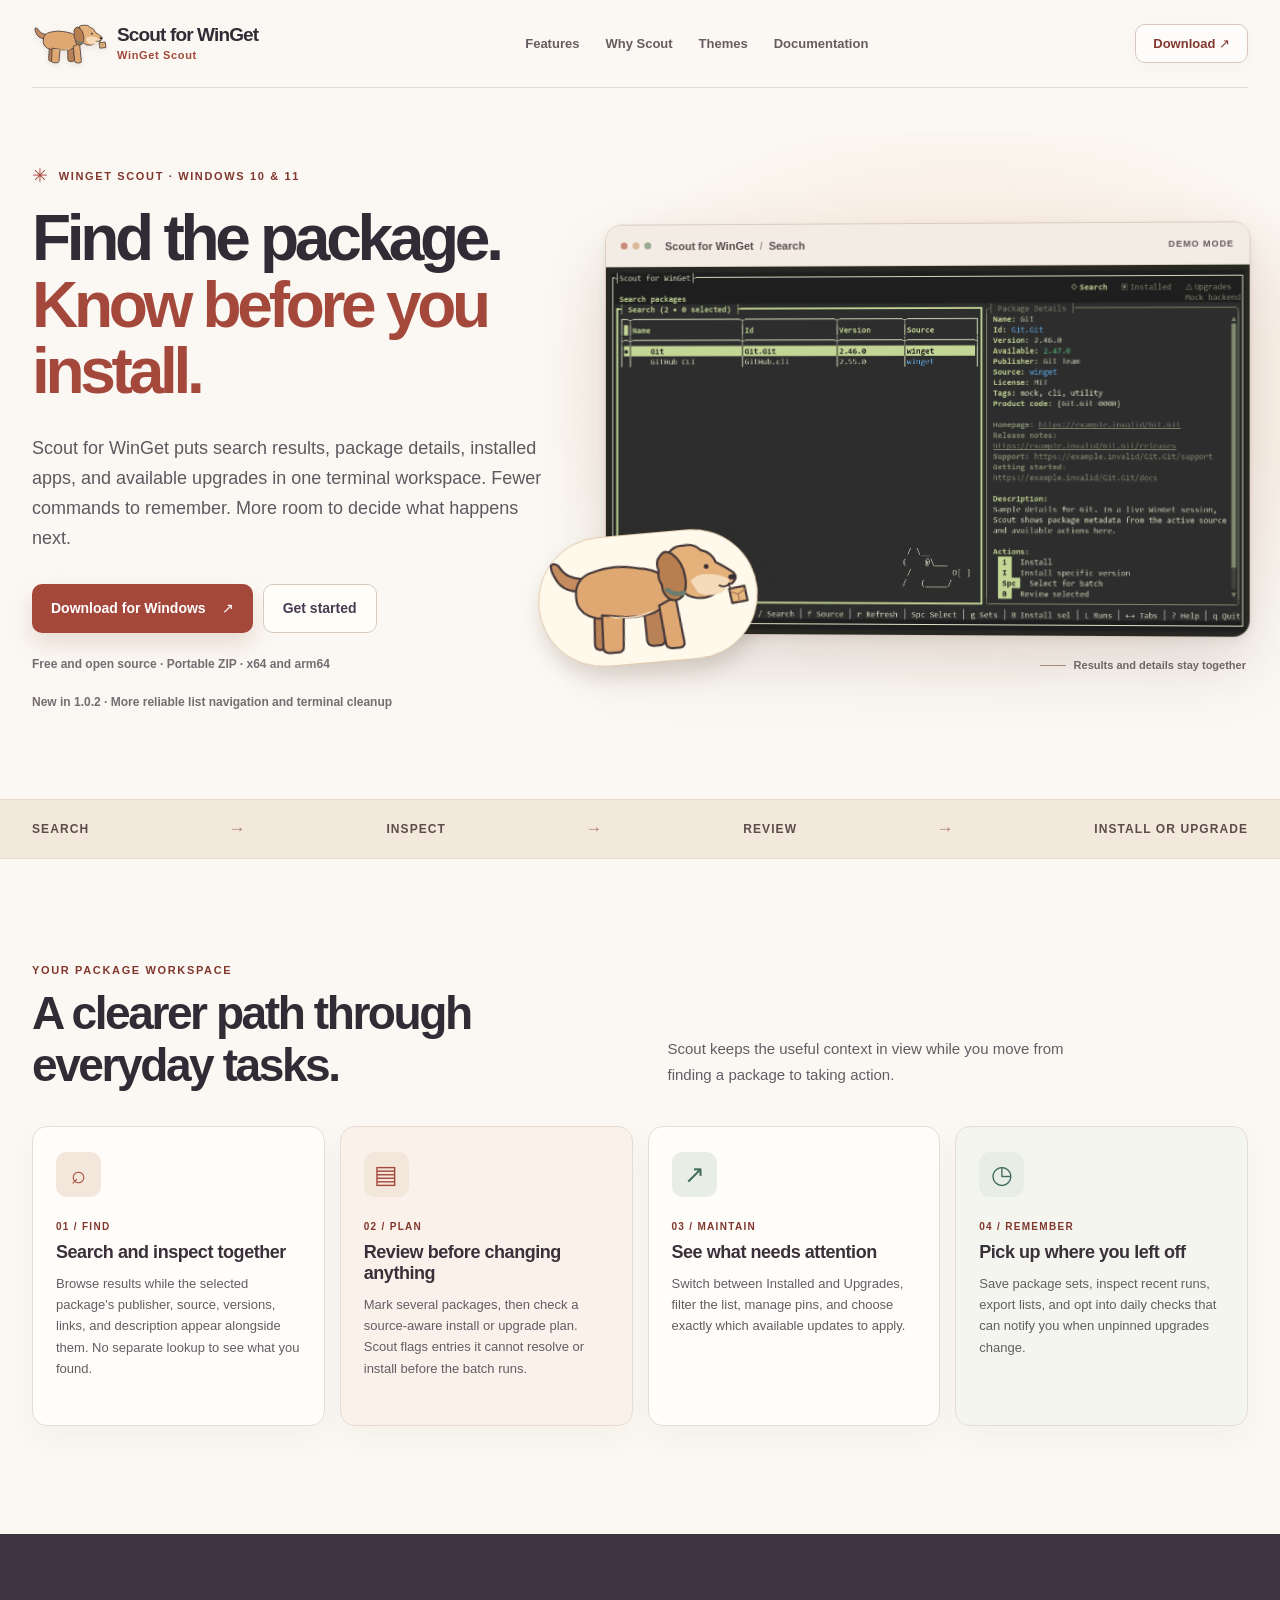
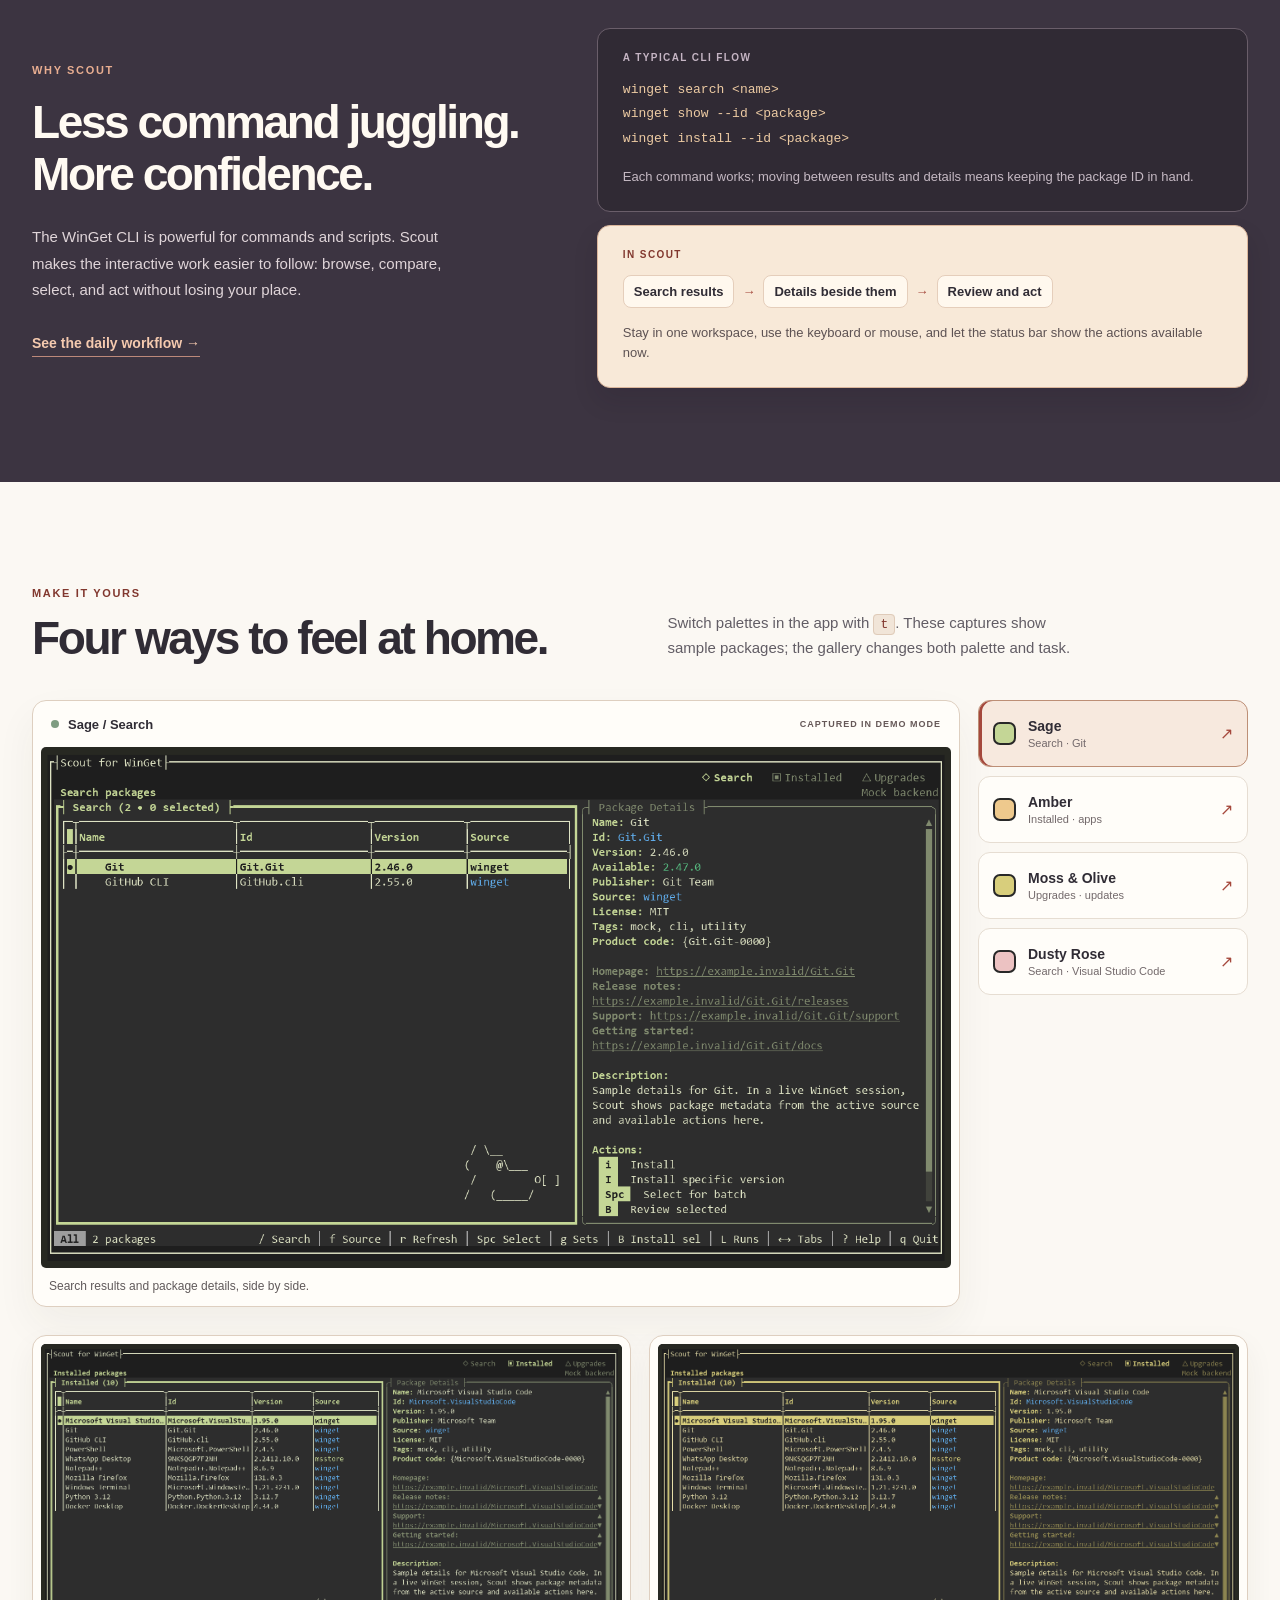
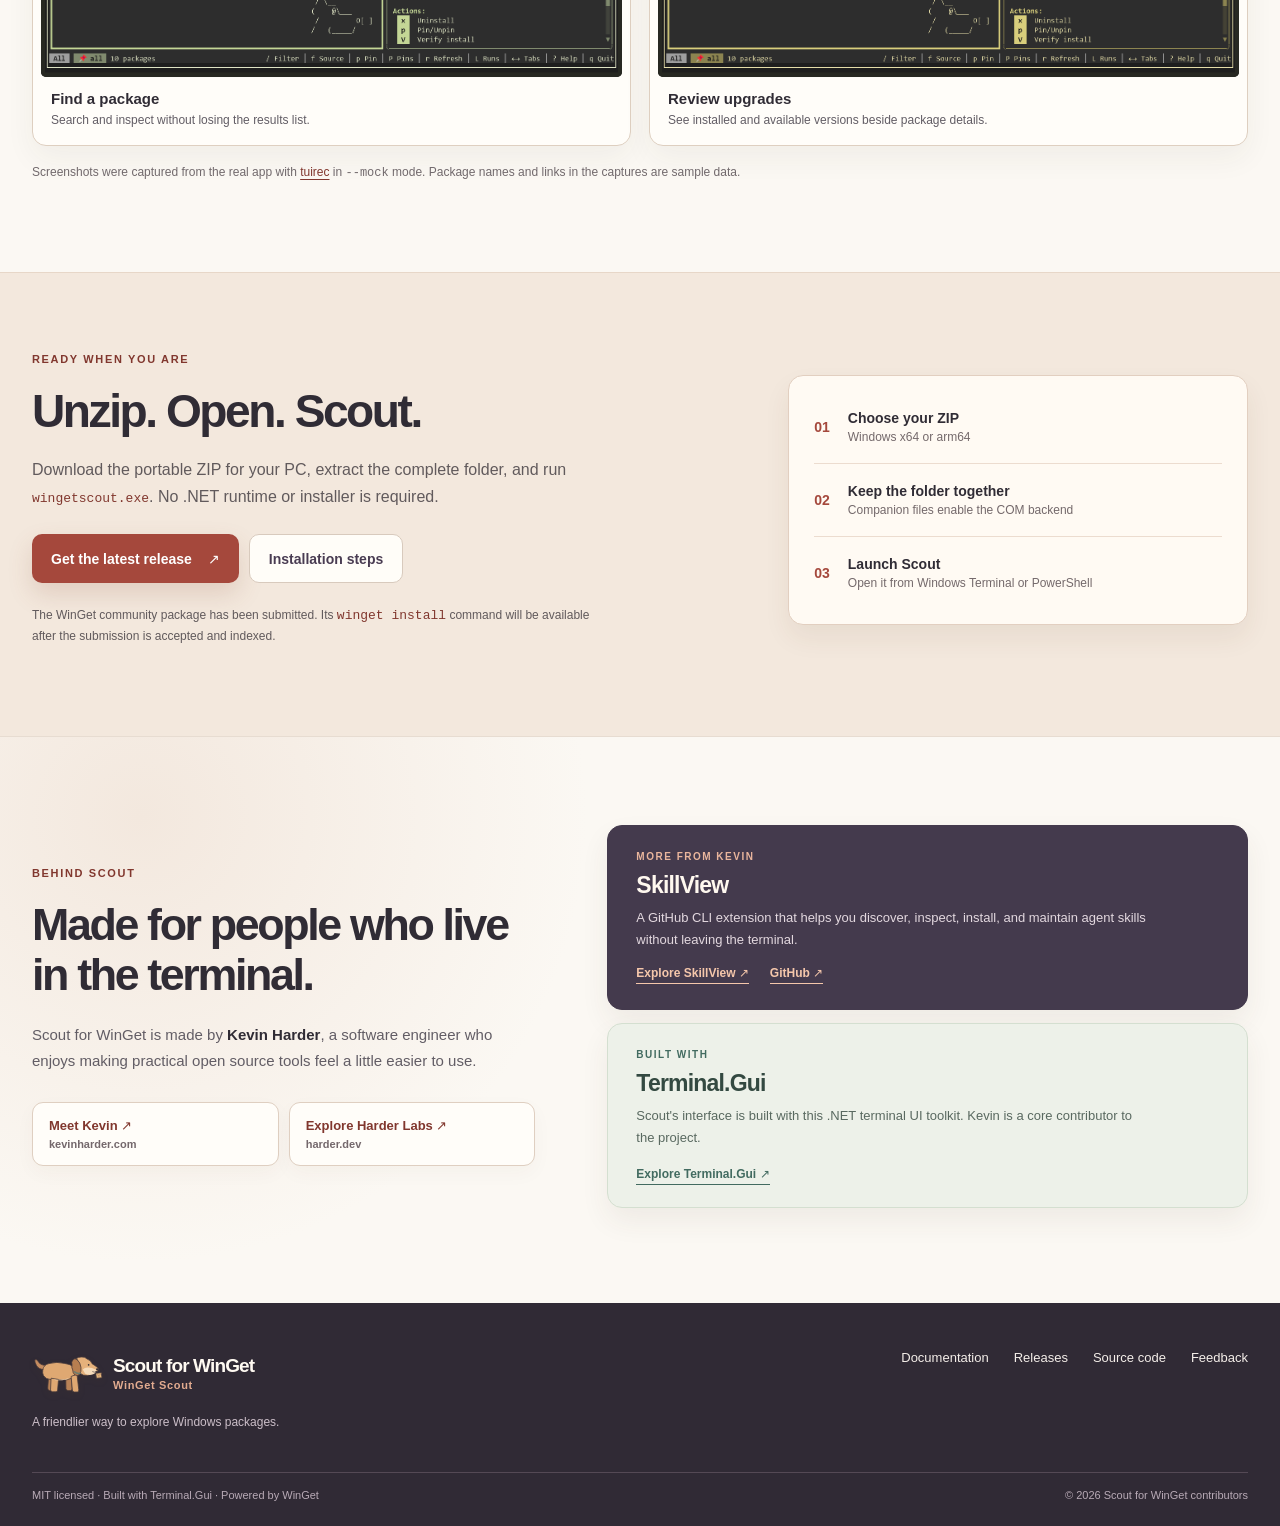
==== site/index.html @ 2f3dfc27 "Prepare 1.0.2 release and refresh website guidance" ====
<!doctype html>
<html lang="en">
<head>
  <meta charset="utf-8">
  <meta name="viewport" content="width=device-width, initial-scale=1">
  <meta name="theme-color" content="#faf7f1">
  <meta name="description" content="Scout for WinGet makes Windows package management easier to explore. Search, inspect details, review install plans, handle upgrades, and keep a record in one terminal workspace.">
  <meta property="og:type" content="website">
  <meta property="og:title" content="Scout for WinGet — Windows packages, easier to explore">
  <meta property="og:description" content="Meet WinGet Scout: a visual, keyboard-friendly workspace for the package tasks you do every day.">
  <meta property="og:image" content="https://wingetscout.com/media/scout-sage-search.png">
  <meta property="og:url" content="https://wingetscout.com/">
  <link rel="canonical" href="https://wingetscout.com/">
  <link rel="icon" href="favicon.svg" type="image/svg+xml">
  <link rel="stylesheet" href="styles.css">
  <script src="app.js" defer></script>
  <title>Scout for WinGet — Windows packages, easier to explore</title>
</head>
<body>
  <a class="skip-link" href="#main">Skip to content</a>
  <header class="site-header wrap">
    <a class="brand" href="./" aria-label="Scout for WinGet home"><img src="media/scout-dog.svg" width="75" height="51" alt="" aria-hidden="true"><span class="brand-copy"><strong>Scout for WinGet</strong><small>WinGet Scout</small></span></a>
    <nav aria-label="Main navigation"><a href="#features">Features</a><a href="#why-scout">Why Scout</a><a href="#themes">Themes</a><a href="docs.html">Documentation</a></nav>
    <a class="header-download" href="https://github.com/harder/wingetscout/releases/latest">Download <span aria-hidden="true">↗</span></a>
  </header>

  <main id="main">
    <section class="hero wrap" aria-labelledby="hero-title">
      <div class="hero-copy">
        <p class="eyebrow"><span class="eyebrow-mark" aria-hidden="true">✳</span> WINGET SCOUT · WINDOWS 10 &amp; 11</p>
        <h1 id="hero-title">Find the package.<br><span>Know before you install.</span></h1>
        <p class="lead">Scout for WinGet puts search results, package details, installed apps, and available upgrades in one terminal workspace. Fewer commands to remember. More room to decide what happens next.</p>
        <div class="hero-actions"><a class="button button-primary" href="https://github.com/harder/wingetscout/releases/latest">Download for Windows <span aria-hidden="true">↗</span></a><a class="button button-secondary" href="docs.html#install">Get started</a></div>
        <p class="hero-note">Free and open source · Portable ZIP · x64 and arm64</p>
        <p class="hero-note"><a href="https://github.com/harder/wingetscout/releases/tag/v1.0.2">New in 1.0.2</a> · More reliable list navigation and terminal cleanup</p>
      </div>
      <div class="hero-stage">
        <div class="hero-window"><div class="window-bar"><span class="window-dots" aria-hidden="true"><i></i><i></i><i></i></span><span>Scout for WinGet <em>/</em> Search</span><span class="window-status">DEMO MODE</span></div><img src="media/scout-sage-search.png" width="1405" height="805" alt="Scout search results beside Git package details in the Sage theme using sample data" fetchpriority="high"></div>
        <div class="mascot-sticker"><img src="media/scout-dog.svg" width="206" height="142" alt="Scout, a floppy-eared puppy carrying a parcel"></div>
        <div class="stage-caption"><span class="caption-line" aria-hidden="true"></span> Results and details stay together</div>
      </div>
    </section>

    <div class="quick-path"><div class="wrap quick-path-inner"><span>Search</span><b aria-hidden="true">→</b><span>Inspect</span><b aria-hidden="true">→</b><span>Review</span><b aria-hidden="true">→</b><span>Install or upgrade</span></div></div>

    <section class="section wrap" id="features" aria-labelledby="features-title">
      <div class="section-heading"><p class="section-kicker">YOUR PACKAGE WORKSPACE</p><h2 id="features-title">A clearer path through everyday tasks.</h2><p>Scout keeps the useful context in view while you move from finding a package to taking action.</p></div>
      <div class="feature-grid">
        <article class="feature-card"><span class="feature-icon" aria-hidden="true">⌕</span><span class="feature-number">01 / FIND</span><h3>Search and inspect together</h3><p>Browse results while the selected package's publisher, source, versions, links, and description appear alongside them. No separate lookup to see what you found.</p></article>
        <article class="feature-card"><span class="feature-icon" aria-hidden="true">▤</span><span class="feature-number">02 / PLAN</span><h3>Review before changing anything</h3><p>Mark several packages, then check a source-aware install or upgrade plan. Scout flags entries it cannot resolve or install before the batch runs.</p></article>
        <article class="feature-card"><span class="feature-icon" aria-hidden="true">↗</span><span class="feature-number">03 / MAINTAIN</span><h3>See what needs attention</h3><p>Switch between Installed and Upgrades, filter the list, manage pins, and choose exactly which available updates to apply.</p></article>
        <article class="feature-card"><span class="feature-icon" aria-hidden="true">◷</span><span class="feature-number">04 / REMEMBER</span><h3>Pick up where you left off</h3><p>Save package sets, inspect recent runs, export lists, and opt into daily checks that can notify you when unpinned upgrades change.</p></article>
      </div>
    </section>

    <section class="comparison-section" id="why-scout" aria-labelledby="why-title"><div class="wrap comparison-layout">
      <div class="comparison-intro"><p class="section-kicker">WHY SCOUT</p><h2 id="why-title">Less command juggling.<br>More confidence.</h2><p>The WinGet CLI is powerful for commands and scripts. Scout makes the interactive work easier to follow: browse, compare, select, and act without losing your place.</p><a class="text-link" href="docs.html#first-run">See the daily workflow <span aria-hidden="true">→</span></a></div>
      <div class="comparison-stack"><div class="cli-card"><span class="card-label">A TYPICAL CLI FLOW</span><code>winget search &lt;name&gt;</code><code>winget show --id &lt;package&gt;</code><code>winget install --id &lt;package&gt;</code><p>Each command works; moving between results and details means keeping the package ID in hand.</p></div><div class="scout-card"><span class="card-label">IN SCOUT</span><div class="flow-row"><span>Search results</span><b aria-hidden="true">→</b><span>Details beside them</span><b aria-hidden="true">→</b><span>Review and act</span></div><p>Stay in one workspace, use the keyboard or mouse, and let the status bar show the actions available now.</p></div></div>
    </div></section>

    <section class="section wrap theme-section" id="themes" aria-labelledby="themes-title">
      <div class="section-heading"><p class="section-kicker">MAKE IT YOURS</p><h2 id="themes-title">Four ways to feel at home.</h2><p>Switch palettes in the app with <kbd>t</kbd>. These captures show sample packages; the gallery changes both palette and task.</p></div>
      <div class="theme-layout" data-theme-picker>
        <div class="theme-display"><div class="theme-display-top"><span class="preview-led" aria-hidden="true"></span><strong data-theme-title>Sage / Search</strong><span>CAPTURED IN DEMO MODE</span></div><img data-theme-image src="media/scout-sage-search.png" width="1405" height="805" loading="lazy" alt="Sage theme showing search results and details for Git"><p data-theme-caption>Search results and package details, side by side.</p></div>
        <div class="theme-controls" aria-label="Choose a theme screenshot">
          <button type="button" class="theme-choice is-active" aria-pressed="true" data-theme-src="media/scout-sage-search.png" data-theme-title="Sage / Search" data-theme-alt="Sage theme showing search results and details for Git" data-theme-caption="Search results and package details, side by side."><span class="swatch swatch-sage" aria-hidden="true"></span><span><strong>Sage</strong><small>Search · Git</small></span><span aria-hidden="true">↗</span></button>
          <button type="button" class="theme-choice" aria-pressed="false" data-theme-src="media/scout-amber-installed.png" data-theme-title="Amber / Installed" data-theme-alt="Amber theme showing the installed package list and Visual Studio Code details" data-theme-caption="Your installed apps in a browsable list."><span class="swatch swatch-amber" aria-hidden="true"></span><span><strong>Amber</strong><small>Installed · apps</small></span><span aria-hidden="true">↗</span></button>
          <button type="button" class="theme-choice" aria-pressed="false" data-theme-src="media/scout-moss-upgrades.png" data-theme-title="Moss &amp; Olive / Upgrades" data-theme-alt="Moss and Olive theme showing four available upgrades and Git package details" data-theme-caption="Available upgrades, with the package context beside them."><span class="swatch swatch-moss" aria-hidden="true"></span><span><strong>Moss &amp; Olive</strong><small>Upgrades · updates</small></span><span aria-hidden="true">↗</span></button>
          <button type="button" class="theme-choice" aria-pressed="false" data-theme-src="media/scout-rose-search.png" data-theme-title="Dusty Rose / Search" data-theme-alt="Dusty Rose theme showing Visual Studio Code search results and details" data-theme-caption="A softer palette for the same keyboard-friendly flow."><span class="swatch swatch-rose" aria-hidden="true"></span><span><strong>Dusty Rose</strong><small>Search · Visual Studio Code</small></span><span aria-hidden="true">↗</span></button>
        </div>
      </div>
      <div class="demo-grid" aria-label="Scout demonstrations">
        <figure class="demo-card"><img src="media/scout-search-demo.gif" width="1405" height="805" loading="lazy" alt="Scout opens Search, finds Git, and moves between results while package details stay visible"><figcaption><strong>Find a package</strong><span>Search and inspect without losing the results list.</span></figcaption></figure>
        <figure class="demo-card"><img src="media/scout-upgrades-demo.gif" width="1405" height="805" loading="lazy" alt="Scout opens Upgrades and moves through available updates with the Source column visible"><figcaption><strong>Review upgrades</strong><span>See installed and available versions beside package details.</span></figcaption></figure>
      </div>
      <p class="capture-note">Screenshots were captured from the real app with <a href="https://github.com/tui-cs/tuirec">tuirec</a> in <code>--mock</code> mode. Package names and links in the captures are sample data.</p>
    </section>

    <section class="install-section" id="install" aria-labelledby="install-title"><div class="wrap install-panel"><div><p class="section-kicker">READY WHEN YOU ARE</p><h2 id="install-title">Unzip. Open. Scout.</h2><p>Download the portable ZIP for your PC, extract the complete folder, and run <code>wingetscout.exe</code>. No .NET runtime or installer is required.</p><div class="hero-actions"><a class="button button-primary" href="https://github.com/harder/wingetscout/releases/latest">Get the latest release <span aria-hidden="true">↗</span></a><a class="button button-secondary" href="docs.html#install">Installation steps</a></div><p class="install-footnote">The <a href="https://github.com/microsoft/winget-pkgs/pull/451328">WinGet community package has been submitted</a>. Its <code>winget install</code> command will be available after the submission is accepted and indexed.</p></div><div class="install-steps"><div><b>01</b><span><strong>Choose your ZIP</strong><small>Windows x64 or arm64</small></span></div><div><b>02</b><span><strong>Keep the folder together</strong><small>Companion files enable the COM backend</small></span></div><div><b>03</b><span><strong>Launch Scout</strong><small>Open it from Windows Terminal or PowerShell</small></span></div></div></div></section>

    <section class="maker-section" id="maker" aria-labelledby="maker-title">
      <div class="wrap maker-layout">
        <div class="maker-intro">
          <p class="section-kicker">BEHIND SCOUT</p>
          <h2 id="maker-title">Made for people who live in the terminal.</h2>
          <p>Scout for WinGet is made by <strong>Kevin Harder</strong>, a software engineer who enjoys making practical open source tools feel a little easier to use.</p>
          <div class="maker-links"><a href="https://kevinharder.com/">Meet Kevin <span aria-hidden="true">↗</span><small>kevinharder.com</small></a><a href="https://harder.dev/">Explore Harder Labs <span aria-hidden="true">↗</span><small>harder.dev</small></a></div>
        </div>
        <div class="maker-projects">
          <article class="maker-project maker-skillview"><span class="maker-label">MORE FROM KEVIN</span><h3>SkillView</h3><p>A GitHub CLI extension that helps you discover, inspect, install, and maintain agent skills without leaving the terminal.</p><div class="maker-project-links"><a href="https://skillview.dev/">Explore SkillView <span aria-hidden="true">↗</span></a><a href="https://github.com/harder/gh-skillview">GitHub <span aria-hidden="true">↗</span></a></div></article>
          <article class="maker-project maker-terminal"><span class="maker-label">BUILT WITH</span><h3>Terminal.Gui</h3><p>Scout's interface is built with this .NET terminal UI toolkit. Kevin is a core contributor to the project.</p><a href="https://github.com/tui-cs/Terminal.Gui">Explore Terminal.Gui <span aria-hidden="true">↗</span></a></article>
        </div>
      </div>
    </section>
  </main>

  <footer class="site-footer"><div class="wrap footer-inner"><div><a class="brand footer-brand" href="./"><img src="media/scout-dog.svg" width="71" height="48" alt="" aria-hidden="true"><span class="brand-copy"><strong>Scout for WinGet</strong><small>WinGet Scout</small></span></a><p>A friendlier way to explore Windows packages.</p></div><div class="footer-links"><a href="docs.html">Documentation</a><a href="https://github.com/harder/wingetscout/releases">Releases</a><a href="https://github.com/harder/wingetscout">Source code</a><a href="https://github.com/harder/wingetscout/issues">Feedback</a></div></div><div class="wrap footer-bottom"><span>MIT licensed · Built with Terminal.Gui · Powered by WinGet</span><span>© 2026 Scout for WinGet contributors</span></div></footer>
</body>
</html>
---- site/styles.css ----
:root{font-family:"Segoe UI Variable","Segoe UI",Arial,sans-serif;color:#302c35;background:#fbf8f3;font-synthesis:none;scroll-behavior:smooth;--ink:#302c35;--muted:#625d65;--paper:#fbf8f3;--surface:#fffdf9;--line:#e6ddd2;--rust:#a5483c;--rust-dark:#81372e;--plum:#493c52;--sage:#426b60}
*{box-sizing:border-box}
body{margin:0;min-width:320px;overflow-x:hidden}
a{color:inherit;text-decoration:none}
button{font:inherit}
img{display:block;max-width:100%}
.wrap{width:min(1220px,calc(100% - 64px));margin-inline:auto}
.skip-link{position:absolute;left:16px;top:-70px;z-index:50;padding:10px 14px;background:var(--plum);color:white}
.skip-link:focus{top:12px}
:focus-visible{outline:3px solid var(--rust);outline-offset:3px}
.site-header{min-height:88px;display:flex;align-items:center;gap:30px;border-bottom:1px solid var(--line);position:relative;z-index:5}
.brand{display:inline-flex;align-items:center;gap:10px;flex:none;color:var(--ink)}
.brand img{width:75px;height:51px;object-fit:contain;filter:drop-shadow(0 3px 3px #5a36221a)}
.brand-copy{display:grid;line-height:1.08;gap:4px}
.brand-copy strong{font-size:19px;letter-spacing:-.045em;font-weight:750}
.brand-copy small{font-size:11px;letter-spacing:.06em;color:var(--rust);font-weight:750}
.site-header nav{display:flex;align-items:center;gap:26px;margin:auto;font-size:13px;font-weight:650;color:#665c61}
.site-header nav a:hover,.site-header nav .nav-active{color:var(--rust-dark)}
.header-download{padding:11px 17px;border:1px solid #d8c7bc;border-radius:10px;background:#fff9;font-size:13px;font-weight:750;color:var(--rust-dark);box-shadow:0 4px 15px #422c2008;white-space:nowrap}
.header-download:hover{background:#fff1e8}
.hero{display:grid;grid-template-columns:.9fr 1.1fr;align-items:center;gap:42px;min-height:654px;padding-top:78px;padding-bottom:90px}
.eyebrow,.section-kicker{margin:0 0 20px;color:var(--rust-dark);font-size:11px;font-weight:850;letter-spacing:.15em}
.eyebrow{display:flex;align-items:center;gap:9px}
.eyebrow-mark{font-size:19px;color:var(--rust);line-height:1}
.hero h1{font-size:clamp(45px,5vw,68px);letter-spacing:-.067em;line-height:1.04;font-weight:740;margin:0 0 28px;color:var(--ink)}
.hero h1 span{color:var(--rust)}
.lead{font-size:18px;line-height:1.68;color:#5c5960;max-width:545px;margin:0 0 30px}
.hero-actions{display:flex;flex-wrap:wrap;gap:10px}
.button{display:inline-flex;align-items:center;justify-content:center;gap:16px;min-height:49px;padding:12px 19px;border-radius:10px;font-size:14px;font-weight:750;transition:transform .18s,background .18s,box-shadow .18s}
.button:hover{transform:translateY(-2px)}
.button-primary{background:var(--rust);color:white;box-shadow:0 11px 24px #8d49322c}
.button-primary:hover{background:var(--rust-dark);box-shadow:0 14px 28px #8d49323a}
.button-secondary{background:#fffdf8;color:var(--plum);border:1px solid #d8cabd}
.button-secondary:hover{background:#f5ece2}
.hero-note{margin:24px 0 0;font-size:12px;color:#746d71;font-weight:600}
.hero-stage{position:relative;min-width:0;padding:20px 0 35px}
.hero-stage:before{content:"";position:absolute;inset:-70px -80px -20px;background:radial-gradient(ellipse at 55% 47%,#f2ddc9 0%,#f9eee3 39%,transparent 71%);z-index:-1}
.hero-window{background:#fffdf8;border:1px solid #dacbbd;border-radius:17px;overflow:hidden;box-shadow:0 30px 65px #58382c28,0 4px 12px #58382c12;transform:perspective(1300px) rotateY(-2deg)}
.window-bar{display:flex;align-items:center;gap:14px;height:42px;padding:0 15px;background:#f3ece5;border-bottom:1px solid #ded1c6;font-size:11px;color:#5a4a4a;font-weight:650}
.window-bar em{font-style:normal;color:#a79894;margin:0 3px}
.window-dots{display:flex;gap:5px}
.window-dots i{width:7px;height:7px;border-radius:50%;background:#c98c77}
.window-dots i:nth-child(2){background:#d9b995}.window-dots i:nth-child(3){background:#98aa91}
.window-status{margin-left:auto;font-size:9px;letter-spacing:.1em;color:#665858}
.hero-window img{width:100%;height:auto}
.mascot-sticker{position:absolute;left:-64px;bottom:8px;width:220px;height:130px;padding:7px;background:#fff9ec;border:1px solid #e0c9aa;border-radius:90px;transform:rotate(-5deg);filter:drop-shadow(0 12px 10px #553b2b2b)}
.mascot-sticker img{width:100%;height:100%;object-fit:contain}
.stage-caption{position:absolute;right:2px;bottom:0;display:flex;align-items:center;gap:8px;font-size:11px;color:#716563;font-weight:700}
.caption-line{width:26px;height:1px;background:#a48975}
.quick-path{background:#f3e8dc;border-top:1px solid #e9d9ca;border-bottom:1px solid #e9d9ca}
.quick-path-inner{display:flex;align-items:center;justify-content:space-between;gap:12px;padding:19px 0;color:#5d4d4a;font-size:12px;letter-spacing:.09em;font-weight:800;text-transform:uppercase}
.quick-path b{font-size:17px;color:#ae806b;font-weight:400}
.section{padding-top:105px;padding-bottom:108px}
.section-heading{display:grid;grid-template-columns:1fr 1fr;column-gap:55px;align-items:end;margin-bottom:35px}
.section-heading .section-kicker{grid-column:1/-1;margin-bottom:11px}
.section-heading h2,.comparison-intro h2,.install-panel h2{margin:0;color:var(--ink);letter-spacing:-.053em;font-size:clamp(33px,3.6vw,49px);line-height:1.13}
.section-heading>p:last-child{max-width:415px;color:var(--muted);font-size:15px;line-height:1.68;margin:0 0 4px}
.feature-grid{display:grid;grid-template-columns:repeat(4,1fr);gap:15px}
.feature-card{min-height:300px;display:flex;flex-direction:column;padding:25px 23px;background:var(--surface);border:1px solid var(--line);border-radius:15px;box-shadow:0 12px 30px #4c37230a}
.feature-card:nth-child(2){background:#faf1eb}
.feature-card:nth-child(4){background:#f4f5ef}
.feature-icon{height:45px;width:45px;display:grid;place-items:center;border-radius:11px;background:#f3e6da;color:var(--rust);font-size:25px;margin-bottom:24px}
.feature-card:nth-child(3) .feature-icon,.feature-card:nth-child(4) .feature-icon{background:#e8eee6;color:var(--sage)}
.feature-number{font-size:10px;font-weight:850;color:var(--rust-dark);letter-spacing:.13em}
.feature-card h3{font-size:18px;letter-spacing:-.025em;margin:10px 0;color:#39303a}
.feature-card p{margin:0;color:#625d63;font-size:13px;line-height:1.64}
.comparison-section{padding:94px 0;background:#3c3441;color:#f8f1e8}
.comparison-layout{display:grid;grid-template-columns:.76fr 1fr;gap:70px;align-items:center}
.comparison-intro .section-kicker{color:#e9ae91}
.comparison-intro h2{color:#fffaf2}
.comparison-intro p:not(.section-kicker){max-width:420px;color:#e0d5d9;line-height:1.76;font-size:15px;margin:24px 0 30px}
.text-link{color:#f5caaf;font-size:14px;font-weight:750;border-bottom:1px solid #bd897a;padding-bottom:5px}
.text-link:hover{color:#fff2e3}
.comparison-stack{display:grid;gap:13px}
.cli-card,.scout-card{padding:23px 25px;border-radius:13px}
.cli-card{border:1px solid #6a5e6a;background:#302a34}
.scout-card{border:1px solid #dbb69b;background:#f8e9d8;color:var(--ink);box-shadow:0 13px 25px #1a131f20}
.card-label{display:block;margin-bottom:15px;font-size:10px;letter-spacing:.14em;font-weight:850;color:#c5b5c4}
.scout-card .card-label{color:var(--rust-dark)}
.cli-card code{display:block;color:#edcba3;font:13px "Cascadia Code",Consolas,monospace;line-height:1.9}
.cli-card p,.scout-card p{font-size:13px;line-height:1.6;margin:15px 0 0}
.cli-card p{color:#c5b9c3}.scout-card p{color:#5d5253}
.flow-row{display:flex;align-items:center;flex-wrap:wrap;gap:8px;font-size:13px;font-weight:760}
.flow-row span{border-radius:8px;padding:8px 10px;background:#fff8ee;border:1px solid #e5cebb}
.flow-row b{color:var(--rust)}
.theme-section{padding-bottom:90px}
.theme-section kbd{font:13px Consolas,monospace;color:var(--rust-dark);background:#f1e5d8;border:1px solid #dfcbb9;border-radius:4px;padding:2px 6px}
.theme-layout{display:grid;grid-template-columns:minmax(0,1fr) 270px;gap:18px}
.theme-display{min-width:0;padding:8px;background:var(--surface);border:1px solid #decfc0;border-radius:14px;box-shadow:0 18px 40px #3b2e230e}
.theme-display-top{display:flex;align-items:center;gap:9px;padding:8px 10px 15px;color:var(--ink);font-size:13px}
.theme-display-top>span:last-child{margin-left:auto;font-size:9px;letter-spacing:.11em;font-weight:800;color:#665858}
.preview-led{width:8px;height:8px;background:#7e9c81;border-radius:50%}
.theme-display img{width:100%;height:auto;border-radius:5px;background:#1e1e1e}
.theme-display p{margin:11px 8px 5px;color:#615a5b;font-size:12px}
.theme-controls{display:grid;gap:9px;align-content:start}
.theme-choice{display:flex;align-items:center;gap:12px;width:100%;padding:17px 14px;text-align:left;cursor:pointer;border:1px solid var(--line);border-radius:12px;background:#fffdf9;color:var(--ink);transition:border-color .16s,background .16s,transform .16s}
.theme-choice:hover{transform:translateX(-3px);border-color:#be9882}
.theme-choice.is-active{background:#f7e9de;border-color:#bd8f76;box-shadow:inset 3px 0 var(--rust)}
.theme-choice>span:nth-child(2){display:grid;gap:3px}
.theme-choice strong{font-size:14px}
.theme-choice small{font-size:11px;color:#73696b}
.theme-choice>span:last-child{margin-left:auto;color:var(--rust)}
.swatch{width:23px;height:23px;border-radius:7px;border:2px solid #282828;flex:none}
.swatch-sage{background:#c4d696}.swatch-amber{background:#eec98d}.swatch-moss{background:#d8ce7c}.swatch-rose{background:#ecc2c2}
.demo-grid{display:grid;grid-template-columns:repeat(2,minmax(0,1fr));gap:18px;margin-top:28px}
.demo-card{min-width:0;margin:0;padding:8px;background:var(--surface);border:1px solid #decfc0;border-radius:14px;box-shadow:0 12px 30px #3b2e230e}
.demo-card img{width:100%;height:auto;border-radius:5px;background:#1e1e1e}
.demo-card figcaption{display:grid;gap:4px;padding:13px 10px 8px}
.demo-card figcaption strong{font-size:15px;color:var(--ink)}
.demo-card figcaption span{font-size:12px;color:var(--muted);line-height:1.5}
.capture-note{font-size:12px;color:#71696c;line-height:1.6;margin:17px 0 0}
.capture-note a{color:var(--rust-dark);text-decoration:underline;text-underline-offset:3px}
.capture-note code{font:12px Consolas,monospace}
.install-section{padding:80px 0 90px;background:#f3e8dd;border-top:1px solid #e7d7c8}
.install-panel{display:grid;grid-template-columns:1fr .67fr;gap:70px;align-items:center}
.install-panel h2{margin-bottom:19px}
.install-panel p:not(.section-kicker){color:#615a5c;line-height:1.7;max-width:560px}
.install-panel code{font:13px Consolas,monospace;color:var(--rust-dark)}
.install-panel .hero-actions{margin-top:24px}
.install-panel .install-footnote{font-size:12px;margin:22px 0 0}
.install-steps{display:grid;gap:0;background:#fffaf3;border:1px solid #e2cfc0;border-radius:15px;padding:15px 25px;box-shadow:0 13px 27px #54351e12}
.install-steps>div{display:flex;gap:18px;align-items:center;padding:19px 0;border-bottom:1px solid #ecdccf}
.install-steps>div:last-child{border:0}
.install-steps b{font-size:14px;color:var(--rust)}
.install-steps span{display:grid;gap:4px}
.install-steps strong{font-size:14px}
.install-steps small{font-size:12px;color:#74696b}
.maker-section{padding:88px 0 95px;background:radial-gradient(circle at 11% 14%,#f3e8de 0,transparent 36%),#fbf8f3;border-top:1px solid #e7dcd1}
.maker-layout{display:grid;grid-template-columns:minmax(0,.88fr) minmax(0,1.12fr);gap:72px;align-items:center}
.maker-intro h2{max-width:490px;margin:0;color:var(--ink);font-size:clamp(33px,3.5vw,48px);line-height:1.13;letter-spacing:-.053em}
.maker-intro>p:not(.section-kicker){max-width:475px;margin:22px 0 0;color:var(--muted);font-size:15px;line-height:1.72}
.maker-intro strong{color:var(--ink)}
.maker-links{display:grid;grid-template-columns:repeat(2,minmax(0,1fr));gap:10px;margin-top:29px}
.maker-links a{display:block;min-width:0;padding:15px 16px;border:1px solid #dfcfc1;border-radius:11px;background:#fffdf9;color:var(--rust-dark);font-size:13px;font-weight:800;box-shadow:0 7px 20px #4c372309}
.maker-links a:hover{border-color:#bd9881;background:#fff7ee}
.maker-links small{display:block;margin-top:5px;color:#74686c;font-size:11px;font-weight:600}
.maker-projects{display:grid;gap:13px}
.maker-project{padding:25px 28px;border-radius:15px;border:1px solid #d8c8bd;box-shadow:0 13px 29px #49342812}
.maker-label{display:block;font-size:10px;font-weight:850;letter-spacing:.15em}
.maker-project h3{margin:10px 0 8px;font-size:23px;letter-spacing:-.035em}
.maker-project p{margin:0 0 16px;max-width:510px;font-size:13px;line-height:1.65}
.maker-project a{font-size:12px;font-weight:800;border-bottom:1px solid currentColor;padding-bottom:3px}
.maker-project a:hover{border-bottom-width:2px}
.maker-project-links{display:flex;gap:21px;flex-wrap:wrap}
.maker-skillview{background:#443a4d;color:#fff8ef;border-color:#443a4d}
.maker-skillview .maker-label{color:#eab69d}
.maker-skillview p{color:#e3d8df}
.maker-skillview a{color:#f5c7ab}
.maker-terminal{background:#edf1e9;border-color:#d4dfd0;color:#334941}
.maker-terminal .maker-label,.maker-terminal a{color:#426b60}
.maker-terminal p{color:#596960}
.site-footer{background:#302a35;color:#f4eee9}
.footer-inner{display:flex;justify-content:space-between;gap:30px;padding-top:47px;padding-bottom:43px}
.footer-brand{color:#fffaf2}
.footer-brand img{width:71px;height:48px}
.footer-brand .brand-copy small{color:#e3ac90}
.footer-inner p{color:#cbbec8;font-size:12px;margin:13px 0 0}
.footer-links{display:flex;flex-wrap:wrap;align-content:start;gap:18px 25px;font-size:13px}
.footer-links a:hover{color:#f0c3aa}
.footer-bottom{display:flex;justify-content:space-between;gap:20px;padding:16px 0 25px;border-top:1px solid #544955;color:#b8aab6;font-size:11px}
.docs-page{background:#fbf8f3}
.docs-hero{padding:72px 0 65px;background:linear-gradient(115deg,#f5e8dc,#fbf8f3);border-bottom:1px solid var(--line)}
.docs-hero h1{margin:0 0 12px;font-size:clamp(38px,5vw,60px);letter-spacing:-.055em}
.docs-hero p:last-child{margin:0;color:#615b60;font-size:17px}
.docs-layout{display:grid;grid-template-columns:220px minmax(0,800px);gap:70px;align-items:start;padding-top:62px;padding-bottom:105px}
.docs-sidebar{position:sticky;top:24px;display:grid;gap:3px}
.docs-sidebar p{font-size:10px;letter-spacing:.16em;color:#776a6d;font-weight:850;margin:0 0 13px}
.docs-sidebar a{border-left:2px solid transparent;padding:10px 13px;color:#6b6266;font-size:13px;font-weight:650}
.docs-sidebar a:hover,.docs-sidebar a.active{color:var(--rust-dark);background:#f3e8dc;border-color:var(--rust)}
.docs-content section{scroll-margin-top:35px;padding-bottom:54px;margin-bottom:48px;border-bottom:1px solid var(--line)}
.docs-content section:last-child{border:0;margin:0;padding:0}
.docs-content .section-kicker{margin-bottom:13px}
.docs-content h2{margin:0 0 17px;font-size:35px;letter-spacing:-.045em}
.docs-content h3{font-size:17px;color:#433a42;margin:26px 0 8px}
.docs-content p,.docs-content li{font-size:15px;line-height:1.76;color:#5d5860}
.docs-content p{margin:13px 0}
.docs-content a{color:var(--rust-dark);text-decoration:underline;text-underline-offset:3px}
.docs-content a:hover{color:#542b29}
.docs-content ol{padding-left:23px}
.docs-content li{padding-left:6px;margin:8px 0}
.docs-content code{background:#f2e9df;border:1px solid #e3d1c3;border-radius:4px;padding:2px 5px;font:13px Consolas,"Cascadia Code",monospace;color:#793f38;word-break:break-word}
.download-grid{display:grid;grid-template-columns:1fr 1fr;gap:12px;margin:23px 0}
.download-grid a{display:flex;flex-direction:column;gap:7px;padding:19px;border:1px solid #e1d2c6;border-radius:9px;background:white;text-decoration:none;box-shadow:0 6px 18px #5539210a}
.download-grid a:hover{border-color:#c28b73;background:#fff7f0}
.download-grid strong{font-size:15px;color:#44353d}
.download-grid span{font-size:12px;color:#6d6063}
.callout{border-left:3px solid var(--rust);background:#f7e9dd;padding:17px 20px;margin:24px 0;color:#5e5054;font-size:14px;line-height:1.65}
.callout strong{color:var(--rust-dark)}
.docs-image{padding:8px;border:1px solid #ded0c4;background:white;border-radius:10px;margin:26px 0;box-shadow:0 13px 32px #563c2716}
.docs-image img{width:100%}
.docs-image span{display:block;color:#6c6264;font-size:11px;padding:8px 6px 3px}
.shortcut-table{border:1px solid #e1d5ca;border-radius:9px;overflow:hidden;margin:24px 0}
.shortcut-table>div{display:flex;align-items:center;gap:7px;min-height:48px;padding:9px 14px;background:white;border-bottom:1px solid #ede3dc}
.shortcut-table>div:nth-child(even){background:#f8f1eb}
.shortcut-table>div:last-child{border:0}
.shortcut-table span{margin-left:auto;width:70%;color:#625d62;font-size:13px}
.docs-content kbd{font:12px Consolas,monospace;color:#704137;background:#f7ebe1;border:1px solid #e4cebe;border-radius:4px;padding:3px 6px;white-space:nowrap}
.faq h3:first-child{margin-top:23px}.faq p{margin-top:0}
@media(max-width:1100px){.hero{gap:20px}.feature-grid{grid-template-columns:repeat(2,1fr)}.feature-card{min-height:235px}.comparison-layout{gap:35px}.site-header nav{gap:14px}}
@media(max-width:780px){.wrap{width:min(100% - 34px,620px)}.site-header{min-height:80px;flex-wrap:wrap;gap:8px 15px;padding-top:10px;padding-bottom:11px}.site-header nav{order:3;width:100%;overflow-x:auto;margin:0;gap:22px;padding:5px 0;white-space:nowrap}.header-download{margin-left:auto}.hero{display:block;padding-top:65px;padding-bottom:58px}.hero h1{font-size:clamp(45px,8vw,64px)}.hero-stage{margin-top:55px}.hero-stage:before{inset:-30px 0 -20px}.mascot-sticker{left:-14px;bottom:0;width:155px;height:92px}.stage-caption{right:0;bottom:-4px}.section{padding-top:75px;padding-bottom:75px}.section-heading{display:block}.section-heading>p:last-child{margin-top:17px}.comparison-layout,.install-panel,.theme-layout,.maker-layout{grid-template-columns:1fr}.comparison-stack{margin-top:12px}.theme-controls{grid-template-columns:repeat(2,1fr)}.demo-grid{grid-template-columns:1fr}.install-panel{gap:30px}.maker-section{padding:72px 0}.maker-layout{gap:33px}.docs-hero{padding:54px 0}.docs-layout{display:block;padding-top:36px}.docs-sidebar{position:static;display:flex;overflow-x:auto;gap:4px;margin-bottom:42px;border-bottom:1px solid var(--line)}.docs-sidebar p{display:none}.docs-sidebar a{white-space:nowrap;border-left:0;border-bottom:2px solid transparent}.footer-inner{display:block}.footer-links{margin-top:32px}.footer-bottom{display:block}.footer-bottom span{display:block;margin:5px 0}}
@media(max-width:500px){.brand-copy strong{font-size:16px}.brand img{width:62px;height:42px}.header-download{padding:9px 11px;font-size:12px}.lead{font-size:16px}.quick-path-inner{overflow-x:auto;white-space:nowrap;font-size:10px}.feature-grid,.theme-controls,.maker-links{grid-template-columns:1fr}.feature-card{min-height:225px}.theme-choice{padding:12px 14px}.mascot-sticker{width:120px;height:74px}.stage-caption{font-size:9px}.theme-display-top>span:last-child{font-size:8px}.download-grid{grid-template-columns:1fr}.shortcut-table span{width:61%}.footer-links{gap:12px 18px}}
@media(prefers-reduced-motion:reduce){:root{scroll-behavior:auto}.button,.theme-choice{transition:none}}
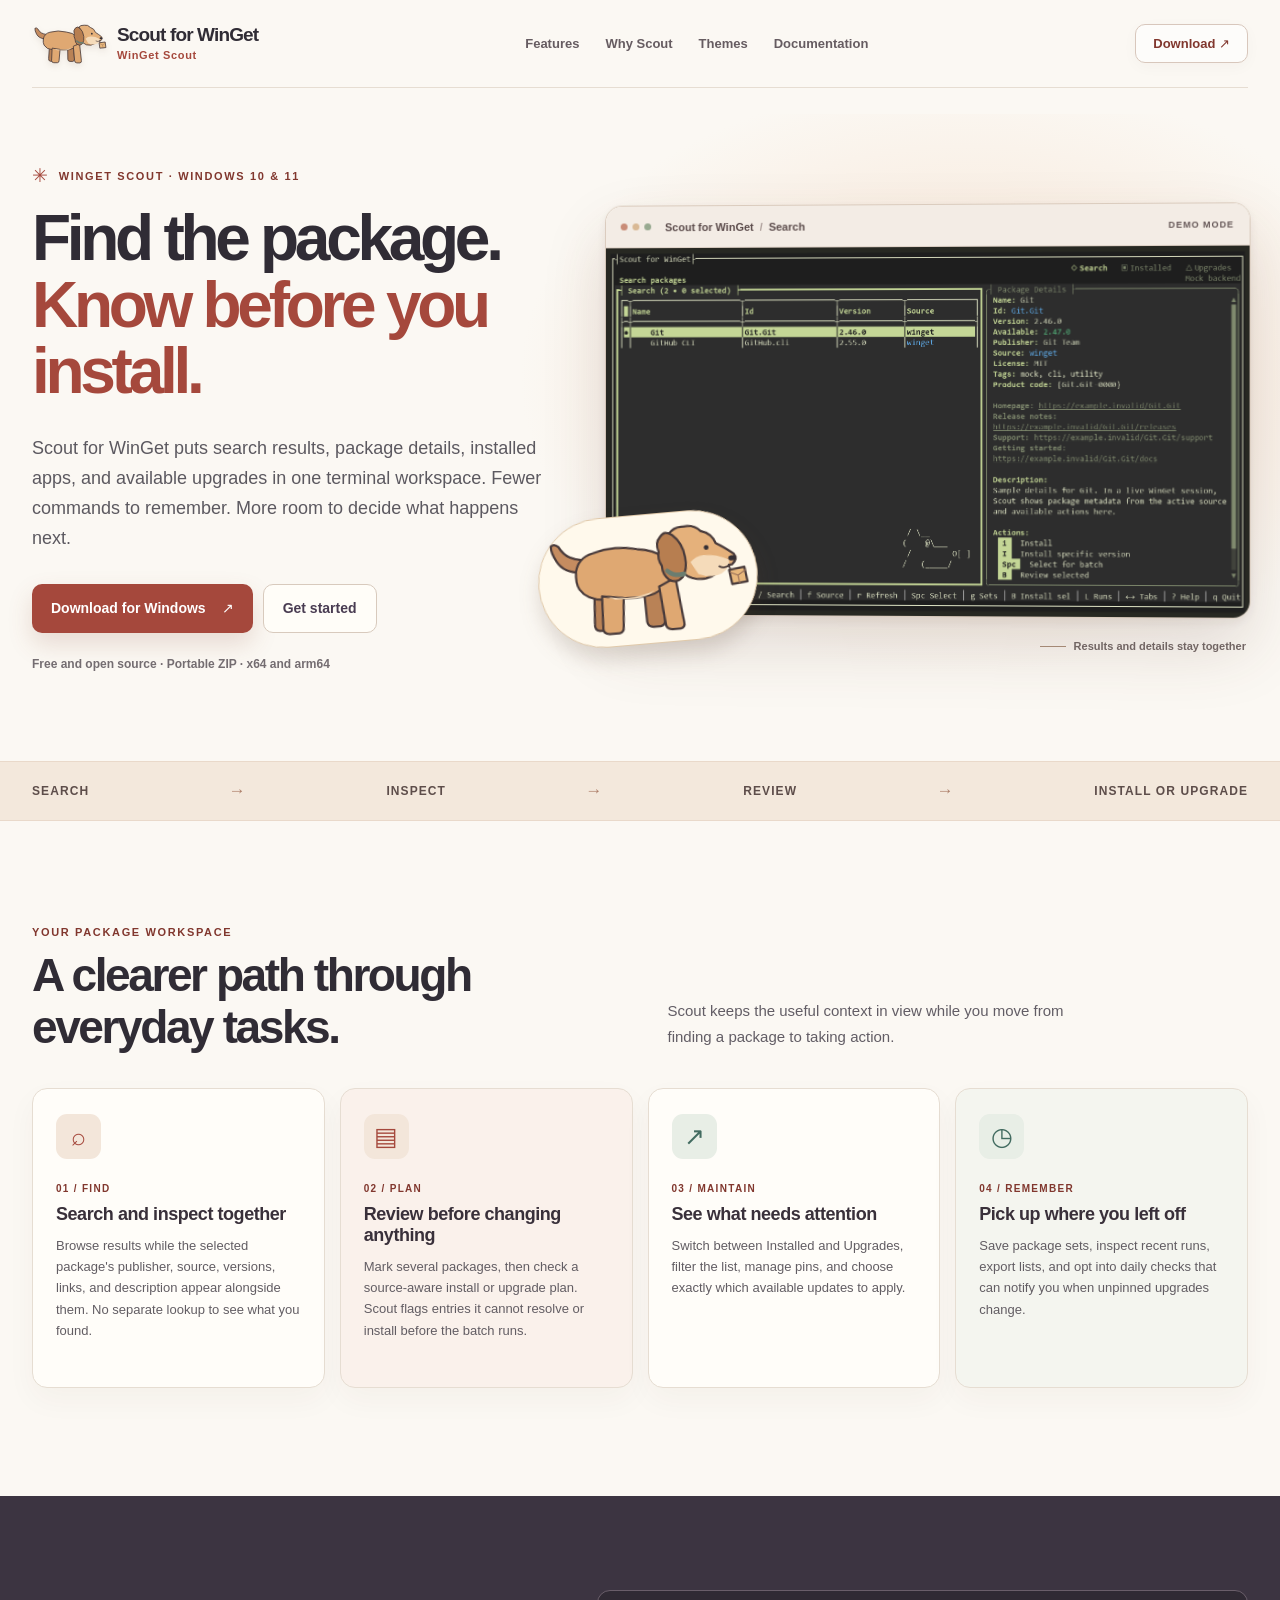
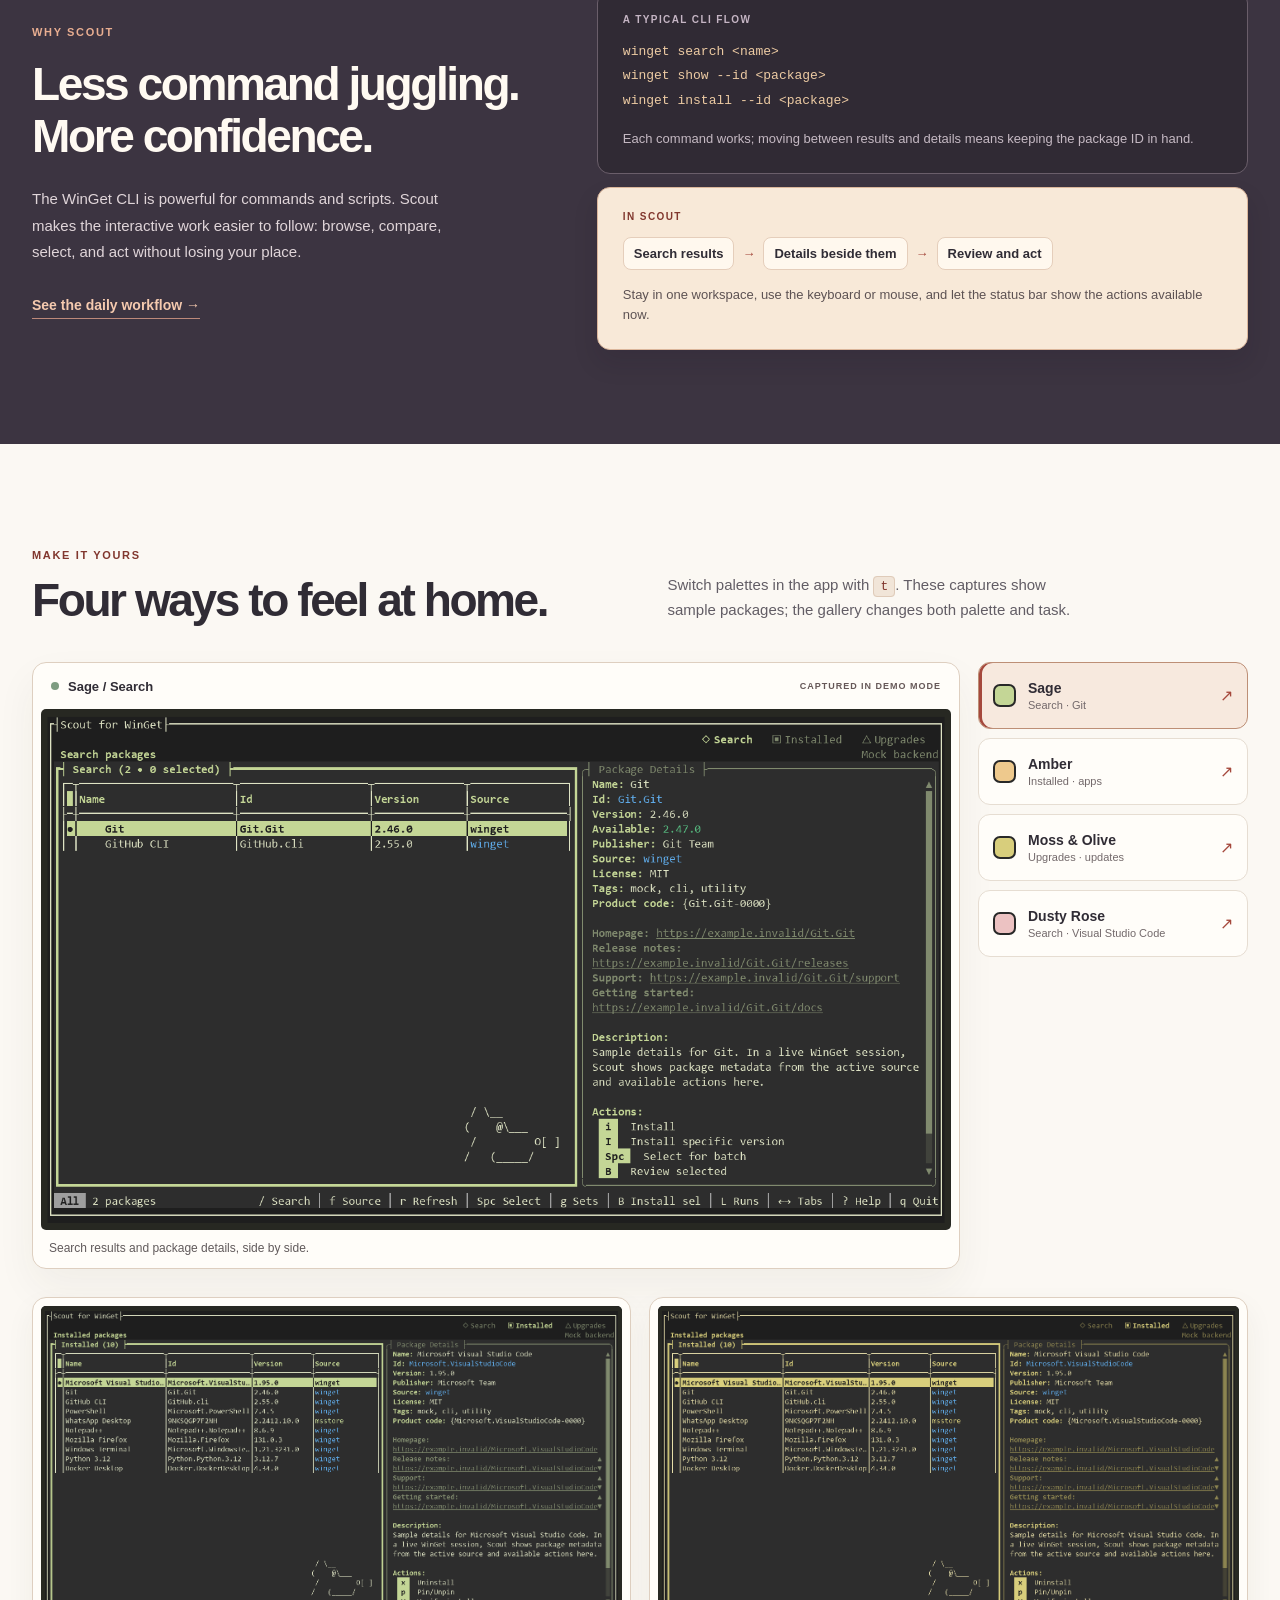
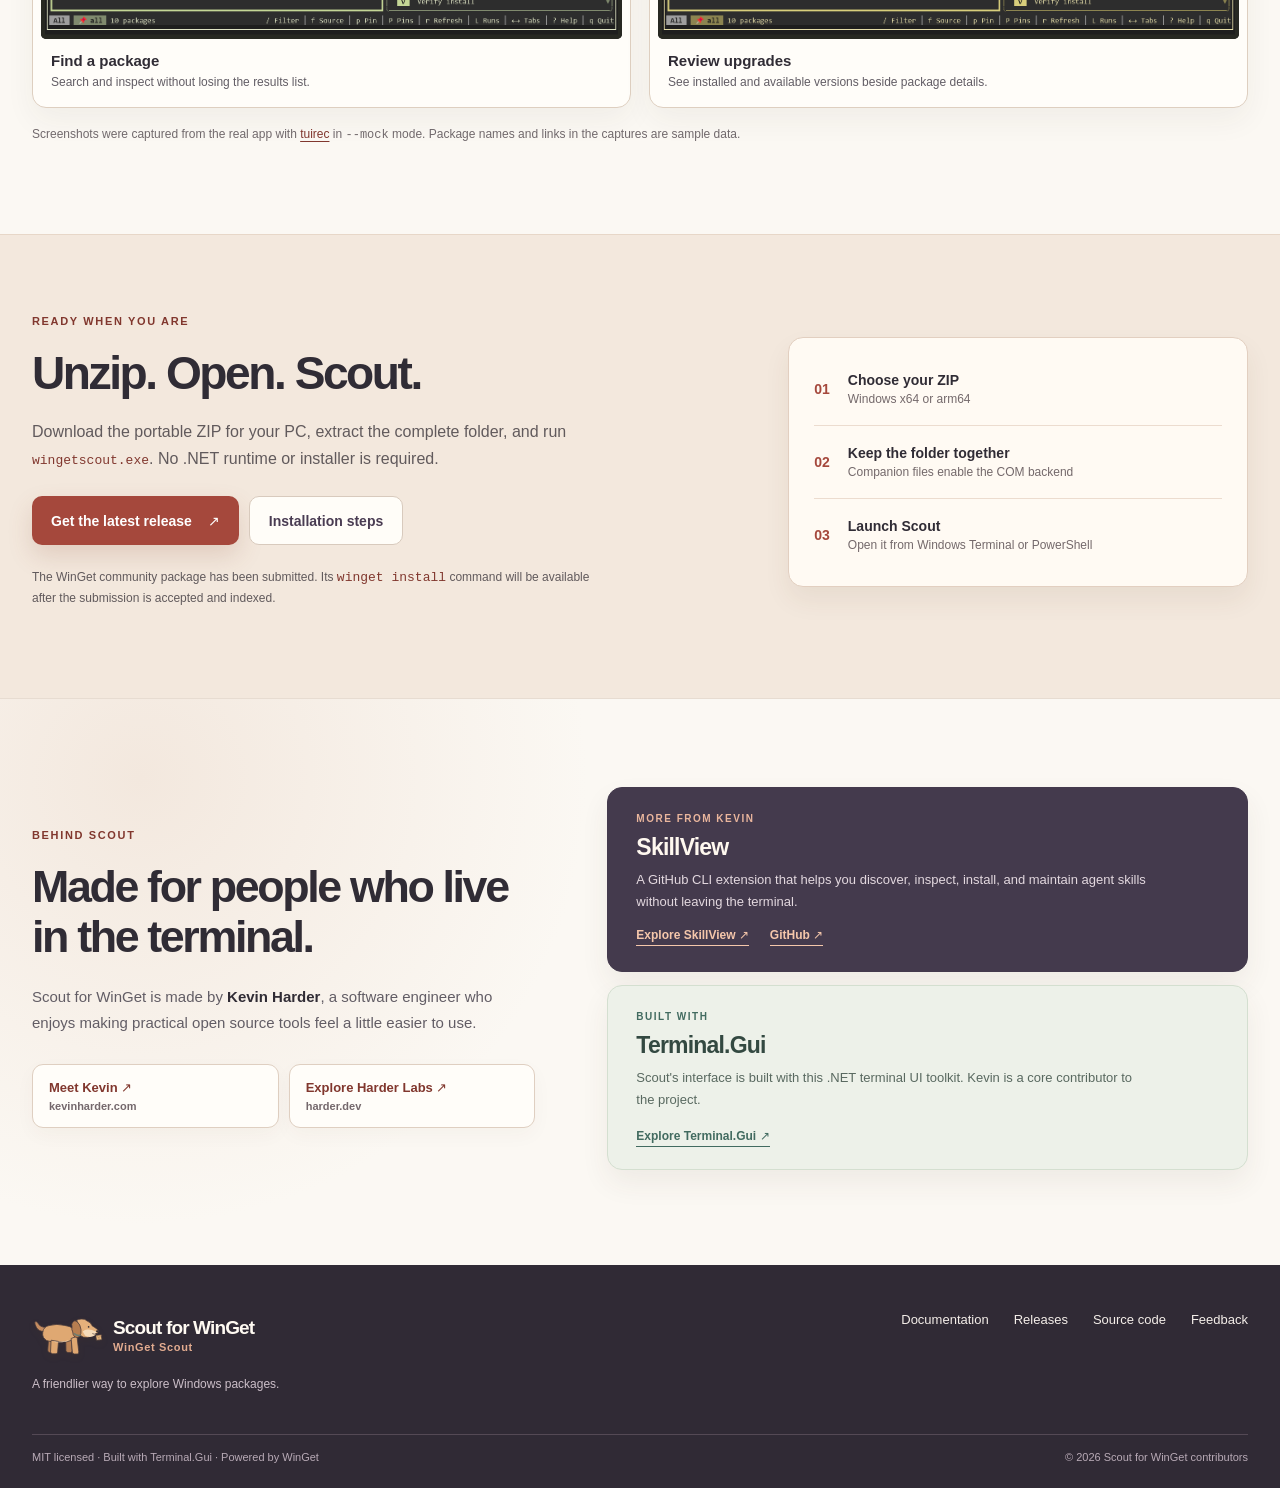
==== commit f5f845c2: "Require release notes and defer website announcement until publication" ====
--- a/site/index.html
+++ b/site/index.html
@@ -32,7 +32,6 @@
         <p class="lead">Scout for WinGet puts search results, package details, installed apps, and available upgrades in one terminal workspace. Fewer commands to remember. More room to decide what happens next.</p>
         <div class="hero-actions"><a class="button button-primary" href="https://github.com/harder/wingetscout/releases/latest">Download for Windows <span aria-hidden="true">↗</span></a><a class="button button-secondary" href="docs.html#install">Get started</a></div>
         <p class="hero-note">Free and open source · Portable ZIP · x64 and arm64</p>
-        <p class="hero-note"><a href="https://github.com/harder/wingetscout/releases/tag/v1.0.2">New in 1.0.2</a> · More reliable list navigation and terminal cleanup</p>
       </div>
       <div class="hero-stage">
         <div class="hero-window"><div class="window-bar"><span class="window-dots" aria-hidden="true"><i></i><i></i><i></i></span><span>Scout for WinGet <em>/</em> Search</span><span class="window-status">DEMO MODE</span></div><img src="media/scout-sage-search.png" width="1405" height="805" alt="Scout search results beside Git package details in the Sage theme using sample data" fetchpriority="high"></div>
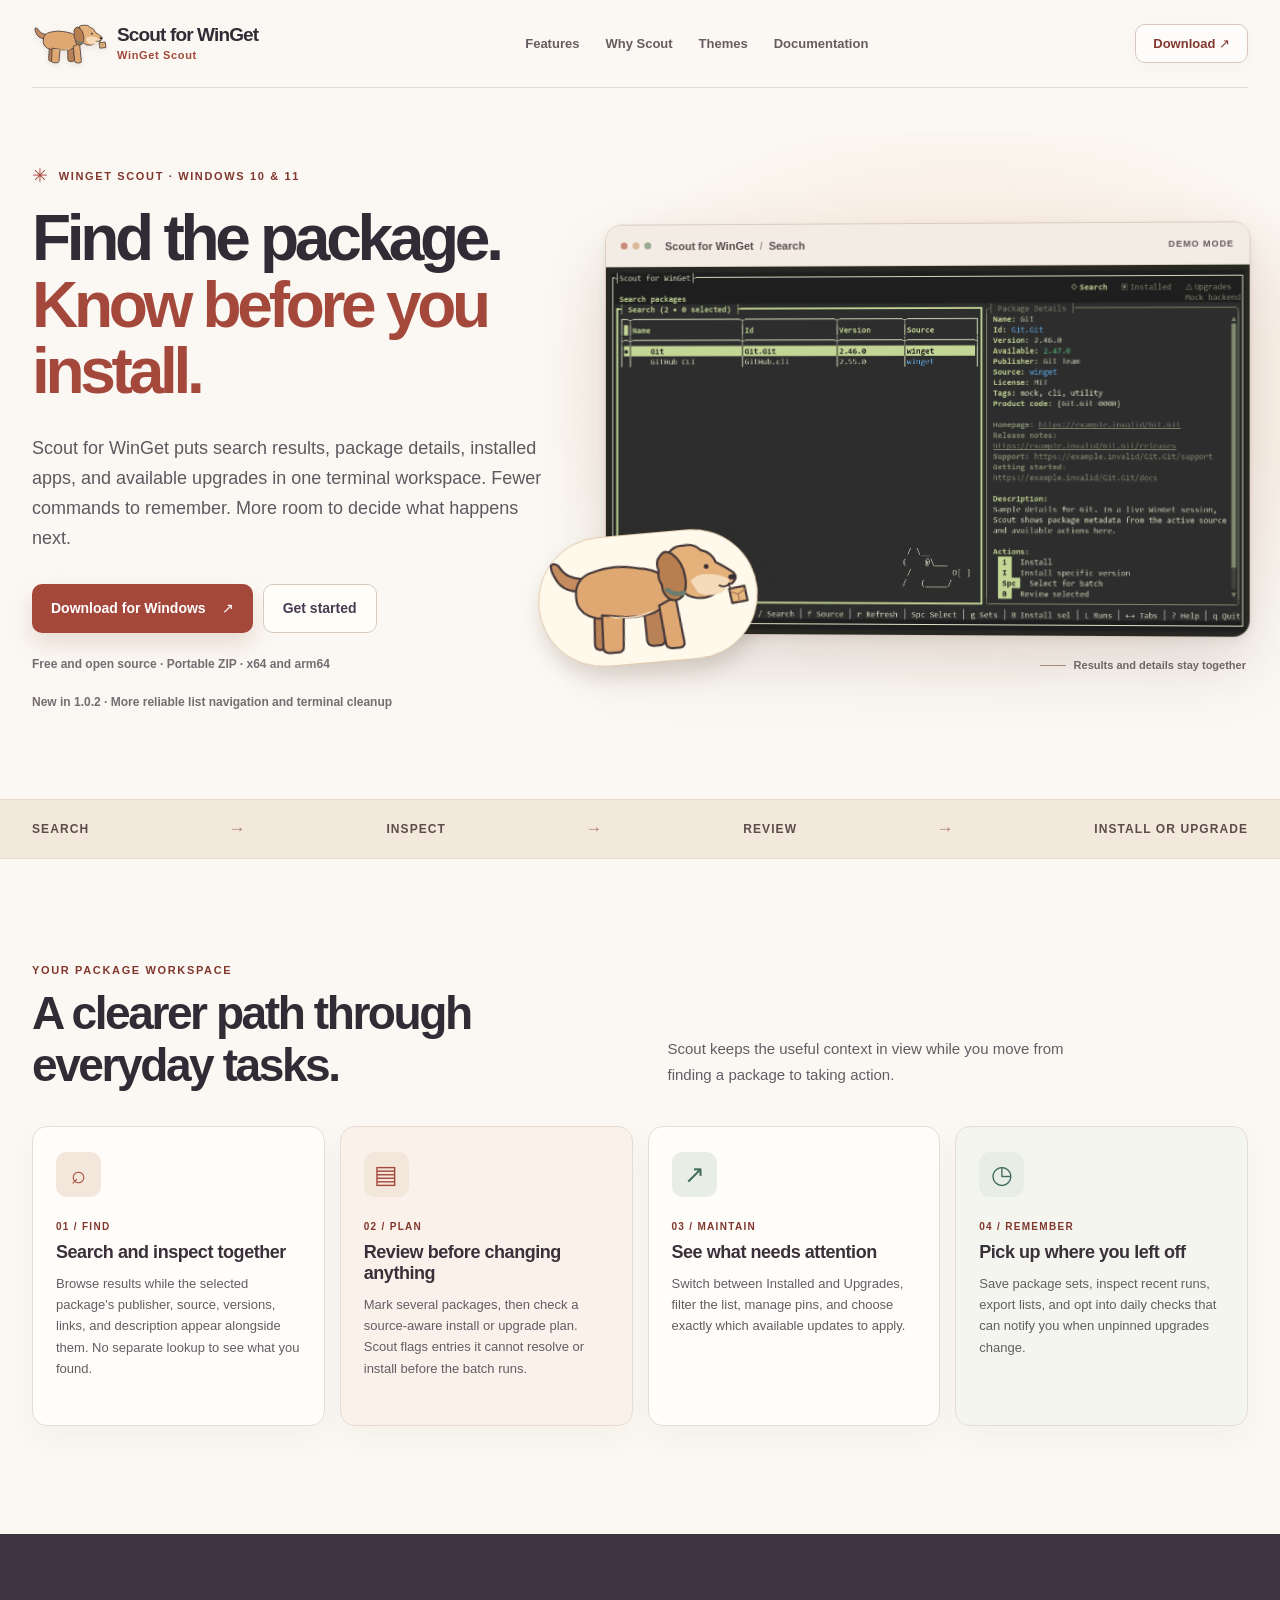
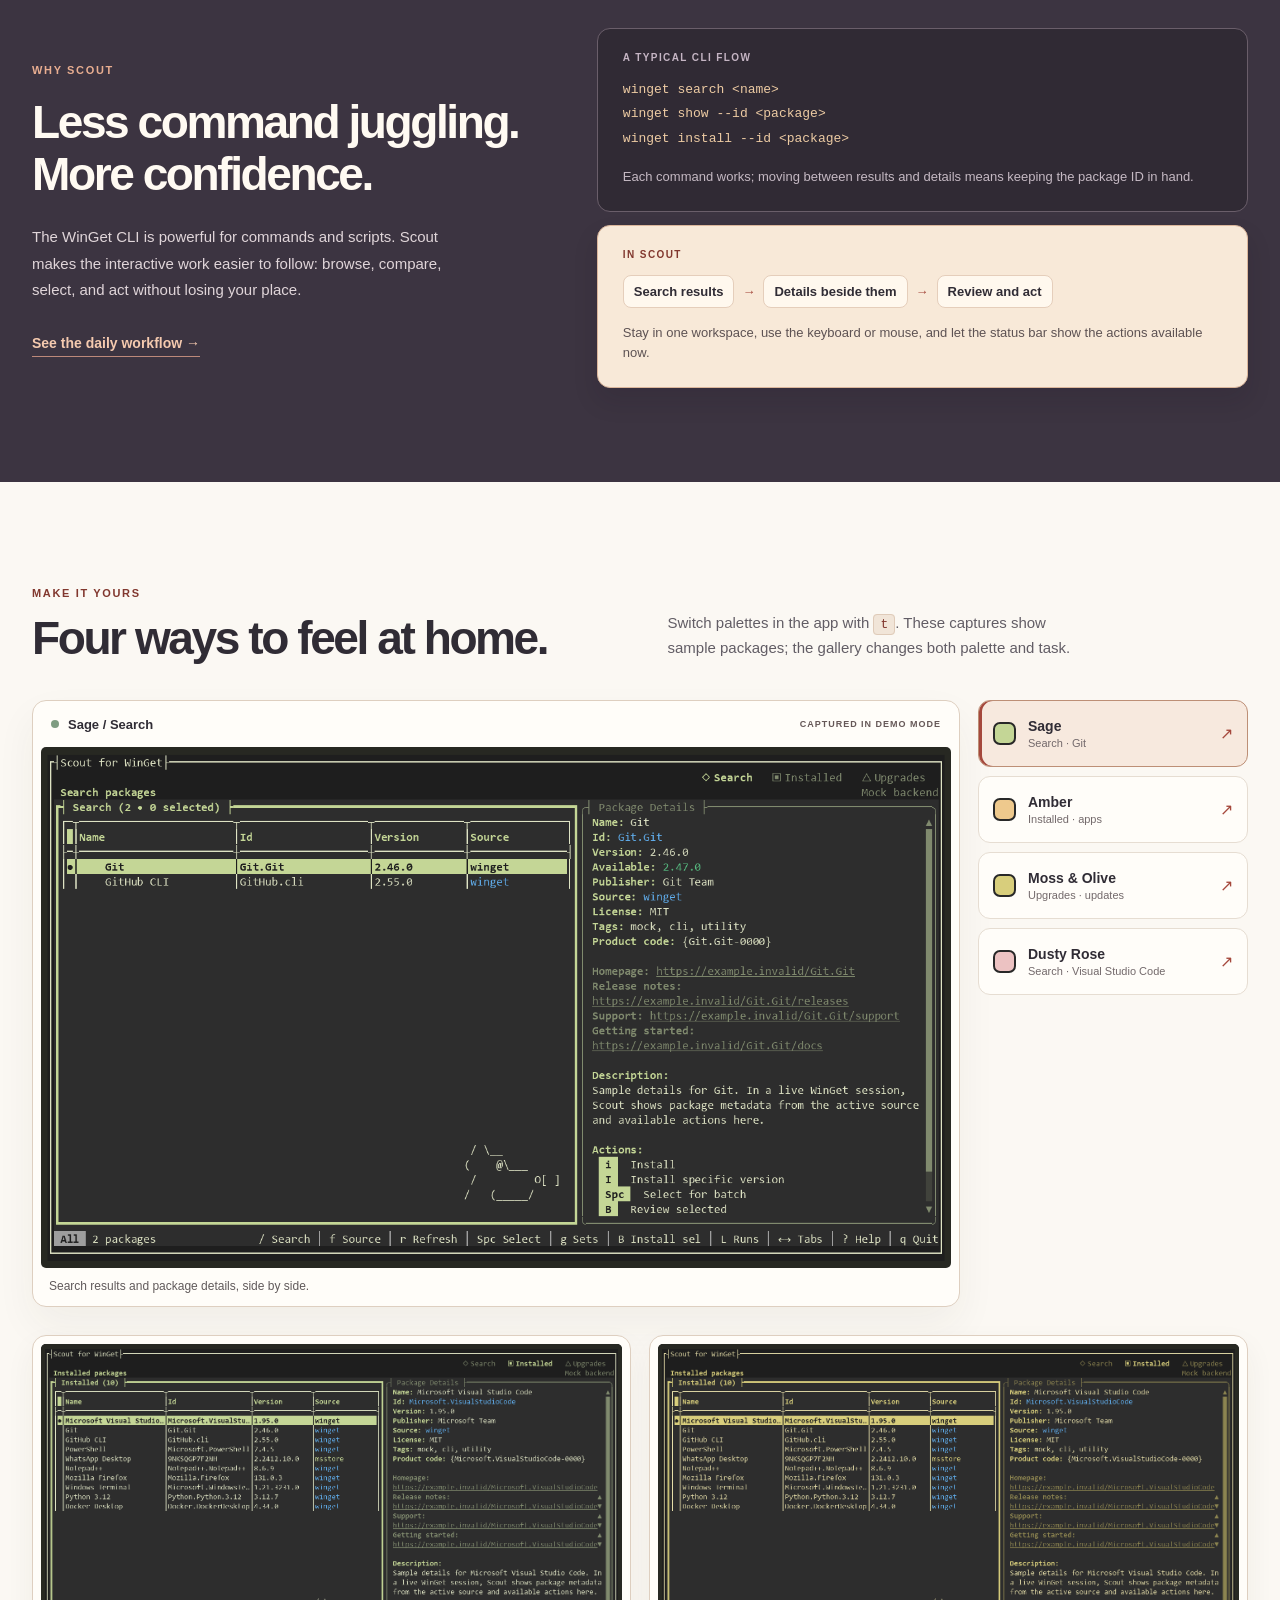
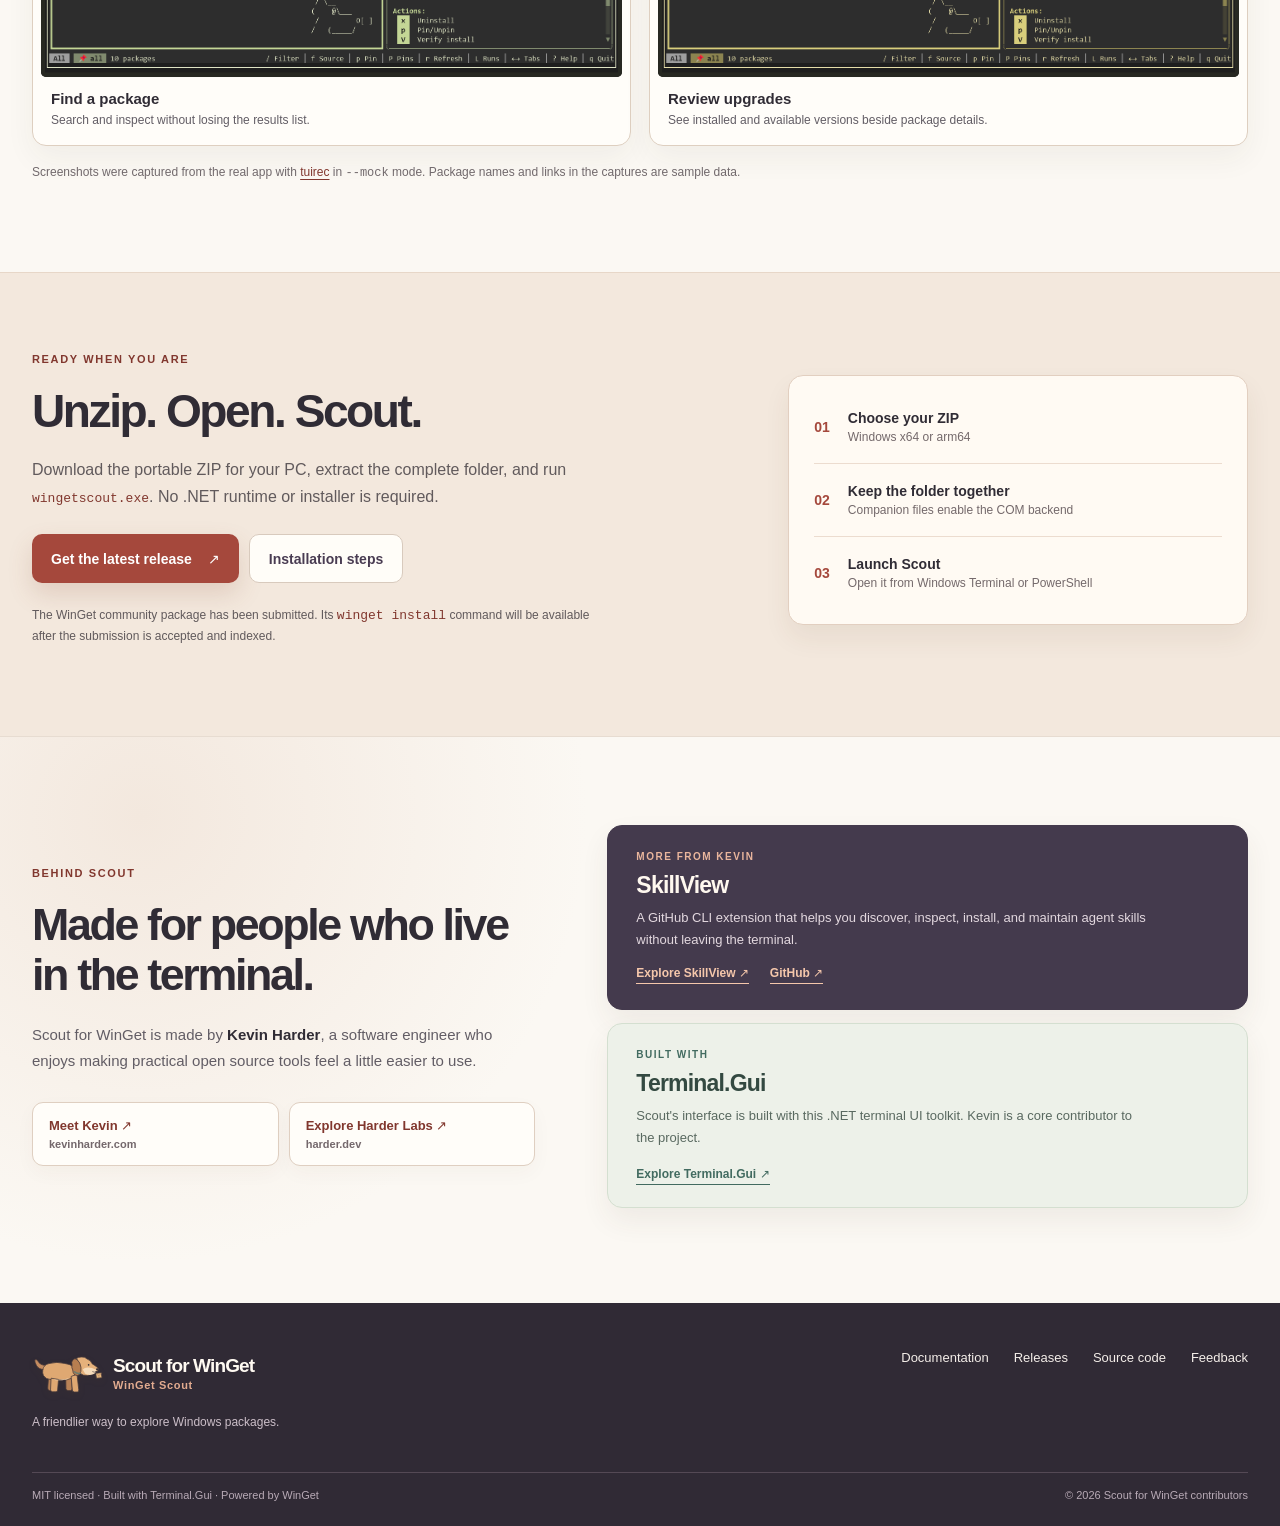
==== commit 22a3dc82: "Announce published 1.0.2 and refresh portable package links" ====
--- a/site/index.html
+++ b/site/index.html
@@ -32,6 +32,7 @@
         <p class="lead">Scout for WinGet puts search results, package details, installed apps, and available upgrades in one terminal workspace. Fewer commands to remember. More room to decide what happens next.</p>
         <div class="hero-actions"><a class="button button-primary" href="https://github.com/harder/wingetscout/releases/latest">Download for Windows <span aria-hidden="true">↗</span></a><a class="button button-secondary" href="docs.html#install">Get started</a></div>
         <p class="hero-note">Free and open source · Portable ZIP · x64 and arm64</p>
+        <p class="hero-note"><a href="https://github.com/harder/wingetscout/releases/tag/v1.0.2">New in 1.0.2</a> · More reliable list navigation and terminal cleanup</p>
       </div>
       <div class="hero-stage">
         <div class="hero-window"><div class="window-bar"><span class="window-dots" aria-hidden="true"><i></i><i></i><i></i></span><span>Scout for WinGet <em>/</em> Search</span><span class="window-status">DEMO MODE</span></div><img src="media/scout-sage-search.png" width="1405" height="805" alt="Scout search results beside Git package details in the Sage theme using sample data" fetchpriority="high"></div>
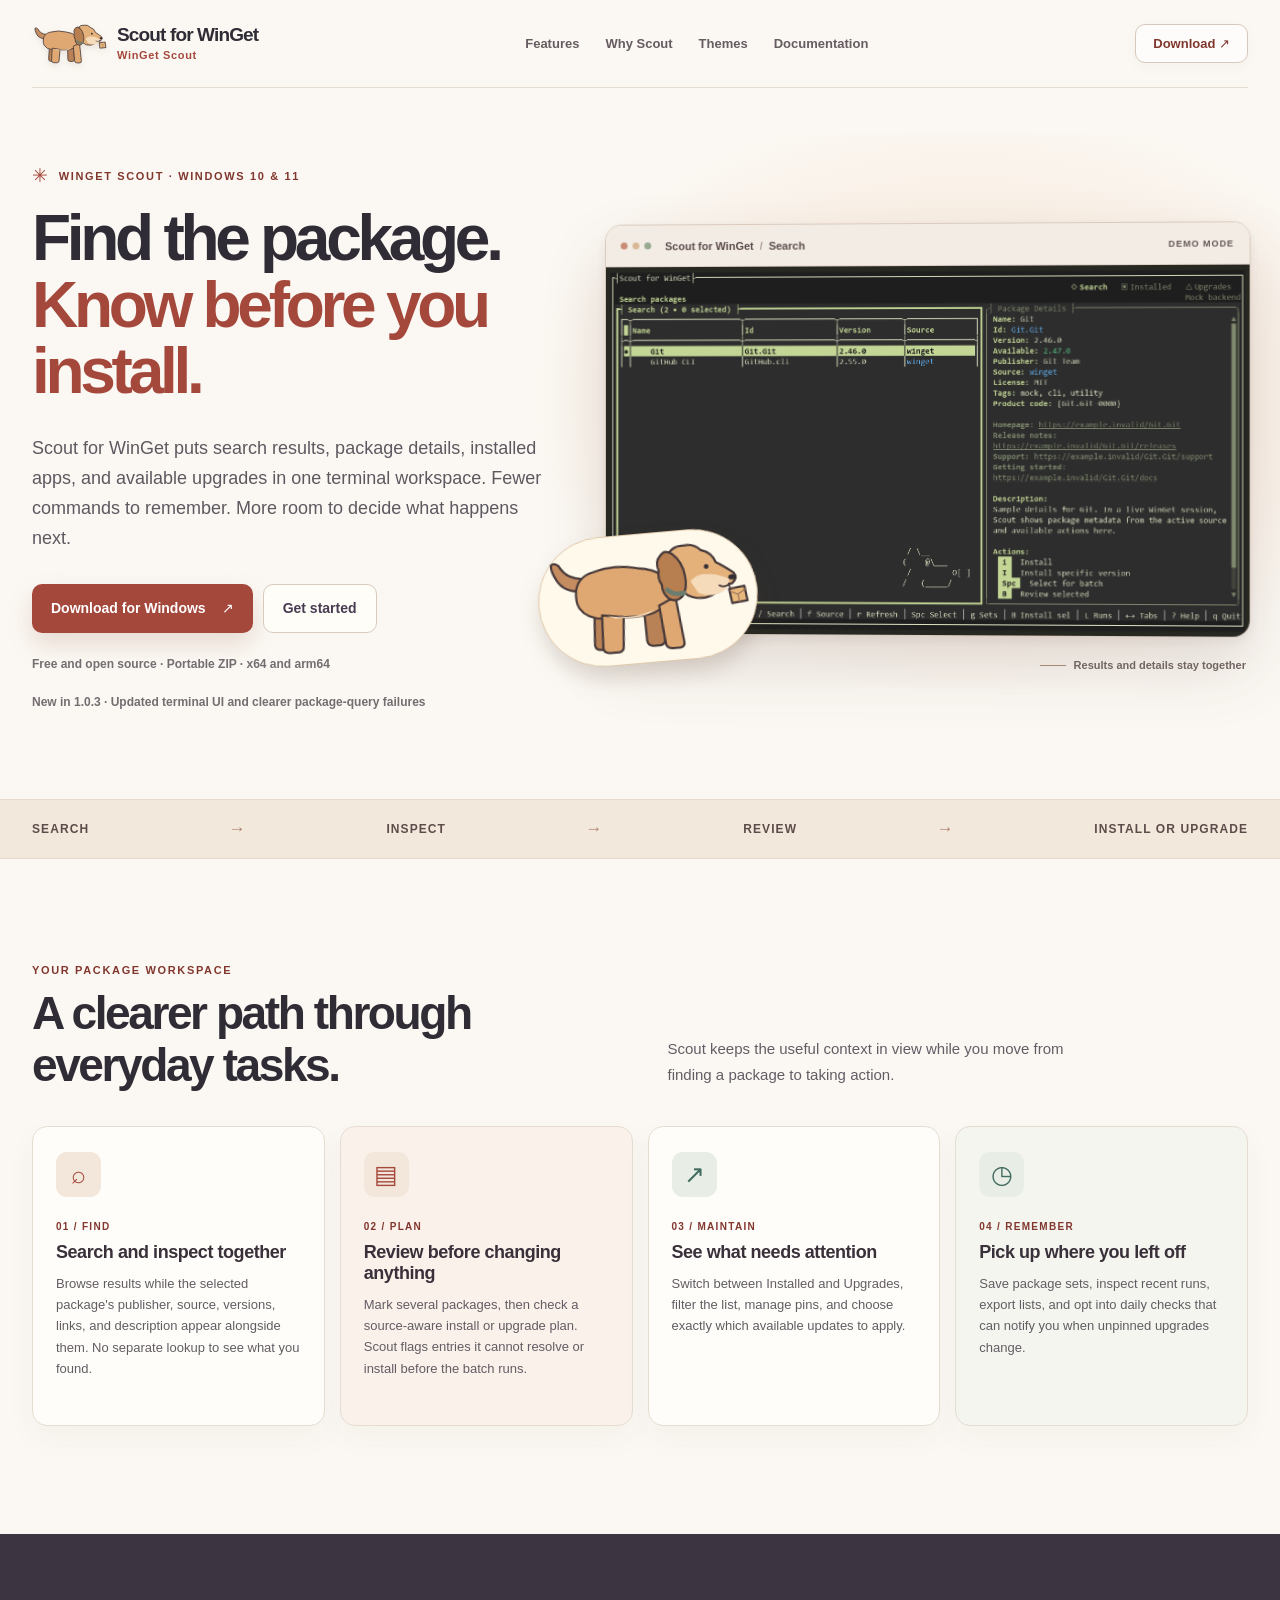
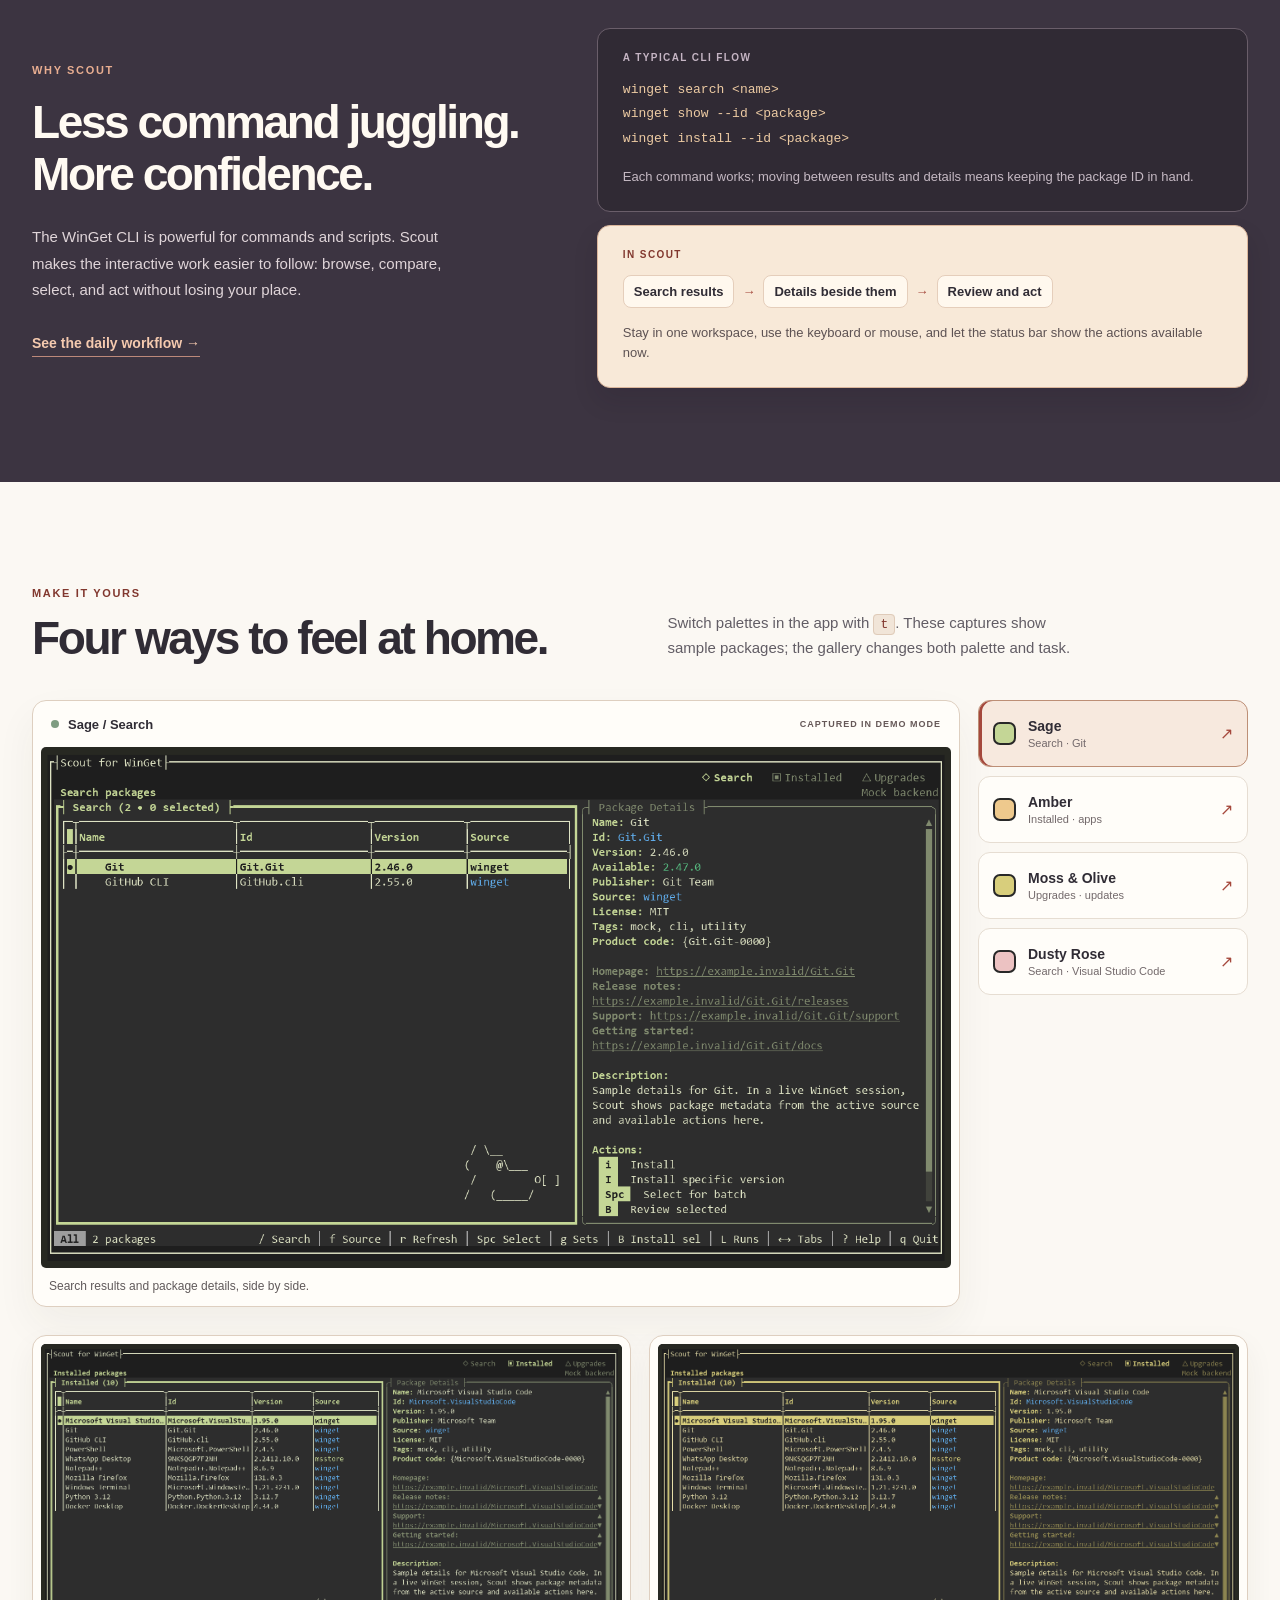
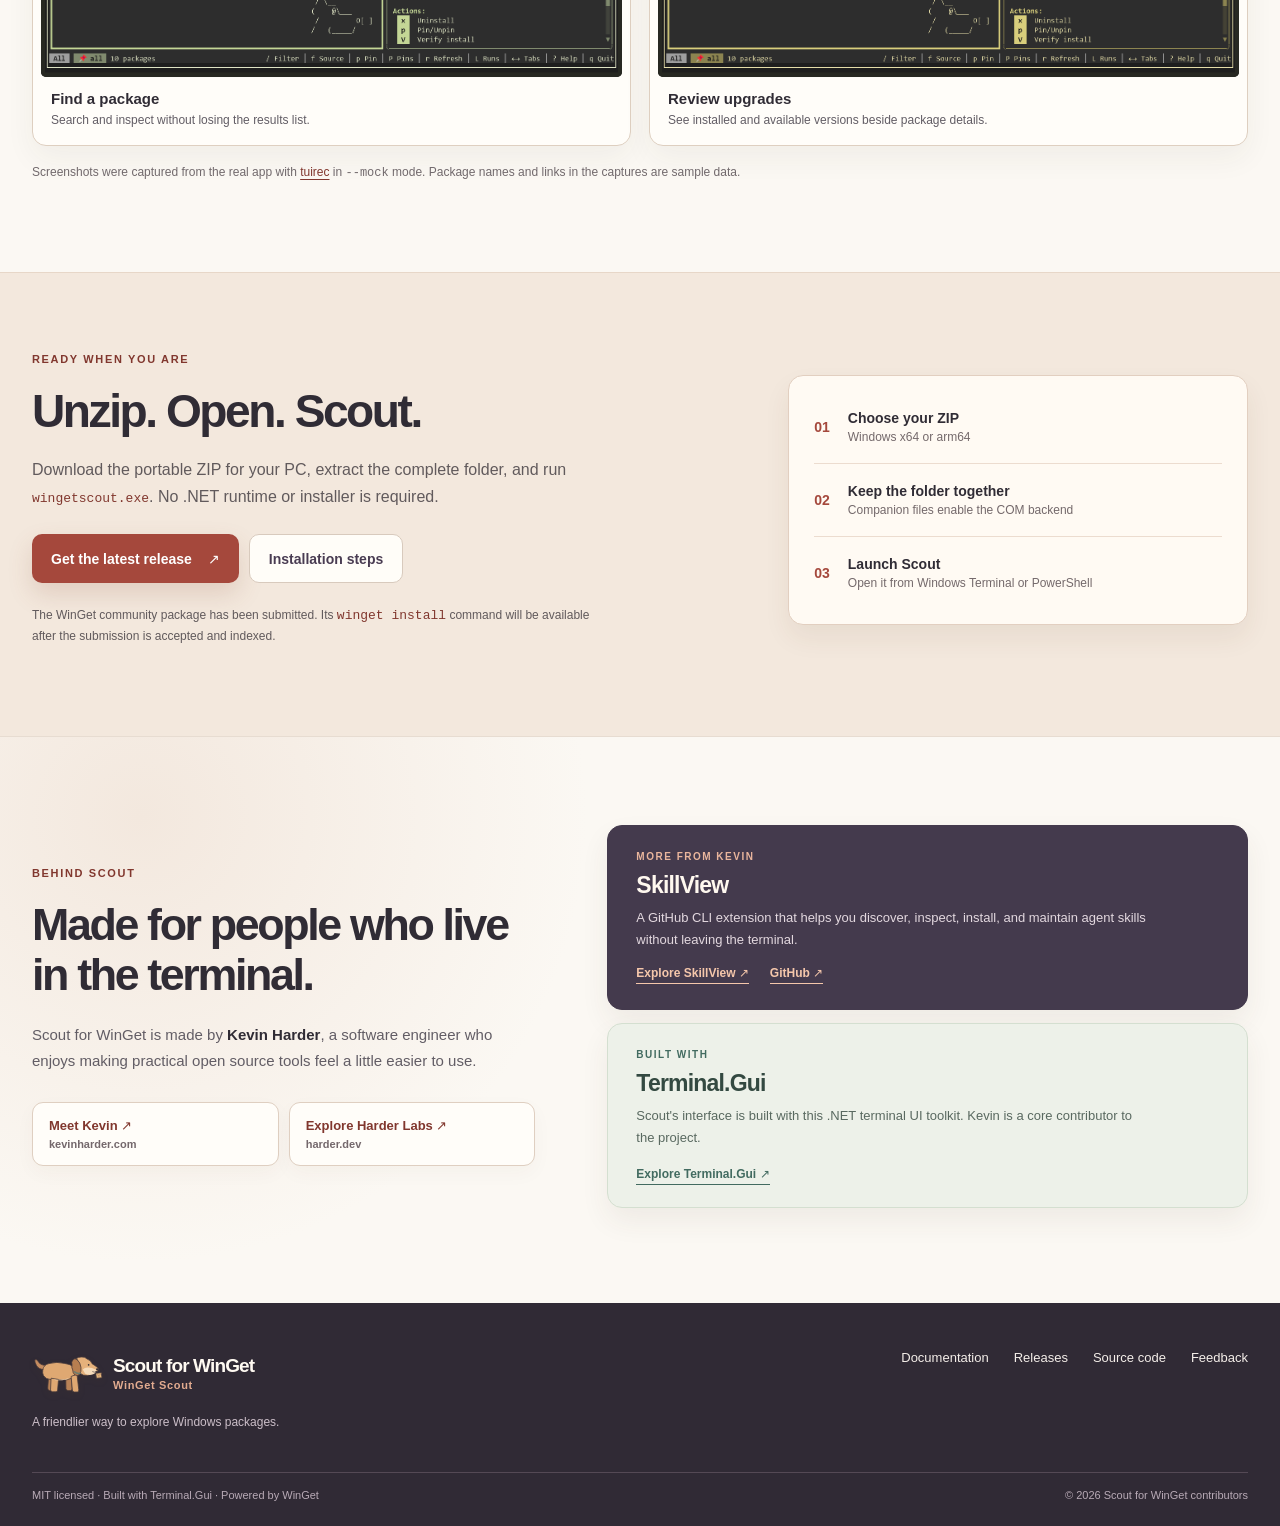
==== commit d65cc9c7: "Announce v1.0.3 and refresh verified download links" ====
--- a/site/index.html
+++ b/site/index.html
@@ -32,7 +32,7 @@
         <p class="lead">Scout for WinGet puts search results, package details, installed apps, and available upgrades in one terminal workspace. Fewer commands to remember. More room to decide what happens next.</p>
         <div class="hero-actions"><a class="button button-primary" href="https://github.com/harder/wingetscout/releases/latest">Download for Windows <span aria-hidden="true">↗</span></a><a class="button button-secondary" href="docs.html#install">Get started</a></div>
         <p class="hero-note">Free and open source · Portable ZIP · x64 and arm64</p>
-        <p class="hero-note"><a href="https://github.com/harder/wingetscout/releases/tag/v1.0.2">New in 1.0.2</a> · More reliable list navigation and terminal cleanup</p>
+        <p class="hero-note"><a href="https://github.com/harder/wingetscout/releases/tag/v1.0.3">New in 1.0.3</a> · Updated terminal UI and clearer package-query failures</p>
       </div>
       <div class="hero-stage">
         <div class="hero-window"><div class="window-bar"><span class="window-dots" aria-hidden="true"><i></i><i></i><i></i></span><span>Scout for WinGet <em>/</em> Search</span><span class="window-status">DEMO MODE</span></div><img src="media/scout-sage-search.png" width="1405" height="805" alt="Scout search results beside Git package details in the Sage theme using sample data" fetchpriority="high"></div>
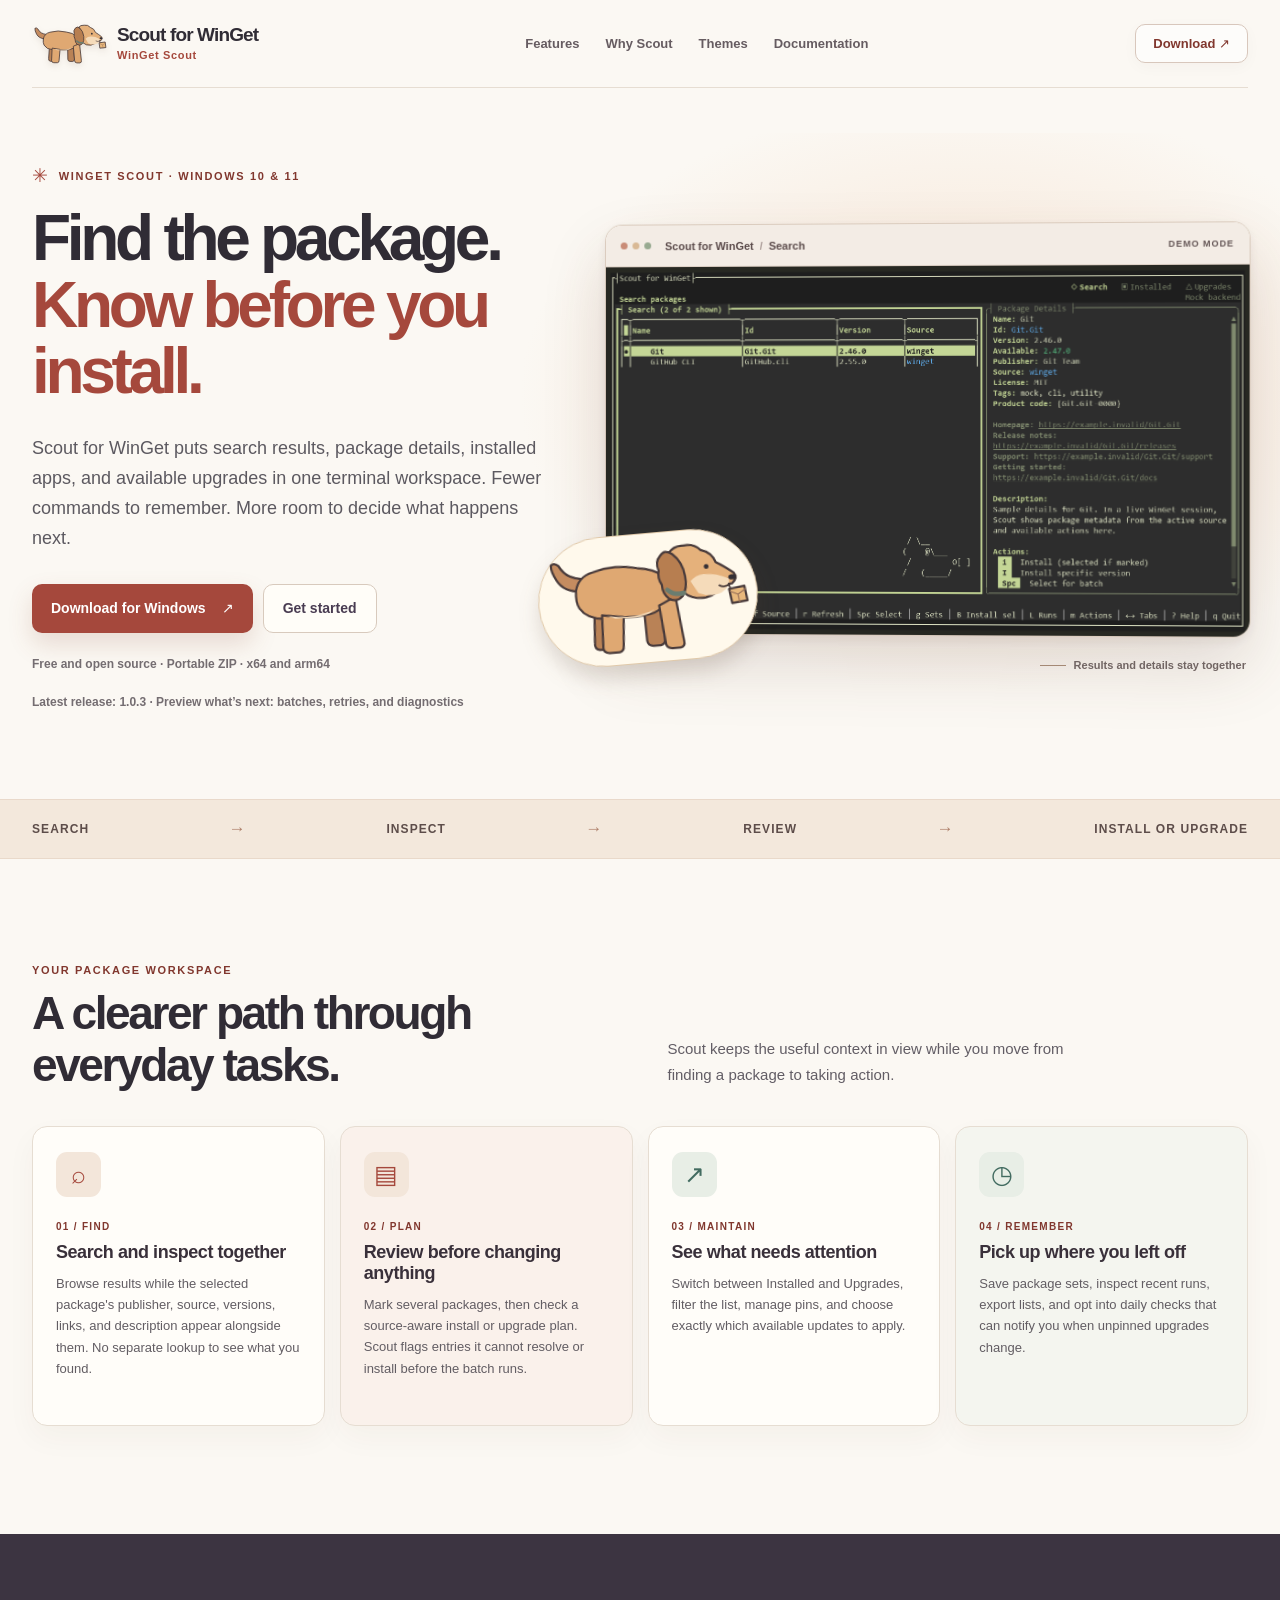
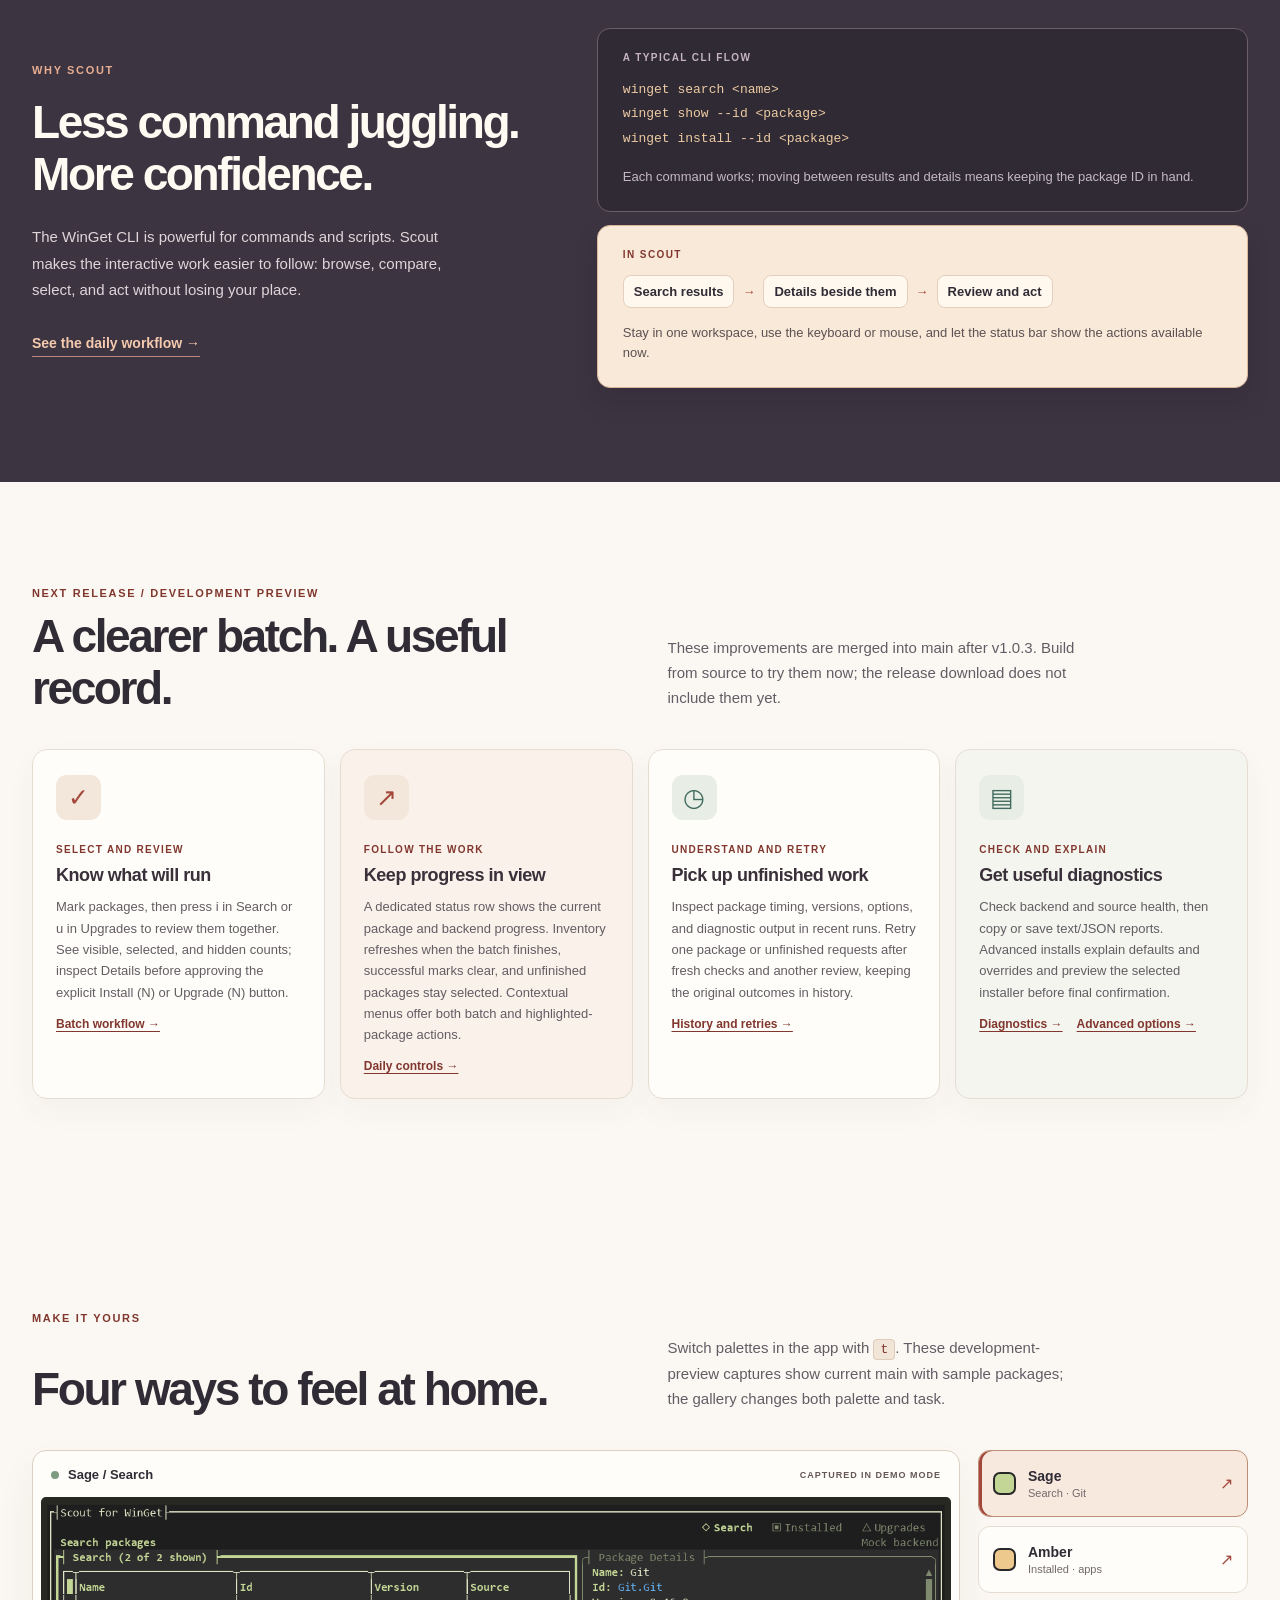
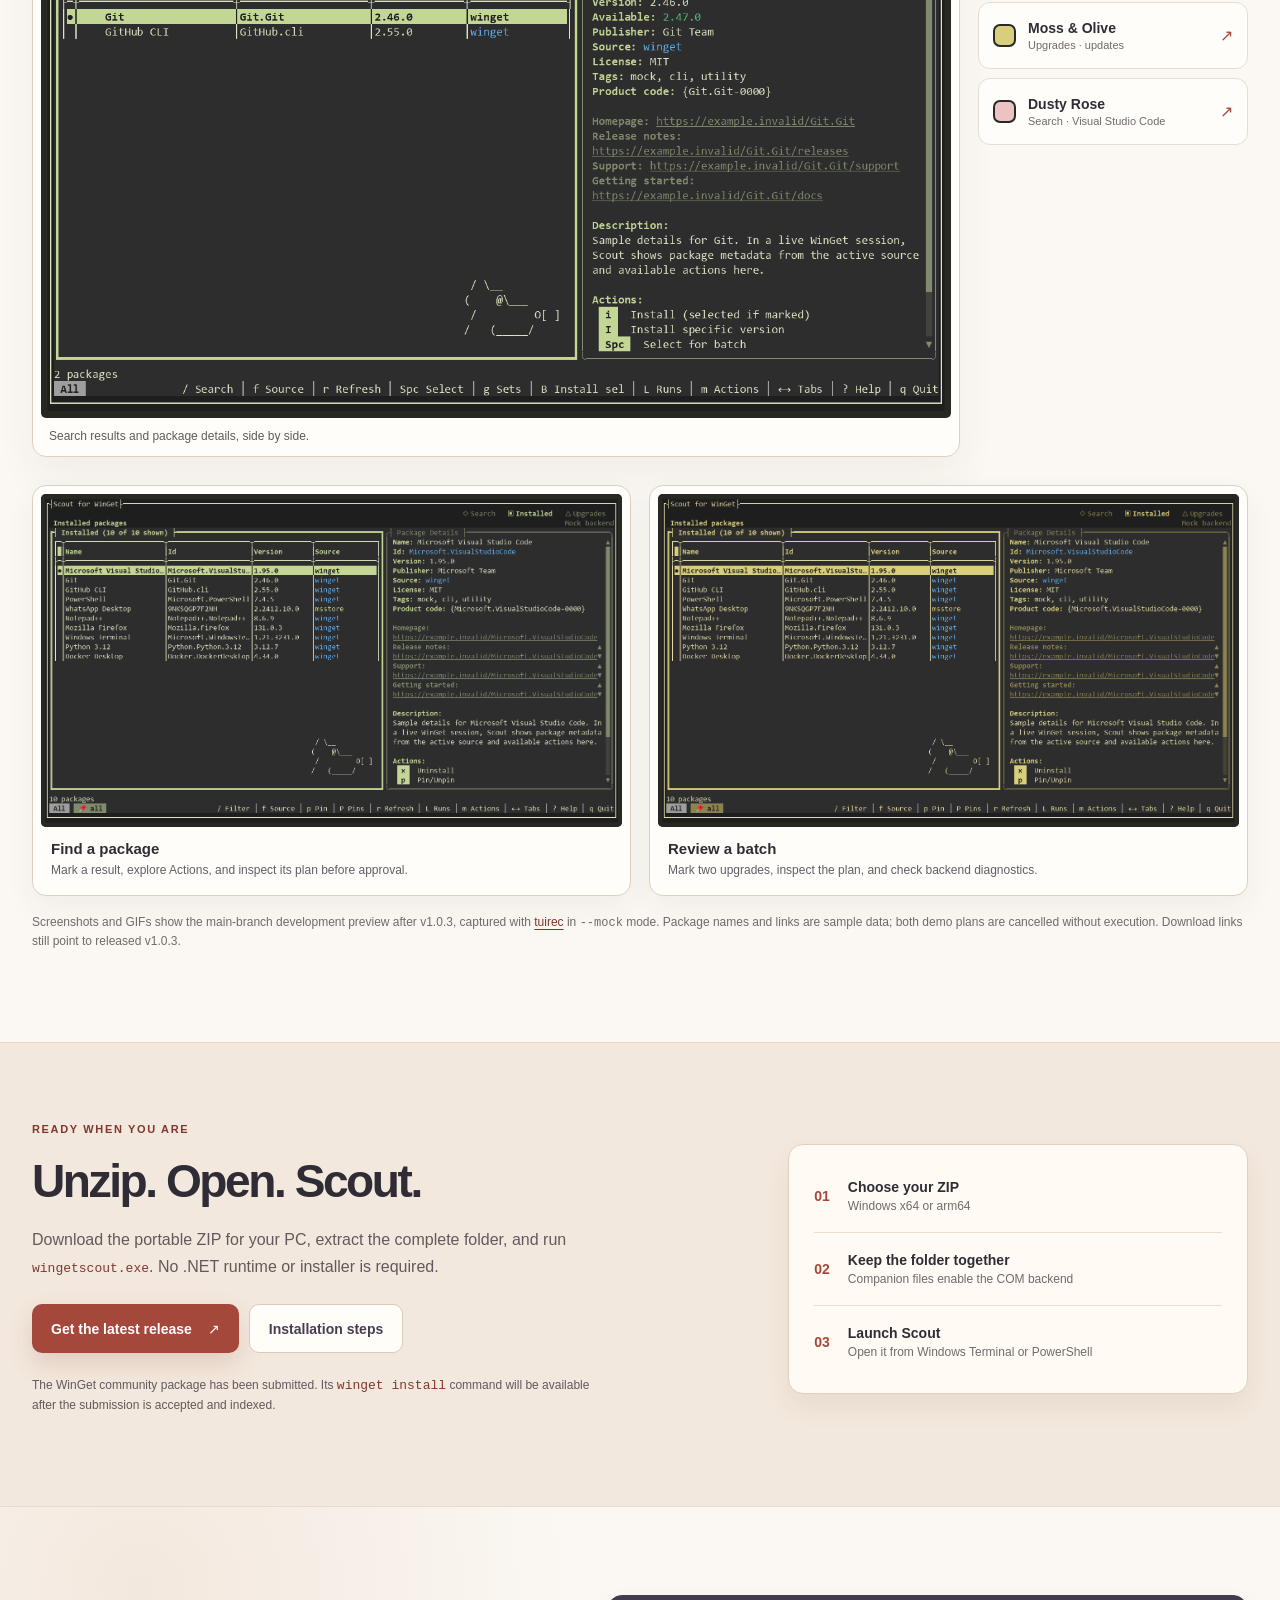
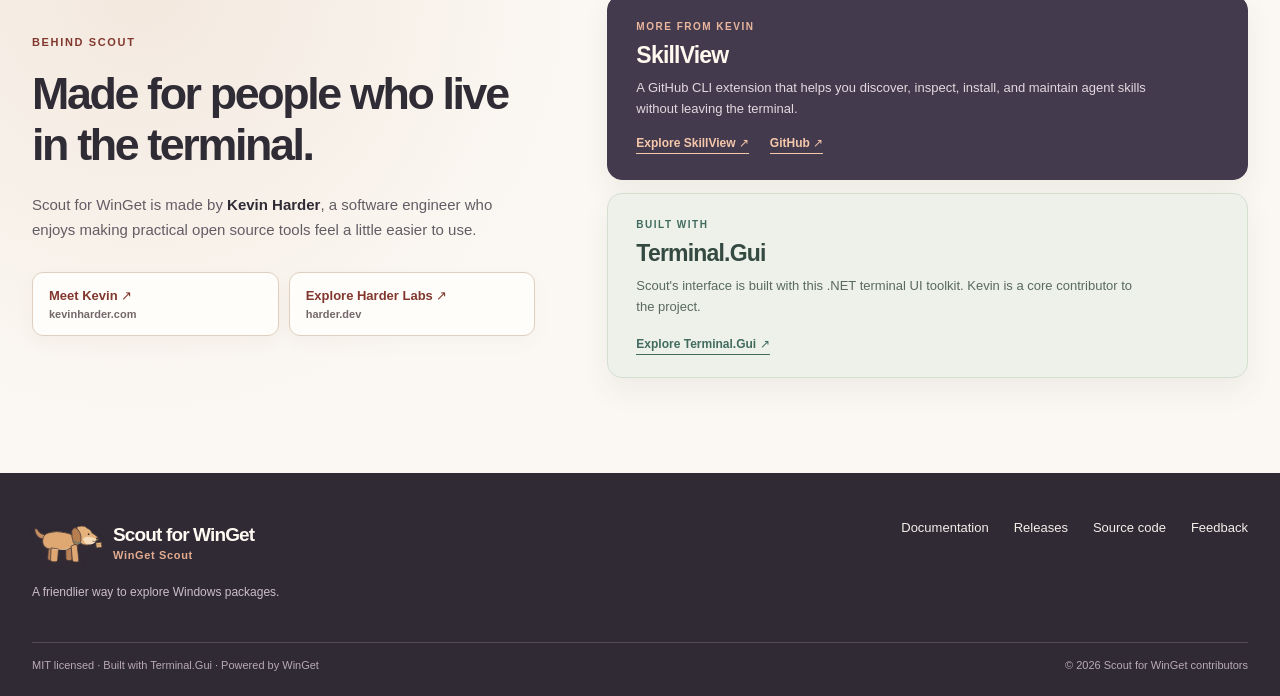
==== commit 9fc68174: "Prepare v1.1.0 and document reviewed batch workflows" ====
--- a/site/index.html
+++ b/site/index.html
@@ -32,7 +32,7 @@
         <p class="lead">Scout for WinGet puts search results, package details, installed apps, and available upgrades in one terminal workspace. Fewer commands to remember. More room to decide what happens next.</p>
         <div class="hero-actions"><a class="button button-primary" href="https://github.com/harder/wingetscout/releases/latest">Download for Windows <span aria-hidden="true">↗</span></a><a class="button button-secondary" href="docs.html#install">Get started</a></div>
         <p class="hero-note">Free and open source · Portable ZIP · x64 and arm64</p>
-        <p class="hero-note"><a href="https://github.com/harder/wingetscout/releases/tag/v1.0.3">New in 1.0.3</a> · Updated terminal UI and clearer package-query failures</p>
+        <p class="hero-note"><a href="https://github.com/harder/wingetscout/releases/tag/v1.0.3">Latest release: 1.0.3</a> · <a href="#next">Preview what’s next: batches, retries, and diagnostics</a></p>
       </div>
       <div class="hero-stage">
         <div class="hero-window"><div class="window-bar"><span class="window-dots" aria-hidden="true"><i></i><i></i><i></i></span><span>Scout for WinGet <em>/</em> Search</span><span class="window-status">DEMO MODE</span></div><img src="media/scout-sage-search.png" width="1405" height="805" alt="Scout search results beside Git package details in the Sage theme using sample data" fetchpriority="high"></div>
@@ -58,22 +58,32 @@
       <div class="comparison-stack"><div class="cli-card"><span class="card-label">A TYPICAL CLI FLOW</span><code>winget search &lt;name&gt;</code><code>winget show --id &lt;package&gt;</code><code>winget install --id &lt;package&gt;</code><p>Each command works; moving between results and details means keeping the package ID in hand.</p></div><div class="scout-card"><span class="card-label">IN SCOUT</span><div class="flow-row"><span>Search results</span><b aria-hidden="true">→</b><span>Details beside them</span><b aria-hidden="true">→</b><span>Review and act</span></div><p>Stay in one workspace, use the keyboard or mouse, and let the status bar show the actions available now.</p></div></div>
     </div></section>
 
+    <section class="section wrap" id="next" aria-labelledby="next-title">
+      <div class="section-heading"><p class="section-kicker">NEXT RELEASE / DEVELOPMENT PREVIEW</p><h2 id="next-title">A clearer batch. A useful record.</h2><p>These improvements are merged into main after v1.0.3. Build from source to try them now; the release download does not include them yet.</p></div>
+      <div class="feature-grid">
+        <article class="feature-card"><span class="feature-icon" aria-hidden="true">✓</span><span class="feature-number">SELECT AND REVIEW</span><h3>Know what will run</h3><p>Mark packages, then press i in Search or u in Upgrades to review them together. See visible, selected, and hidden counts; inspect Details before approving the explicit Install (N) or Upgrade (N) button.</p><div class="feature-links"><a href="docs.html#batches">Batch workflow →</a></div></article>
+        <article class="feature-card"><span class="feature-icon" aria-hidden="true">↗</span><span class="feature-number">FOLLOW THE WORK</span><h3>Keep progress in view</h3><p>A dedicated status row shows the current package and backend progress. Inventory refreshes when the batch finishes, successful marks clear, and unfinished packages stay selected. Contextual menus offer both batch and highlighted-package actions.</p><div class="feature-links"><a href="docs.html#first-run">Daily controls →</a></div></article>
+        <article class="feature-card"><span class="feature-icon" aria-hidden="true">◷</span><span class="feature-number">UNDERSTAND AND RETRY</span><h3>Pick up unfinished work</h3><p>Inspect package timing, versions, options, and diagnostic output in recent runs. Retry one package or unfinished requests after fresh checks and another review, keeping the original outcomes in history.</p><div class="feature-links"><a href="docs.html#runs">History and retries →</a></div></article>
+        <article class="feature-card"><span class="feature-icon" aria-hidden="true">▤</span><span class="feature-number">CHECK AND EXPLAIN</span><h3>Get useful diagnostics</h3><p>Check backend and source health, then copy or save text/JSON reports. Advanced installs explain defaults and overrides and preview the selected installer before final confirmation.</p><div class="feature-links"><a href="docs.html#diagnostics">Diagnostics →</a><a href="docs.html#advanced">Advanced options →</a></div></article>
+      </div>
+    </section>
+
     <section class="section wrap theme-section" id="themes" aria-labelledby="themes-title">
-      <div class="section-heading"><p class="section-kicker">MAKE IT YOURS</p><h2 id="themes-title">Four ways to feel at home.</h2><p>Switch palettes in the app with <kbd>t</kbd>. These captures show sample packages; the gallery changes both palette and task.</p></div>
+      <div class="section-heading"><p class="section-kicker">MAKE IT YOURS</p><h2 id="themes-title">Four ways to feel at home.</h2><p>Switch palettes in the app with <kbd>t</kbd>. These development-preview captures show current main with sample packages; the gallery changes both palette and task.</p></div>
       <div class="theme-layout" data-theme-picker>
         <div class="theme-display"><div class="theme-display-top"><span class="preview-led" aria-hidden="true"></span><strong data-theme-title>Sage / Search</strong><span>CAPTURED IN DEMO MODE</span></div><img data-theme-image src="media/scout-sage-search.png" width="1405" height="805" loading="lazy" alt="Sage theme showing search results and details for Git"><p data-theme-caption>Search results and package details, side by side.</p></div>
         <div class="theme-controls" aria-label="Choose a theme screenshot">
           <button type="button" class="theme-choice is-active" aria-pressed="true" data-theme-src="media/scout-sage-search.png" data-theme-title="Sage / Search" data-theme-alt="Sage theme showing search results and details for Git" data-theme-caption="Search results and package details, side by side."><span class="swatch swatch-sage" aria-hidden="true"></span><span><strong>Sage</strong><small>Search · Git</small></span><span aria-hidden="true">↗</span></button>
           <button type="button" class="theme-choice" aria-pressed="false" data-theme-src="media/scout-amber-installed.png" data-theme-title="Amber / Installed" data-theme-alt="Amber theme showing the installed package list and Visual Studio Code details" data-theme-caption="Your installed apps in a browsable list."><span class="swatch swatch-amber" aria-hidden="true"></span><span><strong>Amber</strong><small>Installed · apps</small></span><span aria-hidden="true">↗</span></button>
-          <button type="button" class="theme-choice" aria-pressed="false" data-theme-src="media/scout-moss-upgrades.png" data-theme-title="Moss &amp; Olive / Upgrades" data-theme-alt="Moss and Olive theme showing four available upgrades and Git package details" data-theme-caption="Available upgrades, with the package context beside them."><span class="swatch swatch-moss" aria-hidden="true"></span><span><strong>Moss &amp; Olive</strong><small>Upgrades · updates</small></span><span aria-hidden="true">↗</span></button>
+          <button type="button" class="theme-choice" aria-pressed="false" data-theme-src="media/scout-moss-upgrades.png" data-theme-title="Moss &amp; Olive / Upgrades" data-theme-alt="Moss and Olive theme showing two marked upgrades, selection counts, and package details" data-theme-caption="Two marked upgrades, with counts and the batch action in the footer."><span class="swatch swatch-moss" aria-hidden="true"></span><span><strong>Moss &amp; Olive</strong><small>Upgrades · updates</small></span><span aria-hidden="true">↗</span></button>
           <button type="button" class="theme-choice" aria-pressed="false" data-theme-src="media/scout-rose-search.png" data-theme-title="Dusty Rose / Search" data-theme-alt="Dusty Rose theme showing Visual Studio Code search results and details" data-theme-caption="A softer palette for the same keyboard-friendly flow."><span class="swatch swatch-rose" aria-hidden="true"></span><span><strong>Dusty Rose</strong><small>Search · Visual Studio Code</small></span><span aria-hidden="true">↗</span></button>
         </div>
       </div>
       <div class="demo-grid" aria-label="Scout demonstrations">
-        <figure class="demo-card"><img src="media/scout-search-demo.gif" width="1405" height="805" loading="lazy" alt="Scout opens Search, finds Git, and moves between results while package details stay visible"><figcaption><strong>Find a package</strong><span>Search and inspect without losing the results list.</span></figcaption></figure>
-        <figure class="demo-card"><img src="media/scout-upgrades-demo.gif" width="1405" height="805" loading="lazy" alt="Scout opens Upgrades and moves through available updates with the Source column visible"><figcaption><strong>Review upgrades</strong><span>See installed and available versions beside package details.</span></figcaption></figure>
+        <figure class="demo-card"><img src="media/scout-search-demo.gif" width="1405" height="805" loading="lazy" alt="Development preview: Scout finds Git, marks a result, opens Actions, reviews the install plan and Details, then cancels"><figcaption><strong>Find a package</strong><span>Mark a result, explore Actions, and inspect its plan before approval.</span></figcaption></figure>
+        <figure class="demo-card"><img src="media/scout-upgrades-demo.gif" width="1405" height="805" loading="lazy" alt="Development preview: Scout marks two upgrades, reviews their plan and Details, cancels, and opens backend diagnostics"><figcaption><strong>Review a batch</strong><span>Mark two upgrades, inspect the plan, and check backend diagnostics.</span></figcaption></figure>
       </div>
-      <p class="capture-note">Screenshots were captured from the real app with <a href="https://github.com/tui-cs/tuirec">tuirec</a> in <code>--mock</code> mode. Package names and links in the captures are sample data.</p>
+      <p class="capture-note">Screenshots and GIFs show the main-branch development preview after v1.0.3, captured with <a href="https://github.com/tui-cs/tuirec">tuirec</a> in <code>--mock</code> mode. Package names and links are sample data; both demo plans are cancelled without execution. Download links still point to released v1.0.3.</p>
     </section>
 
     <section class="install-section" id="install" aria-labelledby="install-title"><div class="wrap install-panel"><div><p class="section-kicker">READY WHEN YOU ARE</p><h2 id="install-title">Unzip. Open. Scout.</h2><p>Download the portable ZIP for your PC, extract the complete folder, and run <code>wingetscout.exe</code>. No .NET runtime or installer is required.</p><div class="hero-actions"><a class="button button-primary" href="https://github.com/harder/wingetscout/releases/latest">Get the latest release <span aria-hidden="true">↗</span></a><a class="button button-secondary" href="docs.html#install">Installation steps</a></div><p class="install-footnote">The <a href="https://github.com/microsoft/winget-pkgs/pull/451328">WinGet community package has been submitted</a>. Its <code>winget install</code> command will be available after the submission is accepted and indexed.</p></div><div class="install-steps"><div><b>01</b><span><strong>Choose your ZIP</strong><small>Windows x64 or arm64</small></span></div><div><b>02</b><span><strong>Keep the folder together</strong><small>Companion files enable the COM backend</small></span></div><div><b>03</b><span><strong>Launch Scout</strong><small>Open it from Windows Terminal or PowerShell</small></span></div></div></div></section>
--- a/site/styles.css
+++ b/site/styles.css
@@ -64,6 +64,8 @@
 .feature-number{font-size:10px;font-weight:850;color:var(--rust-dark);letter-spacing:.13em}
 .feature-card h3{font-size:18px;letter-spacing:-.025em;margin:10px 0;color:#39303a}
 .feature-card p{margin:0;color:#625d63;font-size:13px;line-height:1.64}
+.feature-card .feature-links{display:flex;flex-wrap:wrap;gap:8px 14px;margin-top:14px}
+.feature-links a{color:var(--rust-dark);font-size:12px;font-weight:750;text-decoration:underline;text-underline-offset:3px}
 .comparison-section{padding:94px 0;background:#3c3441;color:#f8f1e8}
 .comparison-layout{display:grid;grid-template-columns:.76fr 1fr;gap:70px;align-items:center}
 .comparison-intro .section-kicker{color:#e9ae91}
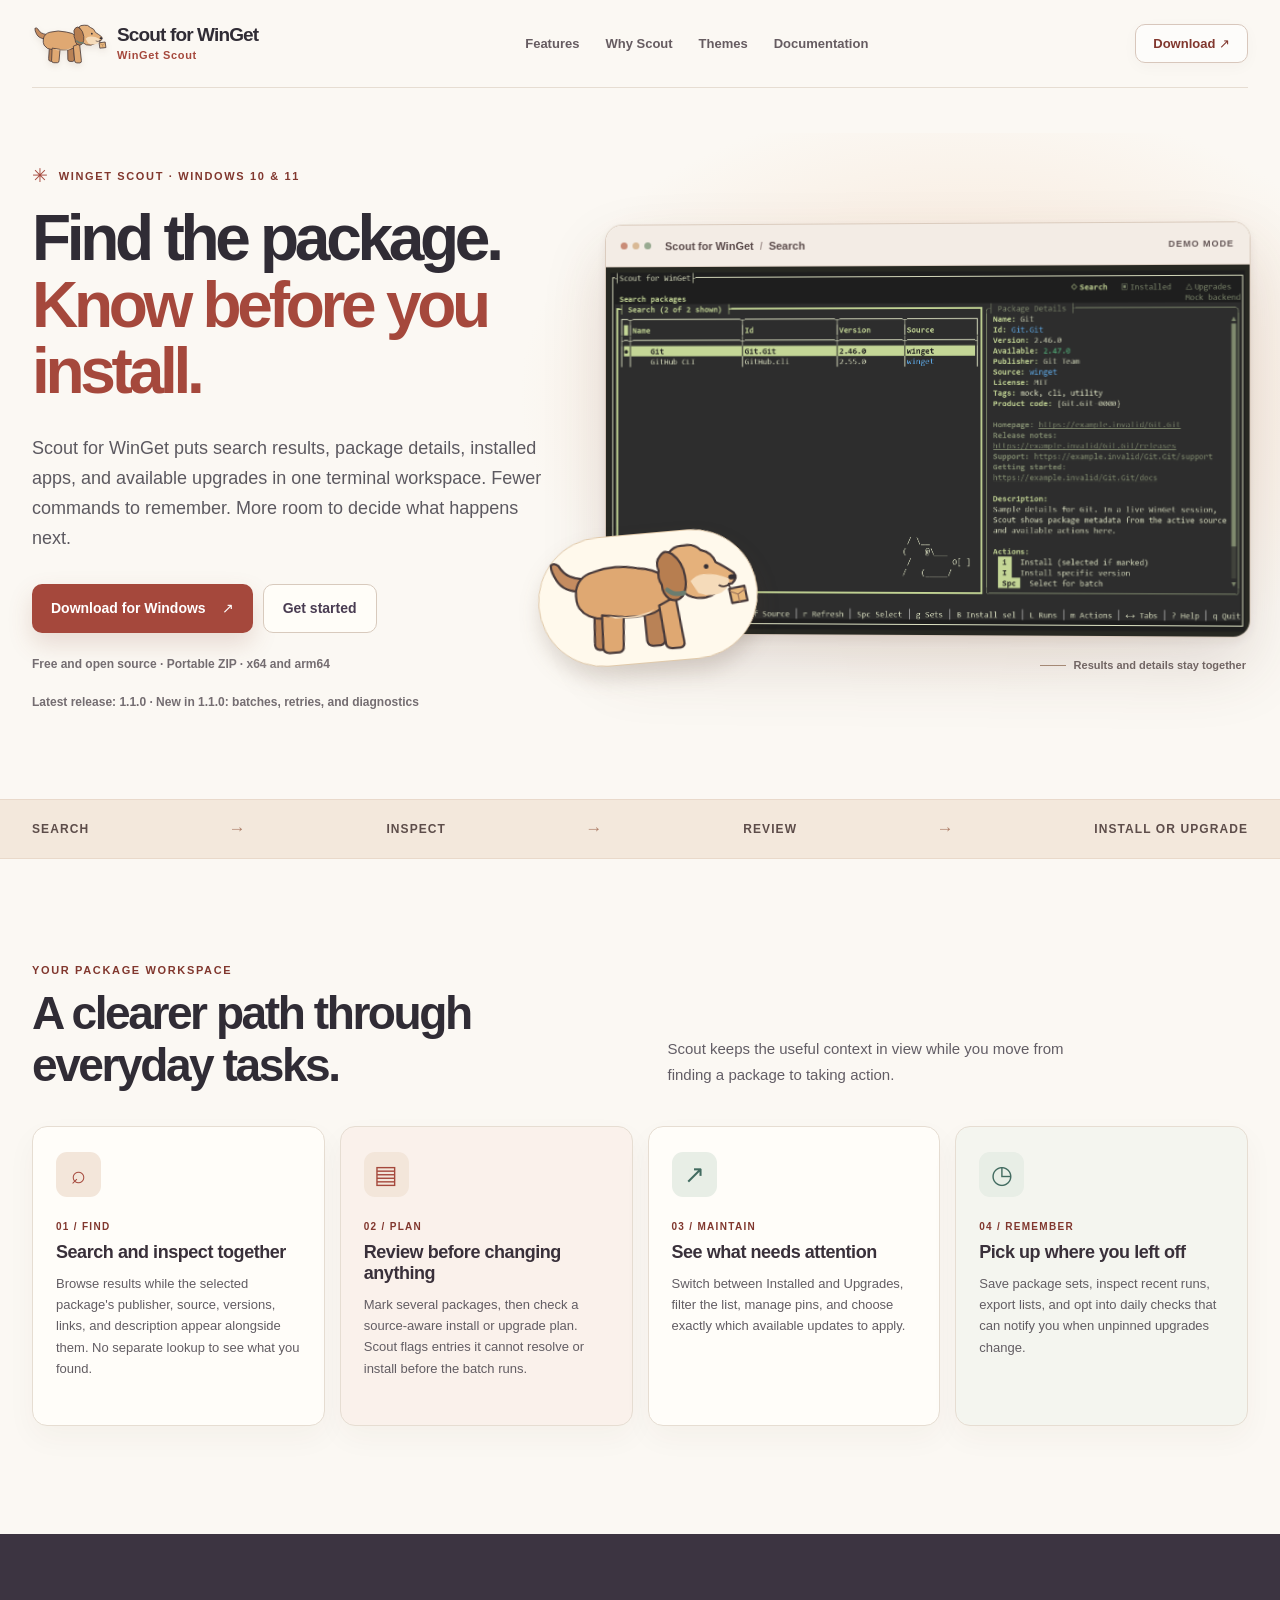
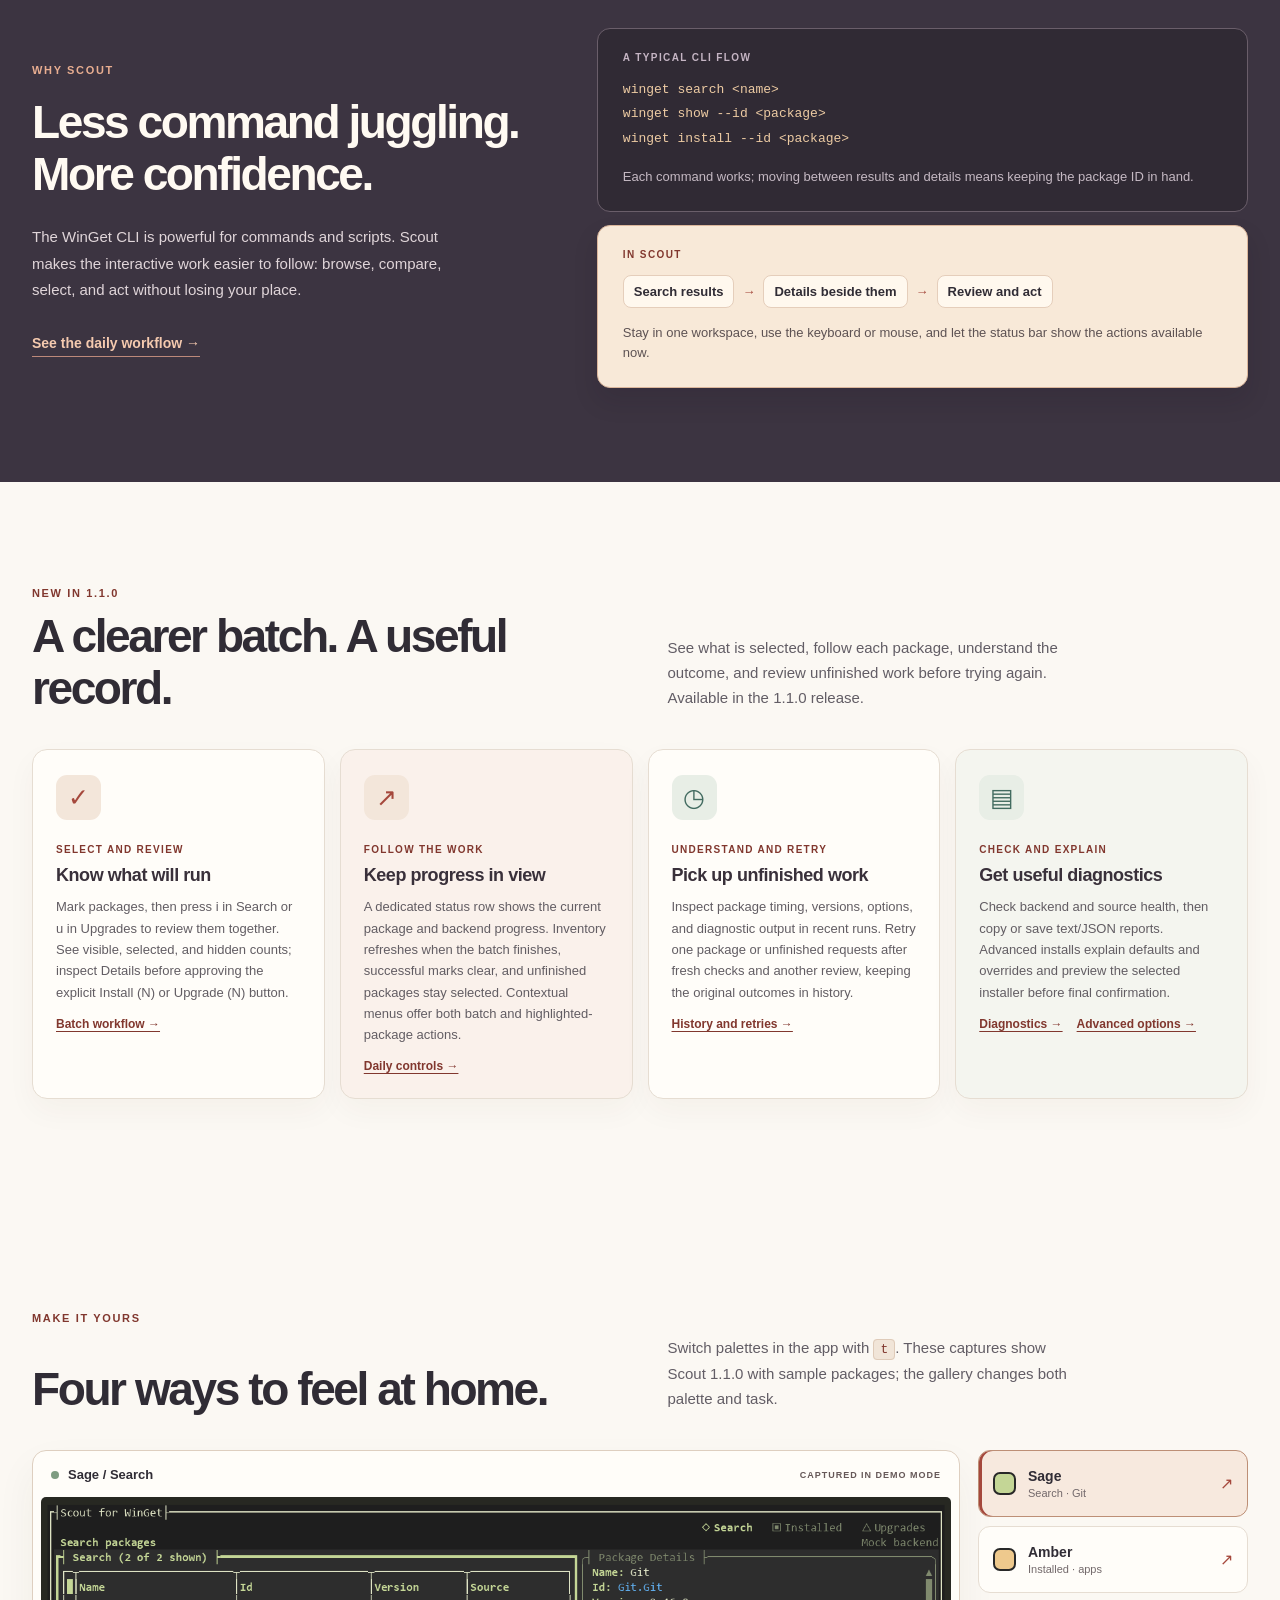
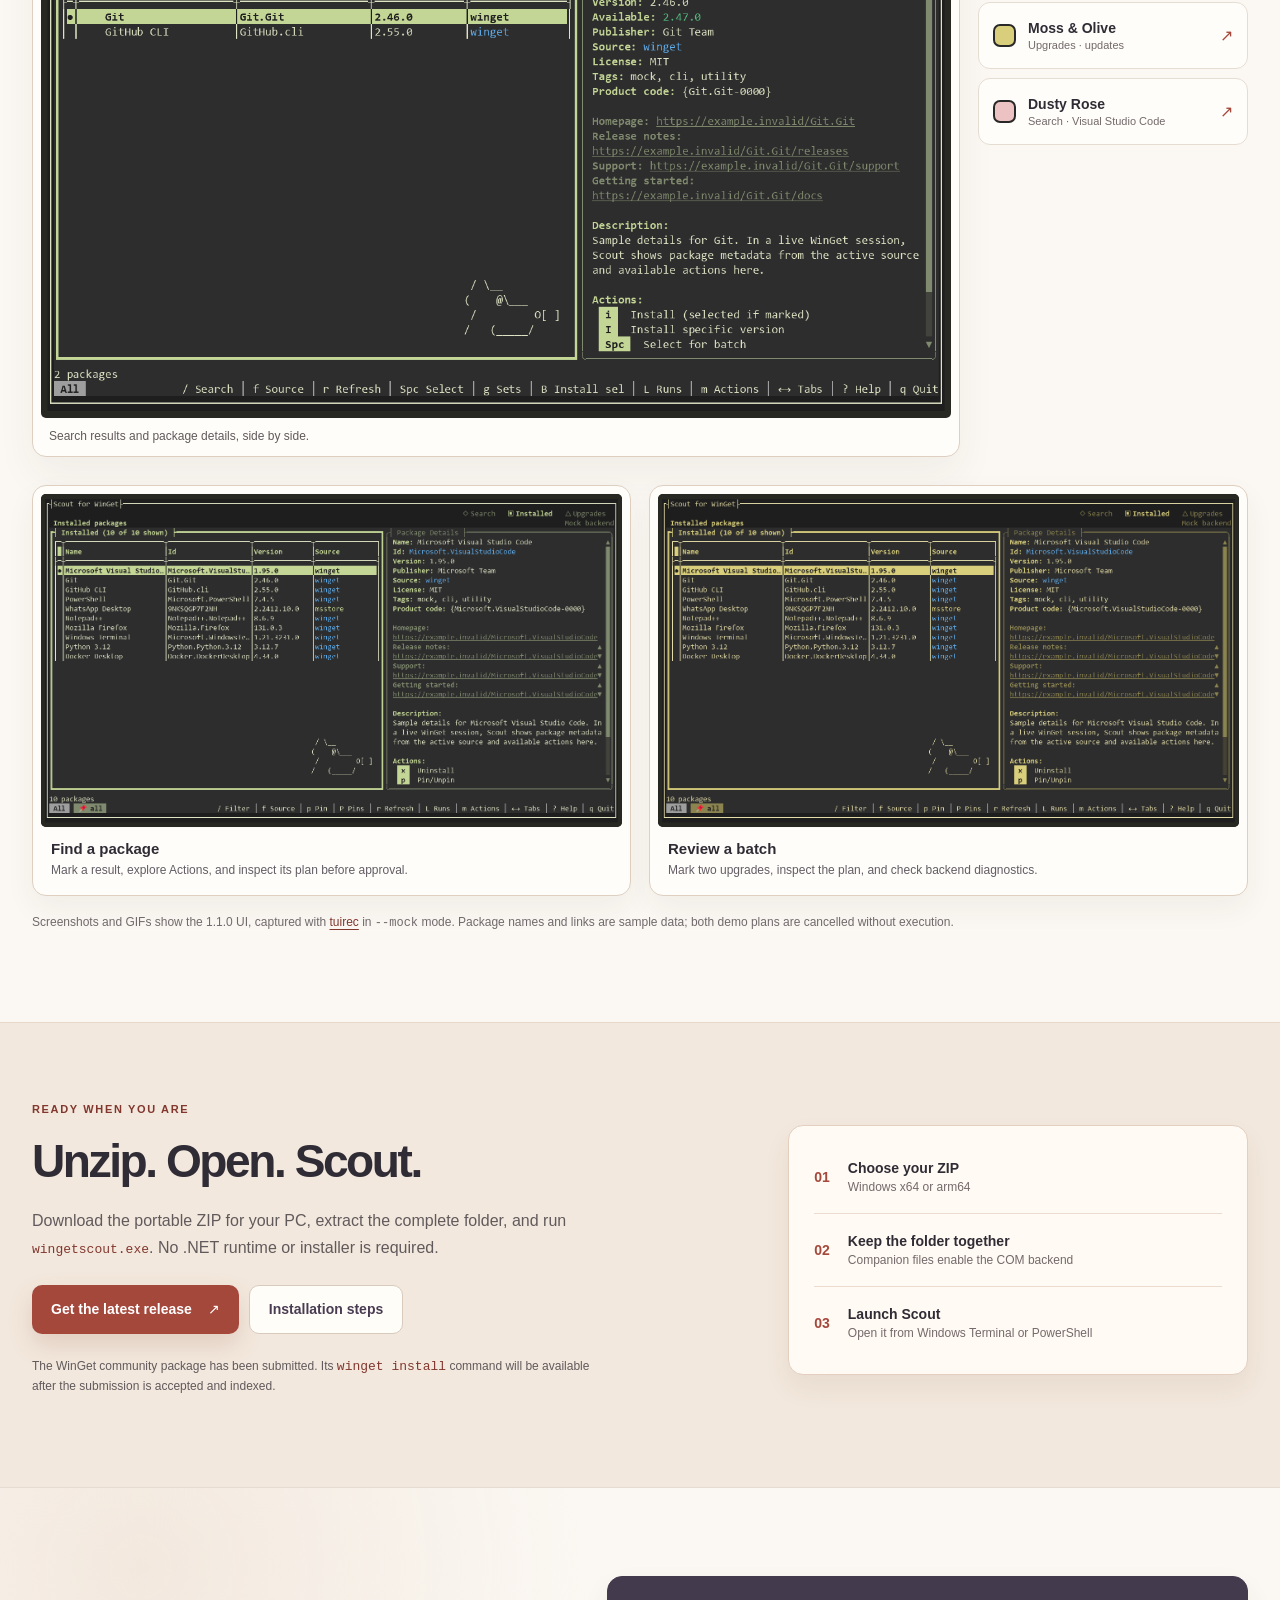
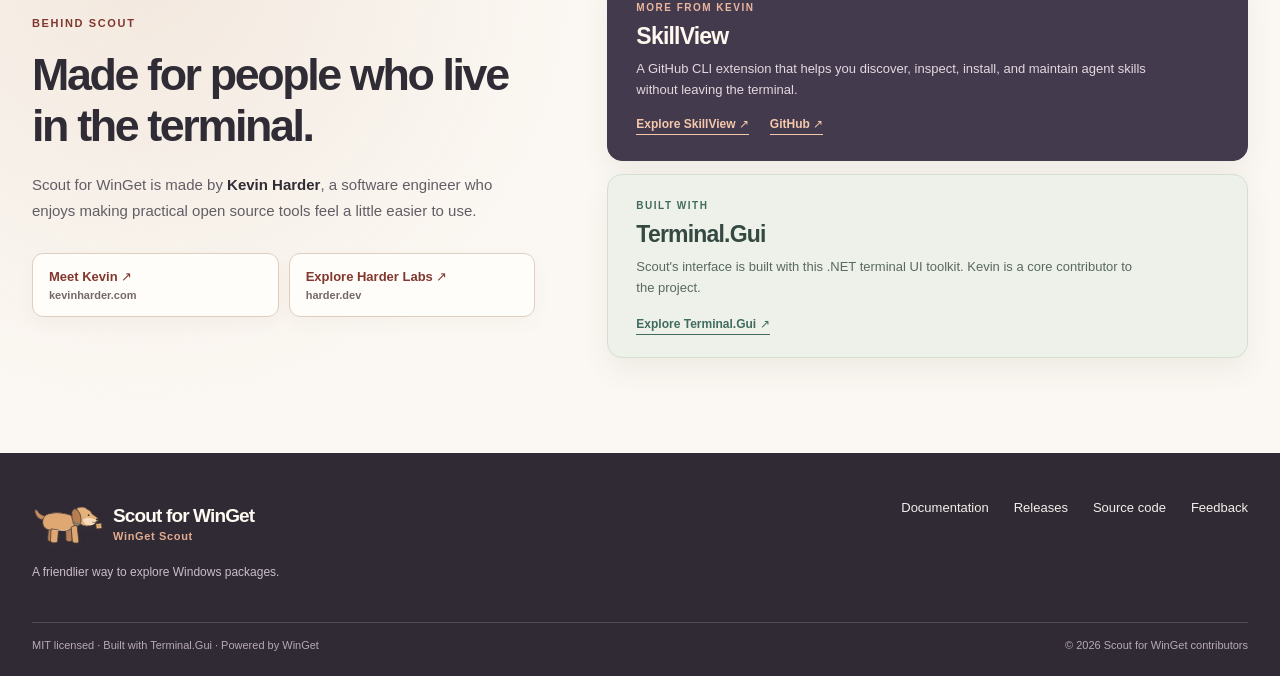
==== commit f6f7fef1: "Announce v1.1.0 and refresh verified package links" ====
--- a/site/index.html
+++ b/site/index.html
@@ -32,7 +32,7 @@
         <p class="lead">Scout for WinGet puts search results, package details, installed apps, and available upgrades in one terminal workspace. Fewer commands to remember. More room to decide what happens next.</p>
         <div class="hero-actions"><a class="button button-primary" href="https://github.com/harder/wingetscout/releases/latest">Download for Windows <span aria-hidden="true">↗</span></a><a class="button button-secondary" href="docs.html#install">Get started</a></div>
         <p class="hero-note">Free and open source · Portable ZIP · x64 and arm64</p>
-        <p class="hero-note"><a href="https://github.com/harder/wingetscout/releases/tag/v1.0.3">Latest release: 1.0.3</a> · <a href="#next">Preview what’s next: batches, retries, and diagnostics</a></p>
+        <p class="hero-note"><a href="https://github.com/harder/wingetscout/releases/tag/v1.1.0">Latest release: 1.1.0</a> · <a href="#new">New in 1.1.0: batches, retries, and diagnostics</a></p>
       </div>
       <div class="hero-stage">
         <div class="hero-window"><div class="window-bar"><span class="window-dots" aria-hidden="true"><i></i><i></i><i></i></span><span>Scout for WinGet <em>/</em> Search</span><span class="window-status">DEMO MODE</span></div><img src="media/scout-sage-search.png" width="1405" height="805" alt="Scout search results beside Git package details in the Sage theme using sample data" fetchpriority="high"></div>
@@ -58,8 +58,8 @@
       <div class="comparison-stack"><div class="cli-card"><span class="card-label">A TYPICAL CLI FLOW</span><code>winget search &lt;name&gt;</code><code>winget show --id &lt;package&gt;</code><code>winget install --id &lt;package&gt;</code><p>Each command works; moving between results and details means keeping the package ID in hand.</p></div><div class="scout-card"><span class="card-label">IN SCOUT</span><div class="flow-row"><span>Search results</span><b aria-hidden="true">→</b><span>Details beside them</span><b aria-hidden="true">→</b><span>Review and act</span></div><p>Stay in one workspace, use the keyboard or mouse, and let the status bar show the actions available now.</p></div></div>
     </div></section>
 
-    <section class="section wrap" id="next" aria-labelledby="next-title">
-      <div class="section-heading"><p class="section-kicker">NEXT RELEASE / DEVELOPMENT PREVIEW</p><h2 id="next-title">A clearer batch. A useful record.</h2><p>These improvements are merged into main after v1.0.3. Build from source to try them now; the release download does not include them yet.</p></div>
+    <section class="section wrap" id="new" aria-labelledby="new-title">
+      <div class="section-heading"><p class="section-kicker">NEW IN 1.1.0</p><h2 id="new-title">A clearer batch. A useful record.</h2><p>See what is selected, follow each package, understand the outcome, and review unfinished work before trying again. Available in the 1.1.0 release.</p></div>
       <div class="feature-grid">
         <article class="feature-card"><span class="feature-icon" aria-hidden="true">✓</span><span class="feature-number">SELECT AND REVIEW</span><h3>Know what will run</h3><p>Mark packages, then press i in Search or u in Upgrades to review them together. See visible, selected, and hidden counts; inspect Details before approving the explicit Install (N) or Upgrade (N) button.</p><div class="feature-links"><a href="docs.html#batches">Batch workflow →</a></div></article>
         <article class="feature-card"><span class="feature-icon" aria-hidden="true">↗</span><span class="feature-number">FOLLOW THE WORK</span><h3>Keep progress in view</h3><p>A dedicated status row shows the current package and backend progress. Inventory refreshes when the batch finishes, successful marks clear, and unfinished packages stay selected. Contextual menus offer both batch and highlighted-package actions.</p><div class="feature-links"><a href="docs.html#first-run">Daily controls →</a></div></article>
@@ -69,7 +69,7 @@
     </section>
 
     <section class="section wrap theme-section" id="themes" aria-labelledby="themes-title">
-      <div class="section-heading"><p class="section-kicker">MAKE IT YOURS</p><h2 id="themes-title">Four ways to feel at home.</h2><p>Switch palettes in the app with <kbd>t</kbd>. These development-preview captures show current main with sample packages; the gallery changes both palette and task.</p></div>
+      <div class="section-heading"><p class="section-kicker">MAKE IT YOURS</p><h2 id="themes-title">Four ways to feel at home.</h2><p>Switch palettes in the app with <kbd>t</kbd>. These captures show Scout 1.1.0 with sample packages; the gallery changes both palette and task.</p></div>
       <div class="theme-layout" data-theme-picker>
         <div class="theme-display"><div class="theme-display-top"><span class="preview-led" aria-hidden="true"></span><strong data-theme-title>Sage / Search</strong><span>CAPTURED IN DEMO MODE</span></div><img data-theme-image src="media/scout-sage-search.png" width="1405" height="805" loading="lazy" alt="Sage theme showing search results and details for Git"><p data-theme-caption>Search results and package details, side by side.</p></div>
         <div class="theme-controls" aria-label="Choose a theme screenshot">
@@ -80,10 +80,10 @@
         </div>
       </div>
       <div class="demo-grid" aria-label="Scout demonstrations">
-        <figure class="demo-card"><img src="media/scout-search-demo.gif" width="1405" height="805" loading="lazy" alt="Development preview: Scout finds Git, marks a result, opens Actions, reviews the install plan and Details, then cancels"><figcaption><strong>Find a package</strong><span>Mark a result, explore Actions, and inspect its plan before approval.</span></figcaption></figure>
-        <figure class="demo-card"><img src="media/scout-upgrades-demo.gif" width="1405" height="805" loading="lazy" alt="Development preview: Scout marks two upgrades, reviews their plan and Details, cancels, and opens backend diagnostics"><figcaption><strong>Review a batch</strong><span>Mark two upgrades, inspect the plan, and check backend diagnostics.</span></figcaption></figure>
+        <figure class="demo-card"><img src="media/scout-search-demo.gif" width="1405" height="805" loading="lazy" alt="Scout 1.1.0: finds Git, marks a result, opens Actions, reviews the install plan and Details, then cancels"><figcaption><strong>Find a package</strong><span>Mark a result, explore Actions, and inspect its plan before approval.</span></figcaption></figure>
+        <figure class="demo-card"><img src="media/scout-upgrades-demo.gif" width="1405" height="805" loading="lazy" alt="Scout 1.1.0: marks two upgrades, reviews their plan and Details, cancels, and opens backend diagnostics"><figcaption><strong>Review a batch</strong><span>Mark two upgrades, inspect the plan, and check backend diagnostics.</span></figcaption></figure>
       </div>
-      <p class="capture-note">Screenshots and GIFs show the main-branch development preview after v1.0.3, captured with <a href="https://github.com/tui-cs/tuirec">tuirec</a> in <code>--mock</code> mode. Package names and links are sample data; both demo plans are cancelled without execution. Download links still point to released v1.0.3.</p>
+      <p class="capture-note">Screenshots and GIFs show the 1.1.0 UI, captured with <a href="https://github.com/tui-cs/tuirec">tuirec</a> in <code>--mock</code> mode. Package names and links are sample data; both demo plans are cancelled without execution.</p>
     </section>
 
     <section class="install-section" id="install" aria-labelledby="install-title"><div class="wrap install-panel"><div><p class="section-kicker">READY WHEN YOU ARE</p><h2 id="install-title">Unzip. Open. Scout.</h2><p>Download the portable ZIP for your PC, extract the complete folder, and run <code>wingetscout.exe</code>. No .NET runtime or installer is required.</p><div class="hero-actions"><a class="button button-primary" href="https://github.com/harder/wingetscout/releases/latest">Get the latest release <span aria-hidden="true">↗</span></a><a class="button button-secondary" href="docs.html#install">Installation steps</a></div><p class="install-footnote">The <a href="https://github.com/microsoft/winget-pkgs/pull/451328">WinGet community package has been submitted</a>. Its <code>winget install</code> command will be available after the submission is accepted and indexed.</p></div><div class="install-steps"><div><b>01</b><span><strong>Choose your ZIP</strong><small>Windows x64 or arm64</small></span></div><div><b>02</b><span><strong>Keep the folder together</strong><small>Companion files enable the COM backend</small></span></div><div><b>03</b><span><strong>Launch Scout</strong><small>Open it from Windows Terminal or PowerShell</small></span></div></div></div></section>
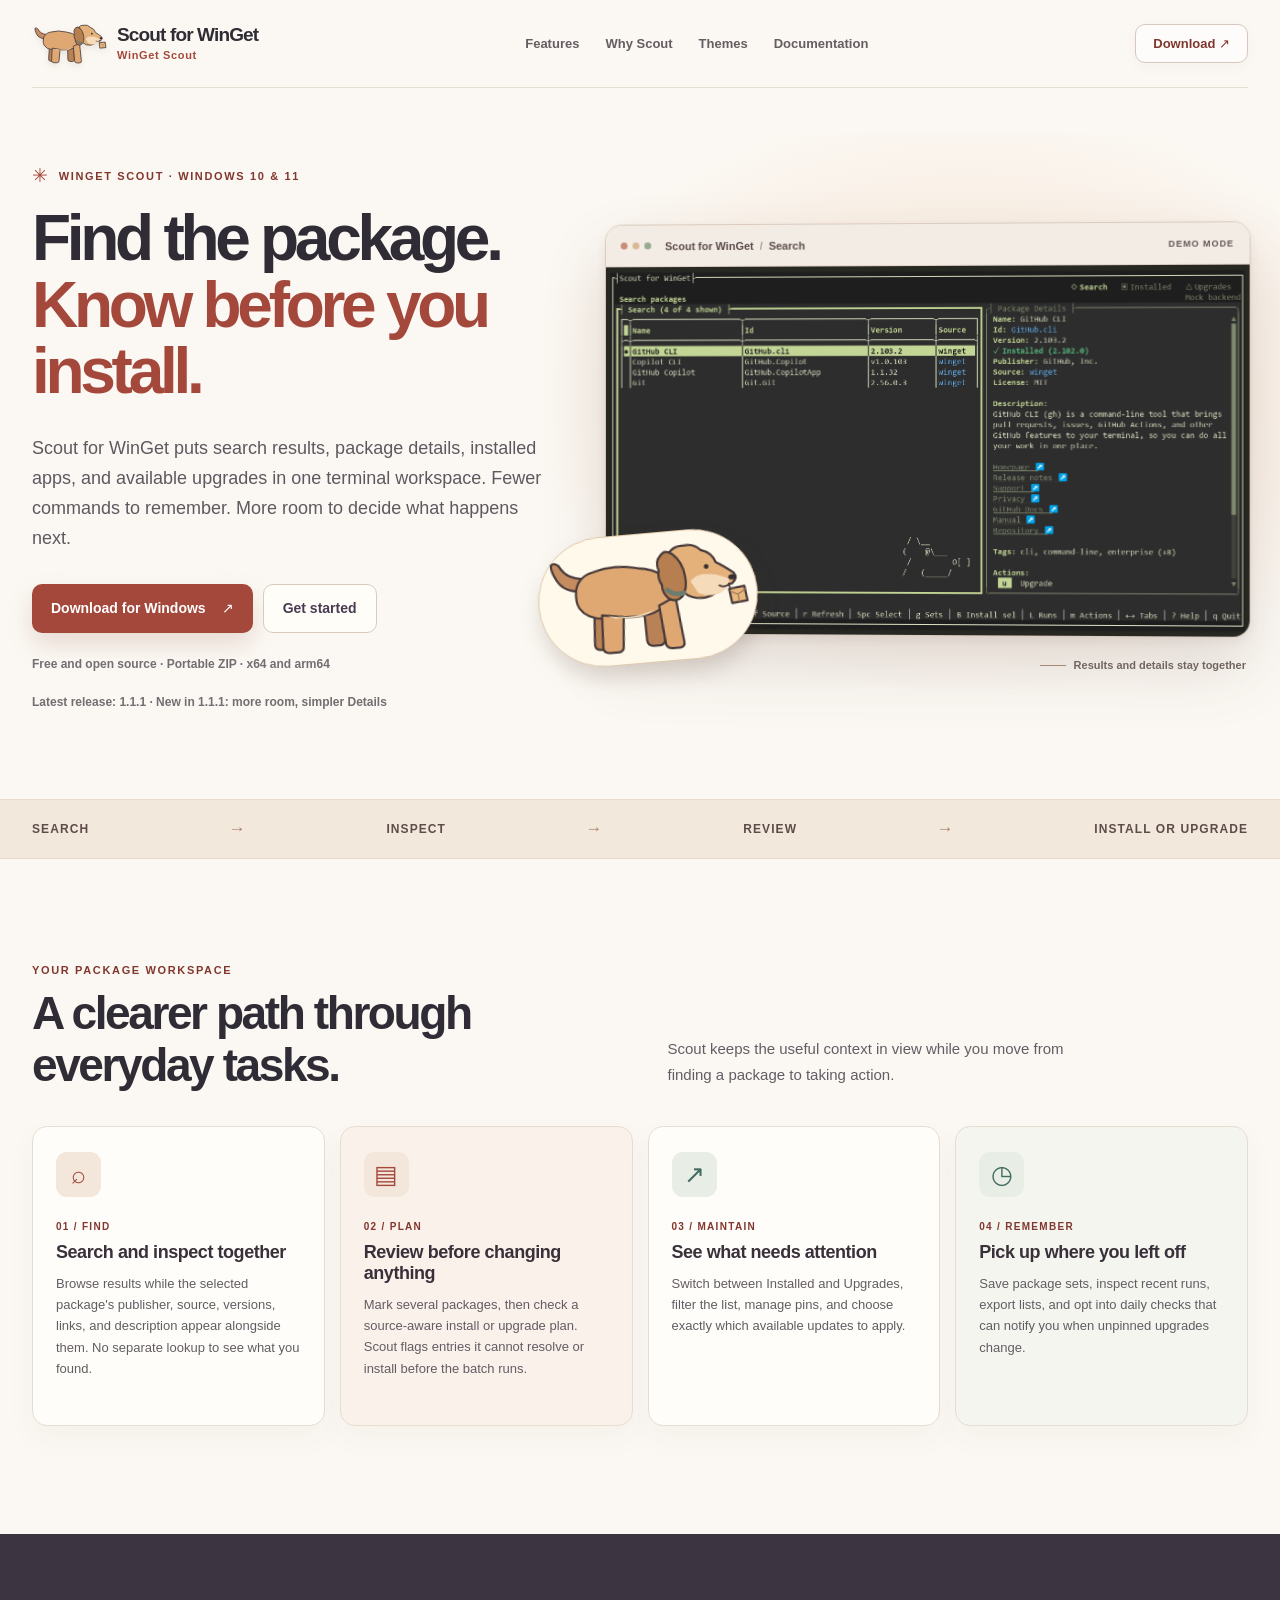
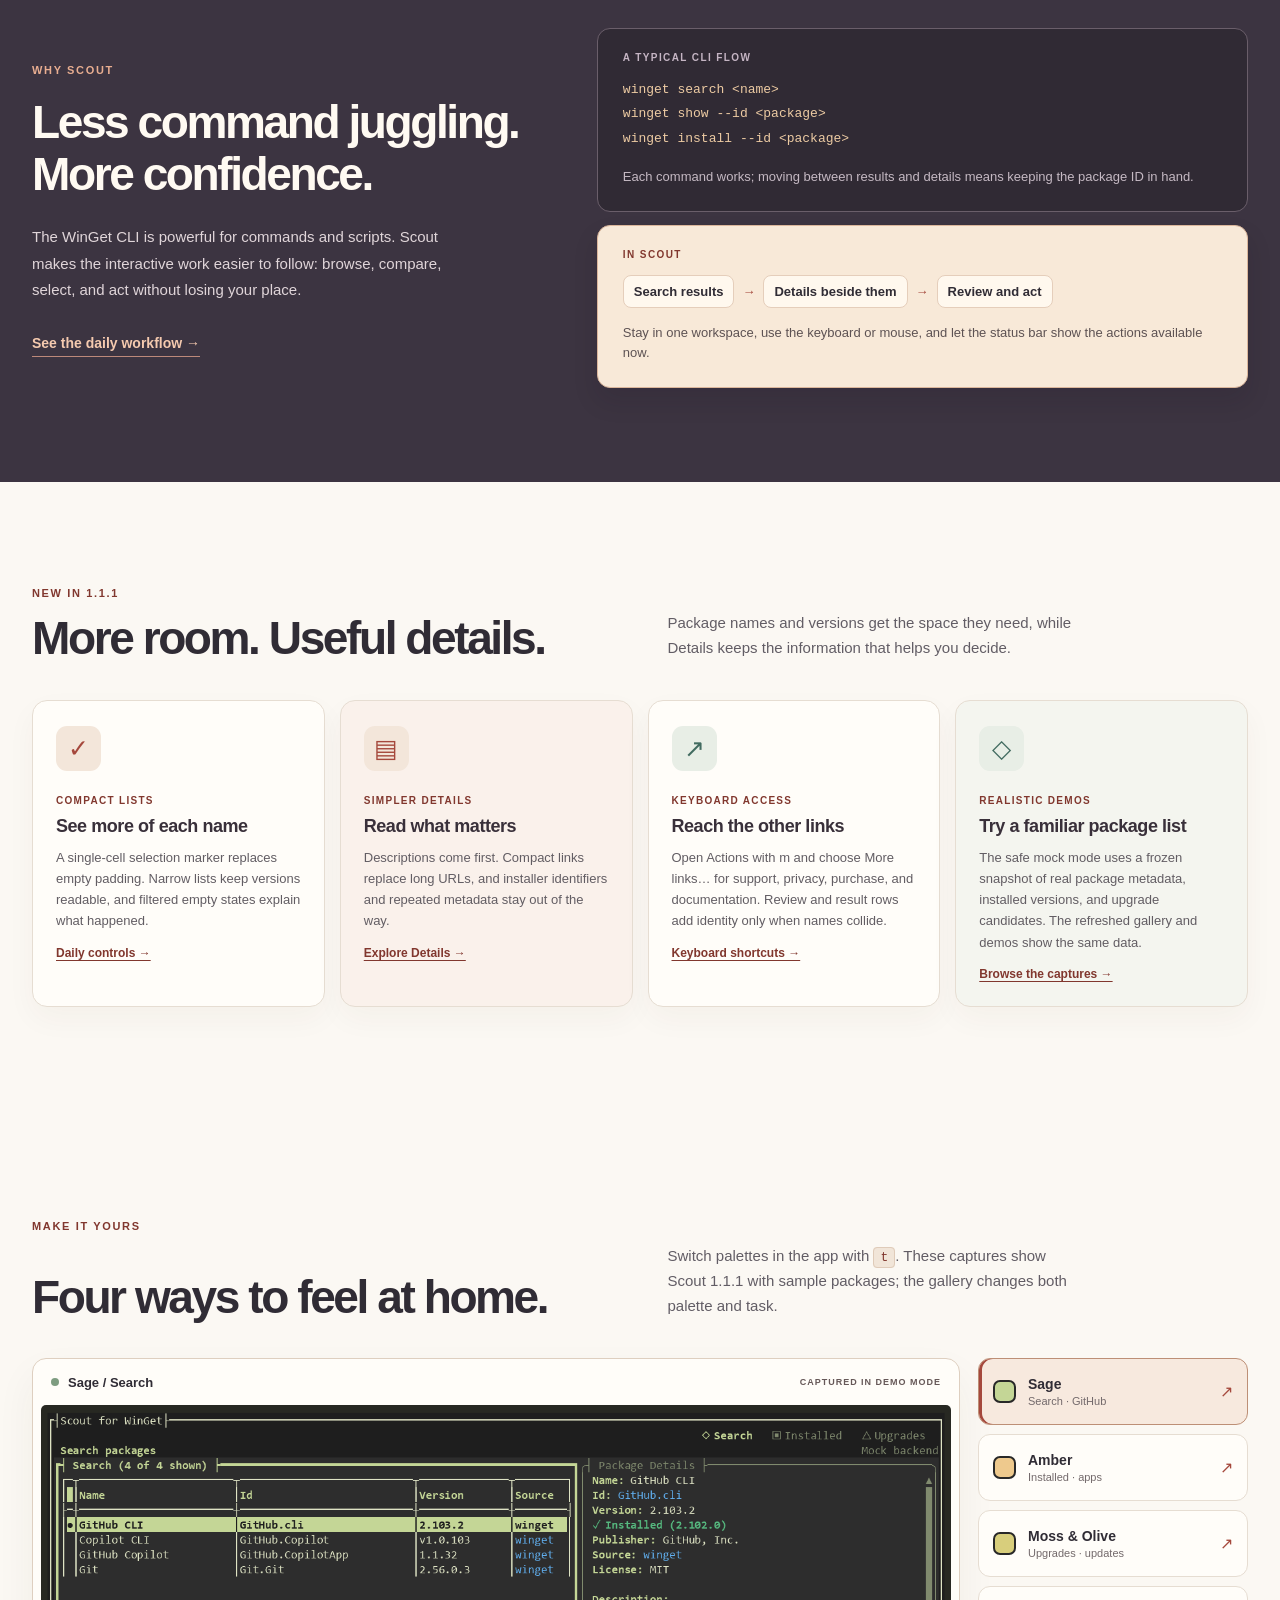
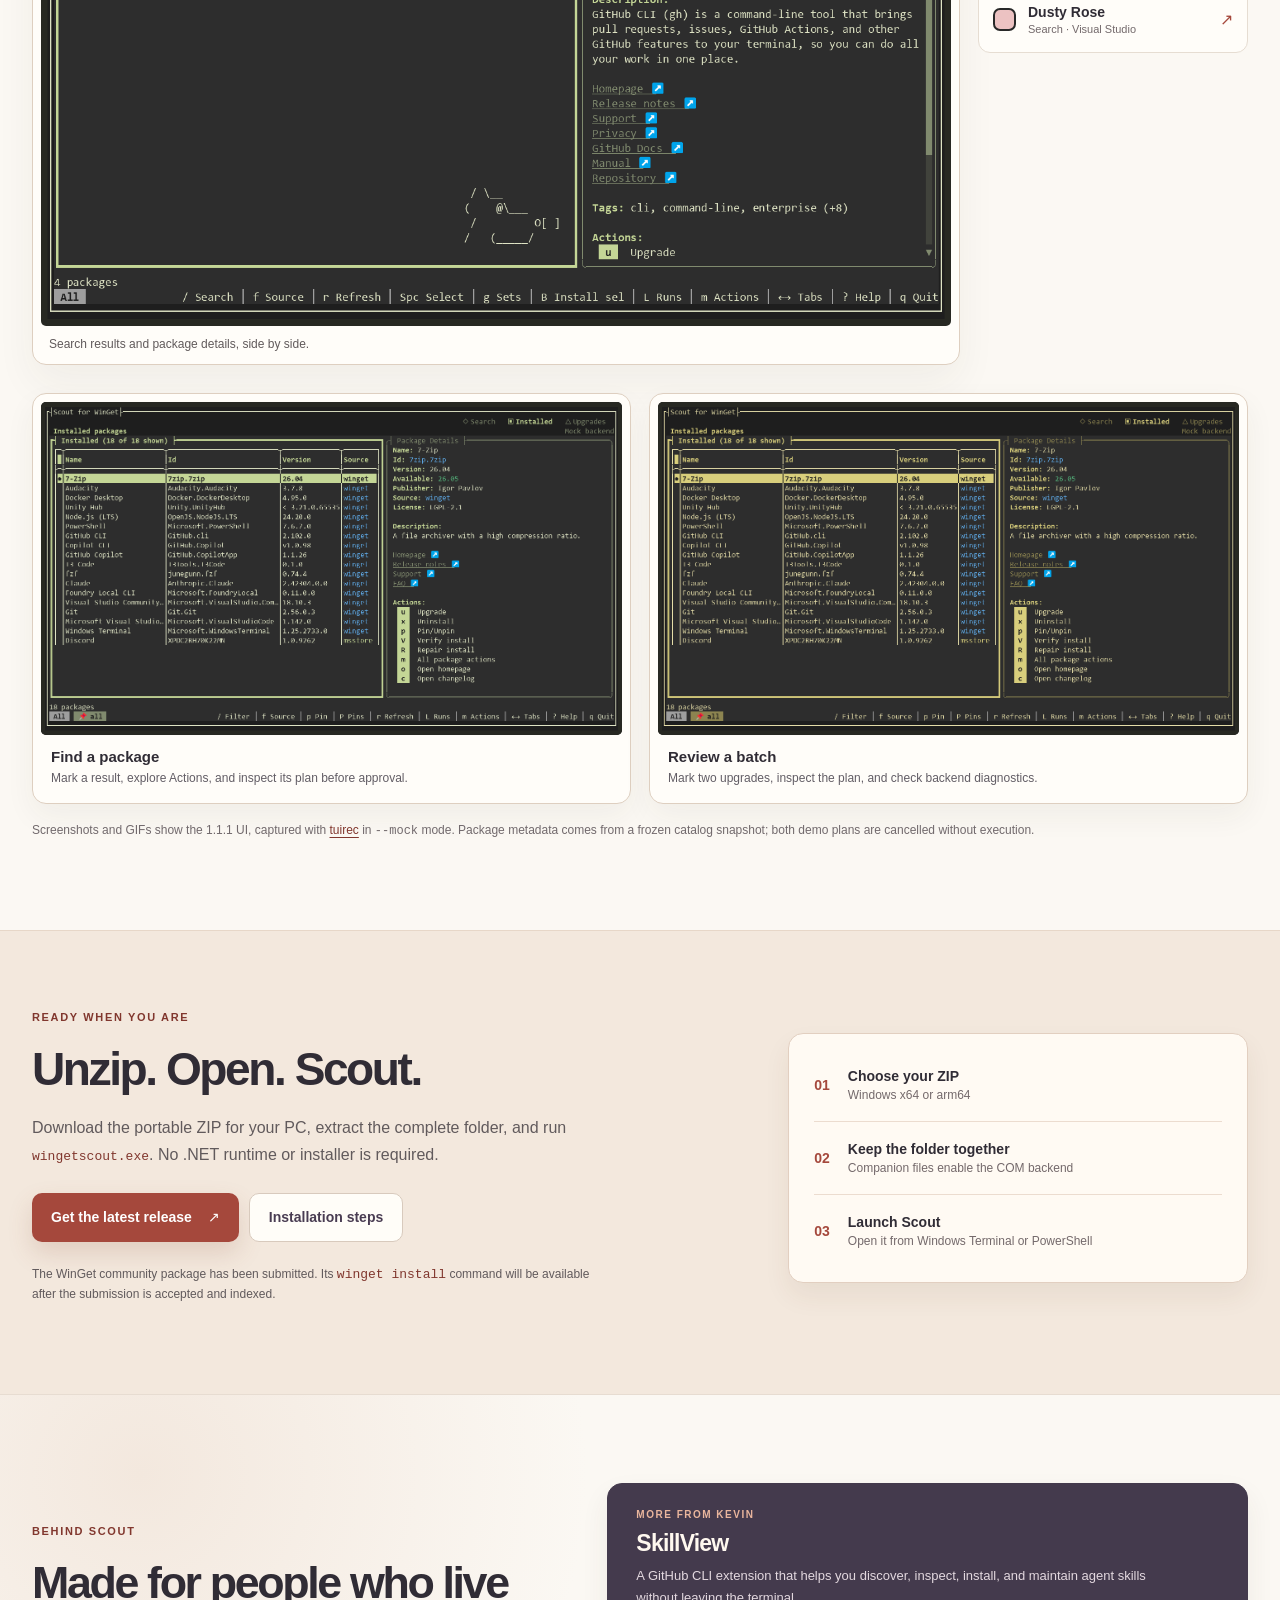
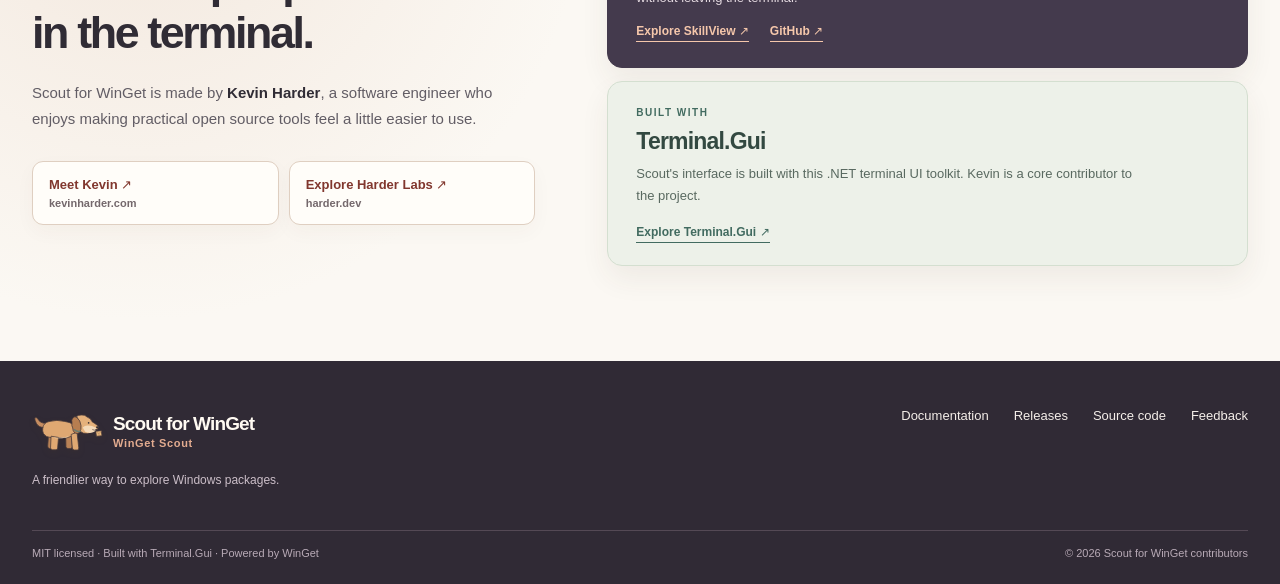
==== commit 820c0596: "Prepare 1.1.1 release and refresh realistic mock captures" ====
--- a/site/index.html
+++ b/site/index.html
@@ -32,10 +32,10 @@
         <p class="lead">Scout for WinGet puts search results, package details, installed apps, and available upgrades in one terminal workspace. Fewer commands to remember. More room to decide what happens next.</p>
         <div class="hero-actions"><a class="button button-primary" href="https://github.com/harder/wingetscout/releases/latest">Download for Windows <span aria-hidden="true">↗</span></a><a class="button button-secondary" href="docs.html#install">Get started</a></div>
         <p class="hero-note">Free and open source · Portable ZIP · x64 and arm64</p>
-        <p class="hero-note"><a href="https://github.com/harder/wingetscout/releases/tag/v1.1.0">Latest release: 1.1.0</a> · <a href="#new">New in 1.1.0: batches, retries, and diagnostics</a></p>
+        <p class="hero-note"><a href="https://github.com/harder/wingetscout/releases/tag/v1.1.1">Latest release: 1.1.1</a> · <a href="#new">New in 1.1.1: more room, simpler Details</a></p>
       </div>
       <div class="hero-stage">
-        <div class="hero-window"><div class="window-bar"><span class="window-dots" aria-hidden="true"><i></i><i></i><i></i></span><span>Scout for WinGet <em>/</em> Search</span><span class="window-status">DEMO MODE</span></div><img src="media/scout-sage-search.png" width="1405" height="805" alt="Scout search results beside Git package details in the Sage theme using sample data" fetchpriority="high"></div>
+        <div class="hero-window"><div class="window-bar"><span class="window-dots" aria-hidden="true"><i></i><i></i><i></i></span><span>Scout for WinGet <em>/</em> Search</span><span class="window-status">DEMO MODE</span></div><img src="media/scout-sage-search.png" width="1405" height="805" alt="Scout search results beside GitHub CLI package details in the Sage theme using sample data" fetchpriority="high"></div>
         <div class="mascot-sticker"><img src="media/scout-dog.svg" width="206" height="142" alt="Scout, a floppy-eared puppy carrying a parcel"></div>
         <div class="stage-caption"><span class="caption-line" aria-hidden="true"></span> Results and details stay together</div>
       </div>
@@ -59,31 +59,31 @@
     </div></section>
 
     <section class="section wrap" id="new" aria-labelledby="new-title">
-      <div class="section-heading"><p class="section-kicker">NEW IN 1.1.0</p><h2 id="new-title">A clearer batch. A useful record.</h2><p>See what is selected, follow each package, understand the outcome, and review unfinished work before trying again. Available in the 1.1.0 release.</p></div>
+      <div class="section-heading"><p class="section-kicker">NEW IN 1.1.1</p><h2 id="new-title">More room. Useful details.</h2><p>Package names and versions get the space they need, while Details keeps the information that helps you decide.</p></div>
       <div class="feature-grid">
-        <article class="feature-card"><span class="feature-icon" aria-hidden="true">✓</span><span class="feature-number">SELECT AND REVIEW</span><h3>Know what will run</h3><p>Mark packages, then press i in Search or u in Upgrades to review them together. See visible, selected, and hidden counts; inspect Details before approving the explicit Install (N) or Upgrade (N) button.</p><div class="feature-links"><a href="docs.html#batches">Batch workflow →</a></div></article>
-        <article class="feature-card"><span class="feature-icon" aria-hidden="true">↗</span><span class="feature-number">FOLLOW THE WORK</span><h3>Keep progress in view</h3><p>A dedicated status row shows the current package and backend progress. Inventory refreshes when the batch finishes, successful marks clear, and unfinished packages stay selected. Contextual menus offer both batch and highlighted-package actions.</p><div class="feature-links"><a href="docs.html#first-run">Daily controls →</a></div></article>
-        <article class="feature-card"><span class="feature-icon" aria-hidden="true">◷</span><span class="feature-number">UNDERSTAND AND RETRY</span><h3>Pick up unfinished work</h3><p>Inspect package timing, versions, options, and diagnostic output in recent runs. Retry one package or unfinished requests after fresh checks and another review, keeping the original outcomes in history.</p><div class="feature-links"><a href="docs.html#runs">History and retries →</a></div></article>
-        <article class="feature-card"><span class="feature-icon" aria-hidden="true">▤</span><span class="feature-number">CHECK AND EXPLAIN</span><h3>Get useful diagnostics</h3><p>Check backend and source health, then copy or save text/JSON reports. Advanced installs explain defaults and overrides and preview the selected installer before final confirmation.</p><div class="feature-links"><a href="docs.html#diagnostics">Diagnostics →</a><a href="docs.html#advanced">Advanced options →</a></div></article>
+        <article class="feature-card"><span class="feature-icon" aria-hidden="true">✓</span><span class="feature-number">COMPACT LISTS</span><h3>See more of each name</h3><p>A single-cell selection marker replaces empty padding. Narrow lists keep versions readable, and filtered empty states explain what happened.</p><div class="feature-links"><a href="docs.html#first-run">Daily controls →</a></div></article>
+        <article class="feature-card"><span class="feature-icon" aria-hidden="true">▤</span><span class="feature-number">SIMPLER DETAILS</span><h3>Read what matters</h3><p>Descriptions come first. Compact links replace long URLs, and installer identifiers and repeated metadata stay out of the way.</p><div class="feature-links"><a href="docs.html#first-run">Explore Details →</a></div></article>
+        <article class="feature-card"><span class="feature-icon" aria-hidden="true">↗</span><span class="feature-number">KEYBOARD ACCESS</span><h3>Reach the other links</h3><p>Open Actions with m and choose More links… for support, privacy, purchase, and documentation. Review and result rows add identity only when names collide.</p><div class="feature-links"><a href="docs.html#shortcuts">Keyboard shortcuts →</a></div></article>
+        <article class="feature-card"><span class="feature-icon" aria-hidden="true">◇</span><span class="feature-number">REALISTIC DEMOS</span><h3>Try a familiar package list</h3><p>The safe mock mode uses a frozen snapshot of real package metadata, installed versions, and upgrade candidates. The refreshed gallery and demos show the same data.</p><div class="feature-links"><a href="#themes">Browse the captures →</a></div></article>
       </div>
     </section>
 
     <section class="section wrap theme-section" id="themes" aria-labelledby="themes-title">
-      <div class="section-heading"><p class="section-kicker">MAKE IT YOURS</p><h2 id="themes-title">Four ways to feel at home.</h2><p>Switch palettes in the app with <kbd>t</kbd>. These captures show Scout 1.1.0 with sample packages; the gallery changes both palette and task.</p></div>
+      <div class="section-heading"><p class="section-kicker">MAKE IT YOURS</p><h2 id="themes-title">Four ways to feel at home.</h2><p>Switch palettes in the app with <kbd>t</kbd>. These captures show Scout 1.1.1 with sample packages; the gallery changes both palette and task.</p></div>
       <div class="theme-layout" data-theme-picker>
         <div class="theme-display"><div class="theme-display-top"><span class="preview-led" aria-hidden="true"></span><strong data-theme-title>Sage / Search</strong><span>CAPTURED IN DEMO MODE</span></div><img data-theme-image src="media/scout-sage-search.png" width="1405" height="805" loading="lazy" alt="Sage theme showing search results and details for Git"><p data-theme-caption>Search results and package details, side by side.</p></div>
         <div class="theme-controls" aria-label="Choose a theme screenshot">
-          <button type="button" class="theme-choice is-active" aria-pressed="true" data-theme-src="media/scout-sage-search.png" data-theme-title="Sage / Search" data-theme-alt="Sage theme showing search results and details for Git" data-theme-caption="Search results and package details, side by side."><span class="swatch swatch-sage" aria-hidden="true"></span><span><strong>Sage</strong><small>Search · Git</small></span><span aria-hidden="true">↗</span></button>
+          <button type="button" class="theme-choice is-active" aria-pressed="true" data-theme-src="media/scout-sage-search.png" data-theme-title="Sage / Search" data-theme-alt="Sage theme showing search results and details for Git" data-theme-caption="Search results and package details, side by side."><span class="swatch swatch-sage" aria-hidden="true"></span><span><strong>Sage</strong><small>Search · GitHub</small></span><span aria-hidden="true">↗</span></button>
           <button type="button" class="theme-choice" aria-pressed="false" data-theme-src="media/scout-amber-installed.png" data-theme-title="Amber / Installed" data-theme-alt="Amber theme showing the installed package list and Visual Studio Code details" data-theme-caption="Your installed apps in a browsable list."><span class="swatch swatch-amber" aria-hidden="true"></span><span><strong>Amber</strong><small>Installed · apps</small></span><span aria-hidden="true">↗</span></button>
           <button type="button" class="theme-choice" aria-pressed="false" data-theme-src="media/scout-moss-upgrades.png" data-theme-title="Moss &amp; Olive / Upgrades" data-theme-alt="Moss and Olive theme showing two marked upgrades, selection counts, and package details" data-theme-caption="Two marked upgrades, with counts and the batch action in the footer."><span class="swatch swatch-moss" aria-hidden="true"></span><span><strong>Moss &amp; Olive</strong><small>Upgrades · updates</small></span><span aria-hidden="true">↗</span></button>
-          <button type="button" class="theme-choice" aria-pressed="false" data-theme-src="media/scout-rose-search.png" data-theme-title="Dusty Rose / Search" data-theme-alt="Dusty Rose theme showing Visual Studio Code search results and details" data-theme-caption="A softer palette for the same keyboard-friendly flow."><span class="swatch swatch-rose" aria-hidden="true"></span><span><strong>Dusty Rose</strong><small>Search · Visual Studio Code</small></span><span aria-hidden="true">↗</span></button>
+          <button type="button" class="theme-choice" aria-pressed="false" data-theme-src="media/scout-rose-search.png" data-theme-title="Dusty Rose / Search" data-theme-alt="Dusty Rose theme showing Visual Studio search results and details" data-theme-caption="A softer palette for the same keyboard-friendly flow."><span class="swatch swatch-rose" aria-hidden="true"></span><span><strong>Dusty Rose</strong><small>Search · Visual Studio</small></span><span aria-hidden="true">↗</span></button>
         </div>
       </div>
       <div class="demo-grid" aria-label="Scout demonstrations">
-        <figure class="demo-card"><img src="media/scout-search-demo.gif" width="1405" height="805" loading="lazy" alt="Scout 1.1.0: finds Git, marks a result, opens Actions, reviews the install plan and Details, then cancels"><figcaption><strong>Find a package</strong><span>Mark a result, explore Actions, and inspect its plan before approval.</span></figcaption></figure>
-        <figure class="demo-card"><img src="media/scout-upgrades-demo.gif" width="1405" height="805" loading="lazy" alt="Scout 1.1.0: marks two upgrades, reviews their plan and Details, cancels, and opens backend diagnostics"><figcaption><strong>Review a batch</strong><span>Mark two upgrades, inspect the plan, and check backend diagnostics.</span></figcaption></figure>
+        <figure class="demo-card"><img src="media/scout-search-demo.gif" width="1405" height="805" loading="lazy" alt="Scout 1.1.1: finds Neovim, marks a result, opens Actions, reviews the install plan and Details, then cancels"><figcaption><strong>Find a package</strong><span>Mark a result, explore Actions, and inspect its plan before approval.</span></figcaption></figure>
+        <figure class="demo-card"><img src="media/scout-upgrades-demo.gif" width="1405" height="805" loading="lazy" alt="Scout 1.1.1: marks two upgrades, reviews their plan and Details, cancels, and opens backend diagnostics"><figcaption><strong>Review a batch</strong><span>Mark two upgrades, inspect the plan, and check backend diagnostics.</span></figcaption></figure>
       </div>
-      <p class="capture-note">Screenshots and GIFs show the 1.1.0 UI, captured with <a href="https://github.com/tui-cs/tuirec">tuirec</a> in <code>--mock</code> mode. Package names and links are sample data; both demo plans are cancelled without execution.</p>
+      <p class="capture-note">Screenshots and GIFs show the 1.1.1 UI, captured with <a href="https://github.com/tui-cs/tuirec">tuirec</a> in <code>--mock</code> mode. Package metadata comes from a frozen catalog snapshot; both demo plans are cancelled without execution.</p>
     </section>
 
     <section class="install-section" id="install" aria-labelledby="install-title"><div class="wrap install-panel"><div><p class="section-kicker">READY WHEN YOU ARE</p><h2 id="install-title">Unzip. Open. Scout.</h2><p>Download the portable ZIP for your PC, extract the complete folder, and run <code>wingetscout.exe</code>. No .NET runtime or installer is required.</p><div class="hero-actions"><a class="button button-primary" href="https://github.com/harder/wingetscout/releases/latest">Get the latest release <span aria-hidden="true">↗</span></a><a class="button button-secondary" href="docs.html#install">Installation steps</a></div><p class="install-footnote">The <a href="https://github.com/microsoft/winget-pkgs/pull/451328">WinGet community package has been submitted</a>. Its <code>winget install</code> command will be available after the submission is accepted and indexed.</p></div><div class="install-steps"><div><b>01</b><span><strong>Choose your ZIP</strong><small>Windows x64 or arm64</small></span></div><div><b>02</b><span><strong>Keep the folder together</strong><small>Companion files enable the COM backend</small></span></div><div><b>03</b><span><strong>Launch Scout</strong><small>Open it from Windows Terminal or PowerShell</small></span></div></div></div></section>
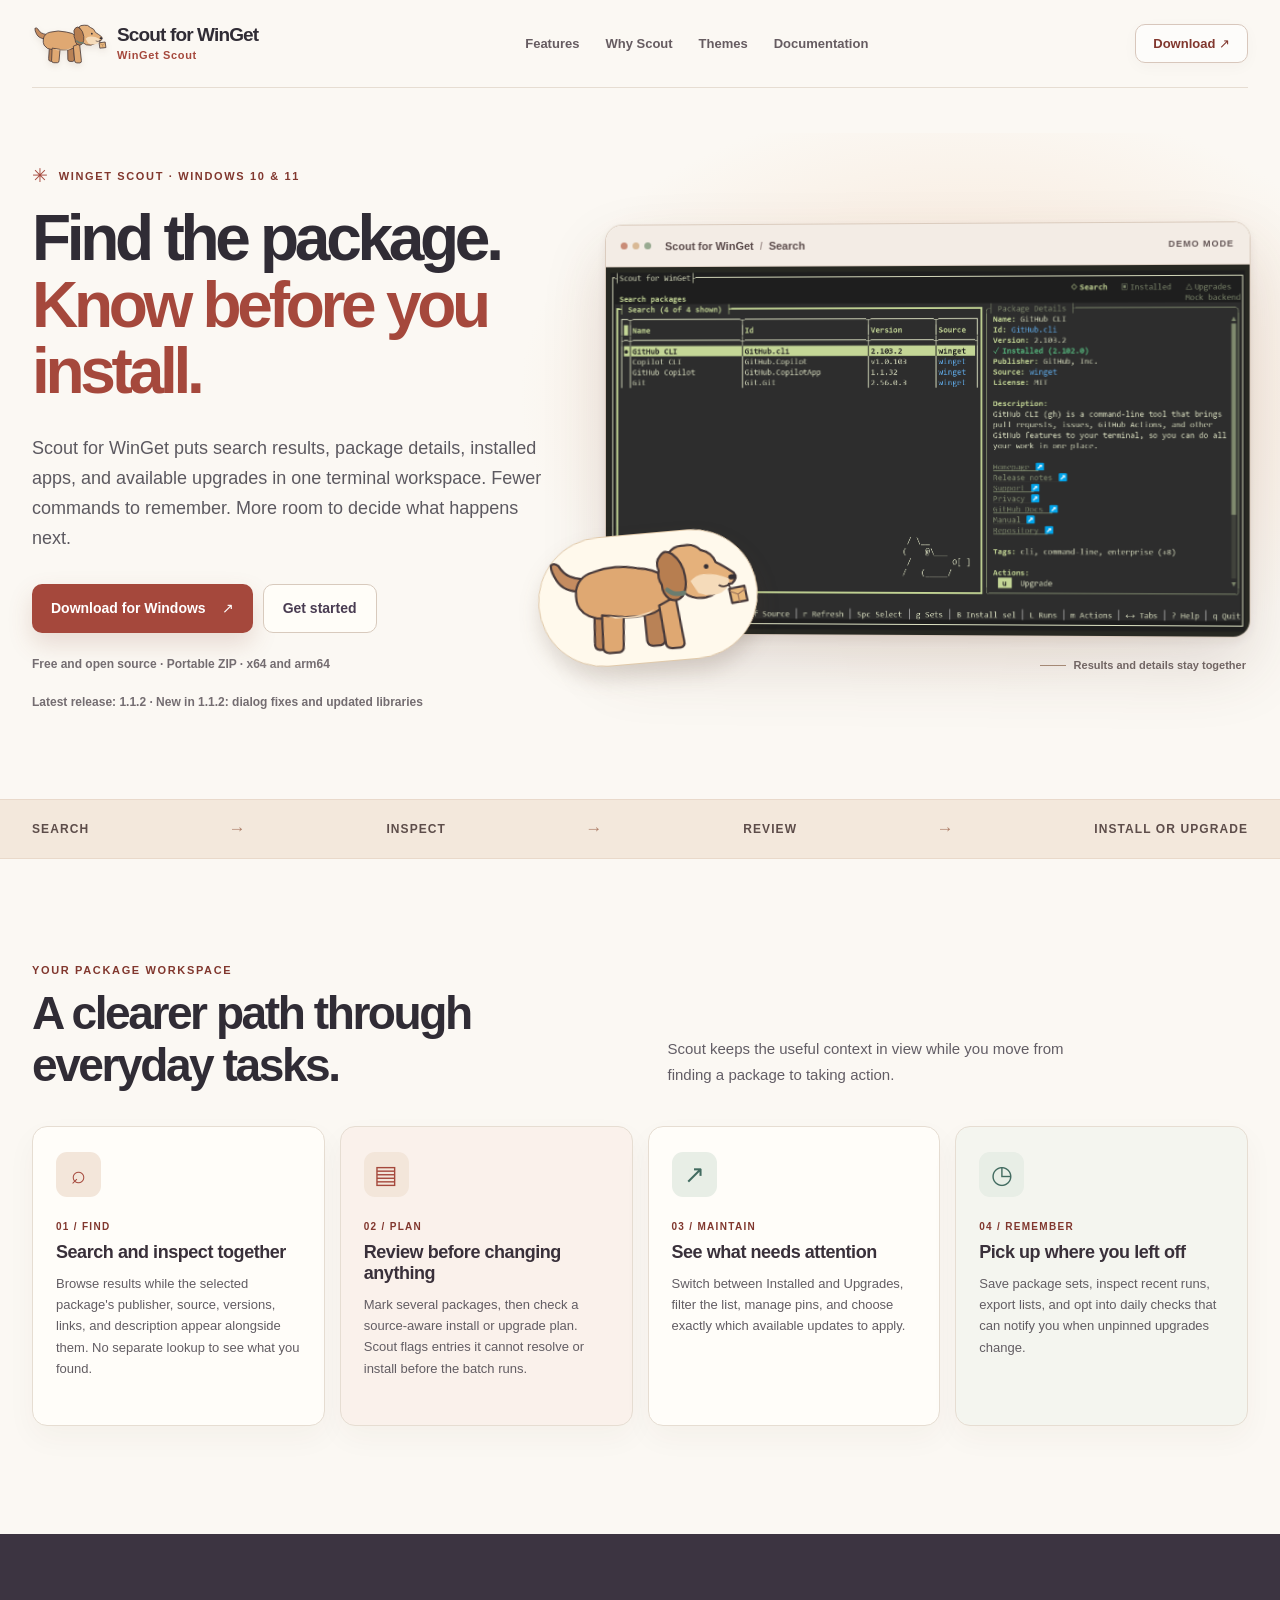
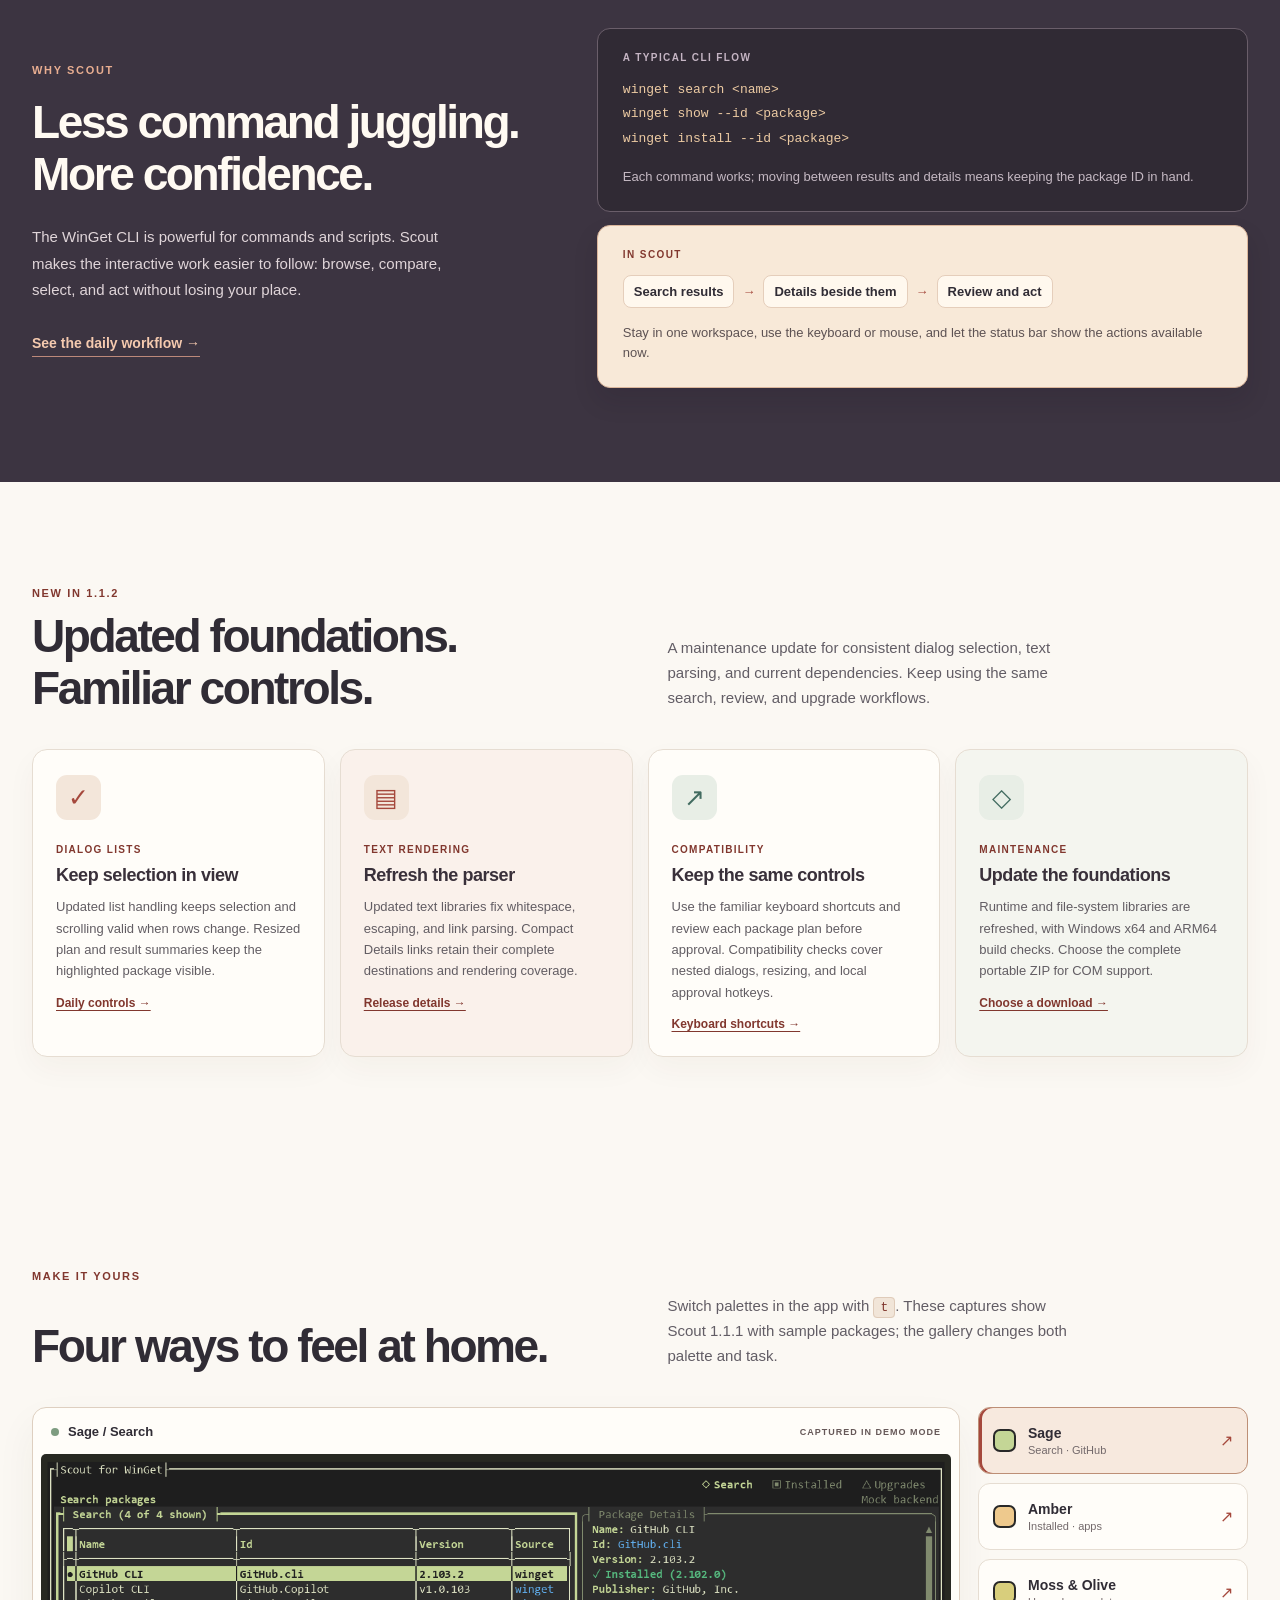
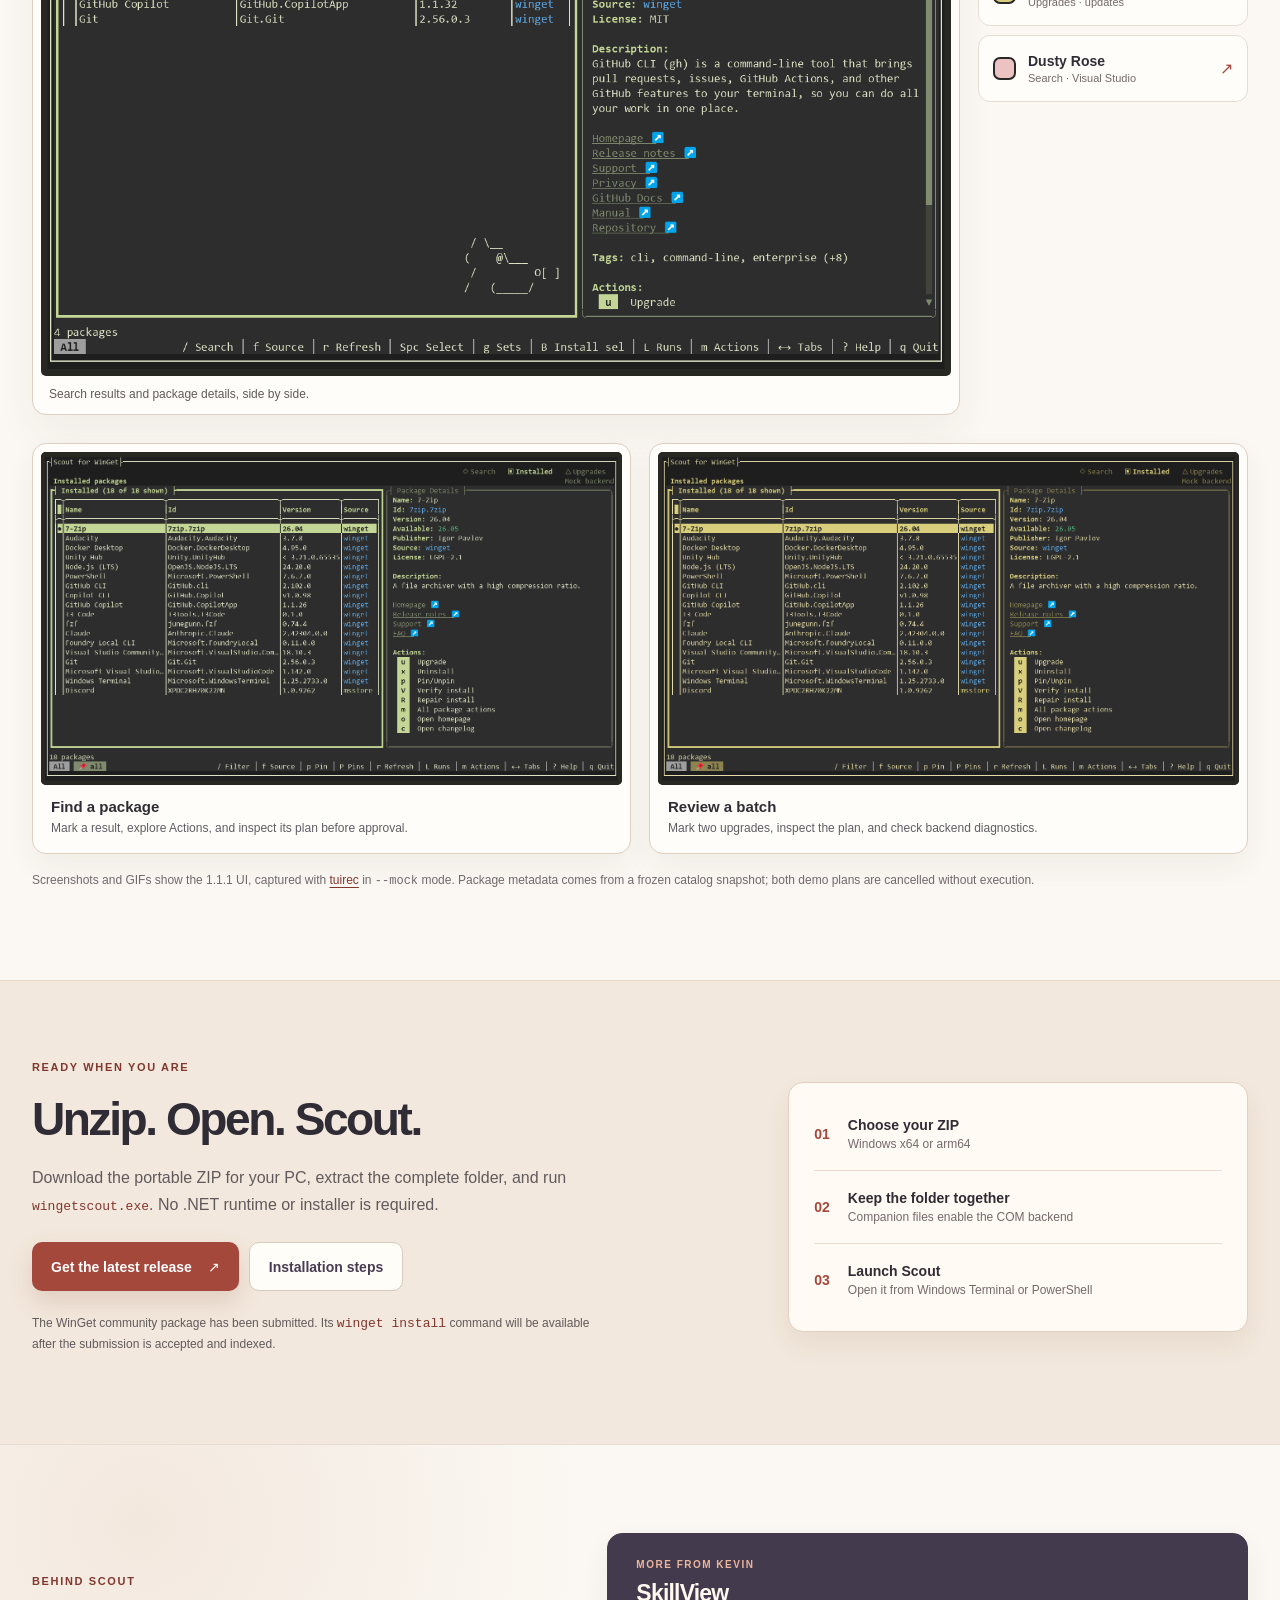
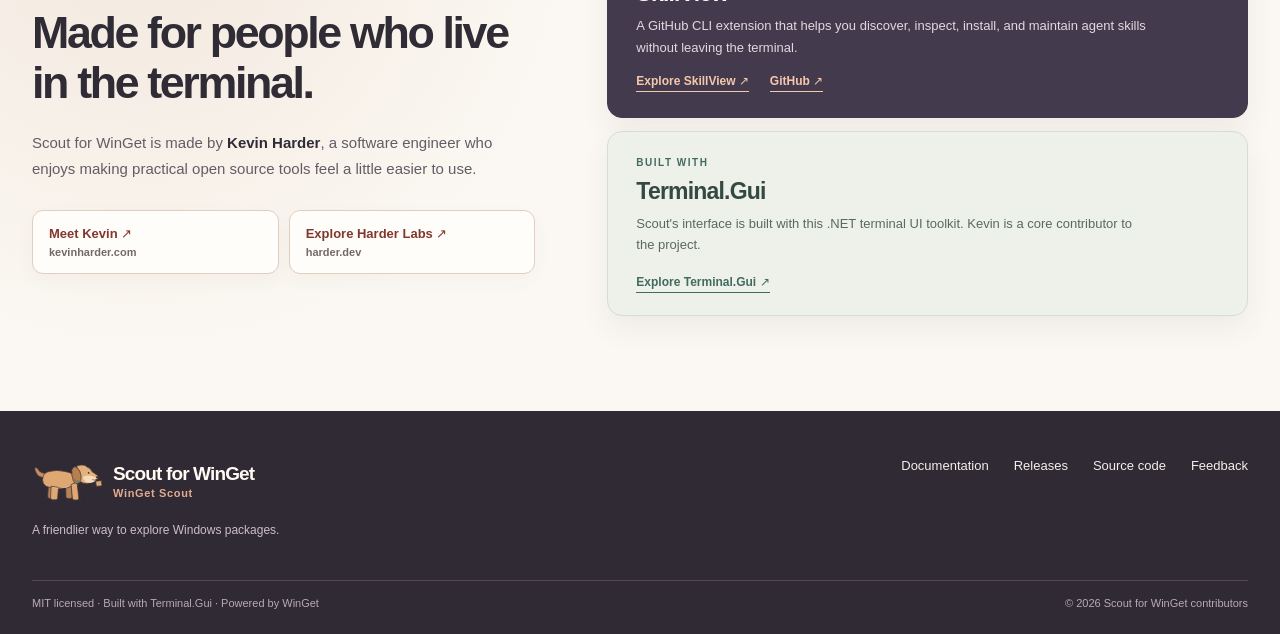
==== commit bd688923: "Announce 1.1.2 and update published download links" ====
--- a/site/index.html
+++ b/site/index.html
@@ -32,7 +32,7 @@
         <p class="lead">Scout for WinGet puts search results, package details, installed apps, and available upgrades in one terminal workspace. Fewer commands to remember. More room to decide what happens next.</p>
         <div class="hero-actions"><a class="button button-primary" href="https://github.com/harder/wingetscout/releases/latest">Download for Windows <span aria-hidden="true">↗</span></a><a class="button button-secondary" href="docs.html#install">Get started</a></div>
         <p class="hero-note">Free and open source · Portable ZIP · x64 and arm64</p>
-        <p class="hero-note"><a href="https://github.com/harder/wingetscout/releases/tag/v1.1.1">Latest release: 1.1.1</a> · <a href="#new">New in 1.1.1: more room, simpler Details</a></p>
+        <p class="hero-note"><a href="https://github.com/harder/wingetscout/releases/tag/v1.1.2">Latest release: 1.1.2</a> · <a href="#new">New in 1.1.2: dialog fixes and updated libraries</a></p>
       </div>
       <div class="hero-stage">
         <div class="hero-window"><div class="window-bar"><span class="window-dots" aria-hidden="true"><i></i><i></i><i></i></span><span>Scout for WinGet <em>/</em> Search</span><span class="window-status">DEMO MODE</span></div><img src="media/scout-sage-search.png" width="1405" height="805" alt="Scout search results beside GitHub CLI package details in the Sage theme using sample data" fetchpriority="high"></div>
@@ -59,12 +59,12 @@
     </div></section>
 
     <section class="section wrap" id="new" aria-labelledby="new-title">
-      <div class="section-heading"><p class="section-kicker">NEW IN 1.1.1</p><h2 id="new-title">More room. Useful details.</h2><p>Package names and versions get the space they need, while Details keeps the information that helps you decide.</p></div>
+      <div class="section-heading"><p class="section-kicker">NEW IN 1.1.2</p><h2 id="new-title">Updated foundations. Familiar controls.</h2><p>A maintenance update for consistent dialog selection, text parsing, and current dependencies. Keep using the same search, review, and upgrade workflows.</p></div>
       <div class="feature-grid">
-        <article class="feature-card"><span class="feature-icon" aria-hidden="true">✓</span><span class="feature-number">COMPACT LISTS</span><h3>See more of each name</h3><p>A single-cell selection marker replaces empty padding. Narrow lists keep versions readable, and filtered empty states explain what happened.</p><div class="feature-links"><a href="docs.html#first-run">Daily controls →</a></div></article>
-        <article class="feature-card"><span class="feature-icon" aria-hidden="true">▤</span><span class="feature-number">SIMPLER DETAILS</span><h3>Read what matters</h3><p>Descriptions come first. Compact links replace long URLs, and installer identifiers and repeated metadata stay out of the way.</p><div class="feature-links"><a href="docs.html#first-run">Explore Details →</a></div></article>
-        <article class="feature-card"><span class="feature-icon" aria-hidden="true">↗</span><span class="feature-number">KEYBOARD ACCESS</span><h3>Reach the other links</h3><p>Open Actions with m and choose More links… for support, privacy, purchase, and documentation. Review and result rows add identity only when names collide.</p><div class="feature-links"><a href="docs.html#shortcuts">Keyboard shortcuts →</a></div></article>
-        <article class="feature-card"><span class="feature-icon" aria-hidden="true">◇</span><span class="feature-number">REALISTIC DEMOS</span><h3>Try a familiar package list</h3><p>The safe mock mode uses a frozen snapshot of real package metadata, installed versions, and upgrade candidates. The refreshed gallery and demos show the same data.</p><div class="feature-links"><a href="#themes">Browse the captures →</a></div></article>
+        <article class="feature-card"><span class="feature-icon" aria-hidden="true">✓</span><span class="feature-number">DIALOG LISTS</span><h3>Keep selection in view</h3><p>Updated list handling keeps selection and scrolling valid when rows change. Resized plan and result summaries keep the highlighted package visible.</p><div class="feature-links"><a href="docs.html#first-run">Daily controls →</a></div></article>
+        <article class="feature-card"><span class="feature-icon" aria-hidden="true">▤</span><span class="feature-number">TEXT RENDERING</span><h3>Refresh the parser</h3><p>Updated text libraries fix whitespace, escaping, and link parsing. Compact Details links retain their complete destinations and rendering coverage.</p><div class="feature-links"><a href="https://github.com/harder/wingetscout/blob/main/docs/releases/1.1.2.md">Release details →</a></div></article>
+        <article class="feature-card"><span class="feature-icon" aria-hidden="true">↗</span><span class="feature-number">COMPATIBILITY</span><h3>Keep the same controls</h3><p>Use the familiar keyboard shortcuts and review each package plan before approval. Compatibility checks cover nested dialogs, resizing, and local approval hotkeys.</p><div class="feature-links"><a href="docs.html#shortcuts">Keyboard shortcuts →</a></div></article>
+        <article class="feature-card"><span class="feature-icon" aria-hidden="true">◇</span><span class="feature-number">MAINTENANCE</span><h3>Update the foundations</h3><p>Runtime and file-system libraries are refreshed, with Windows x64 and ARM64 build checks. Choose the complete portable ZIP for COM support.</p><div class="feature-links"><a href="docs.html#install">Choose a download →</a></div></article>
       </div>
     </section>
 
